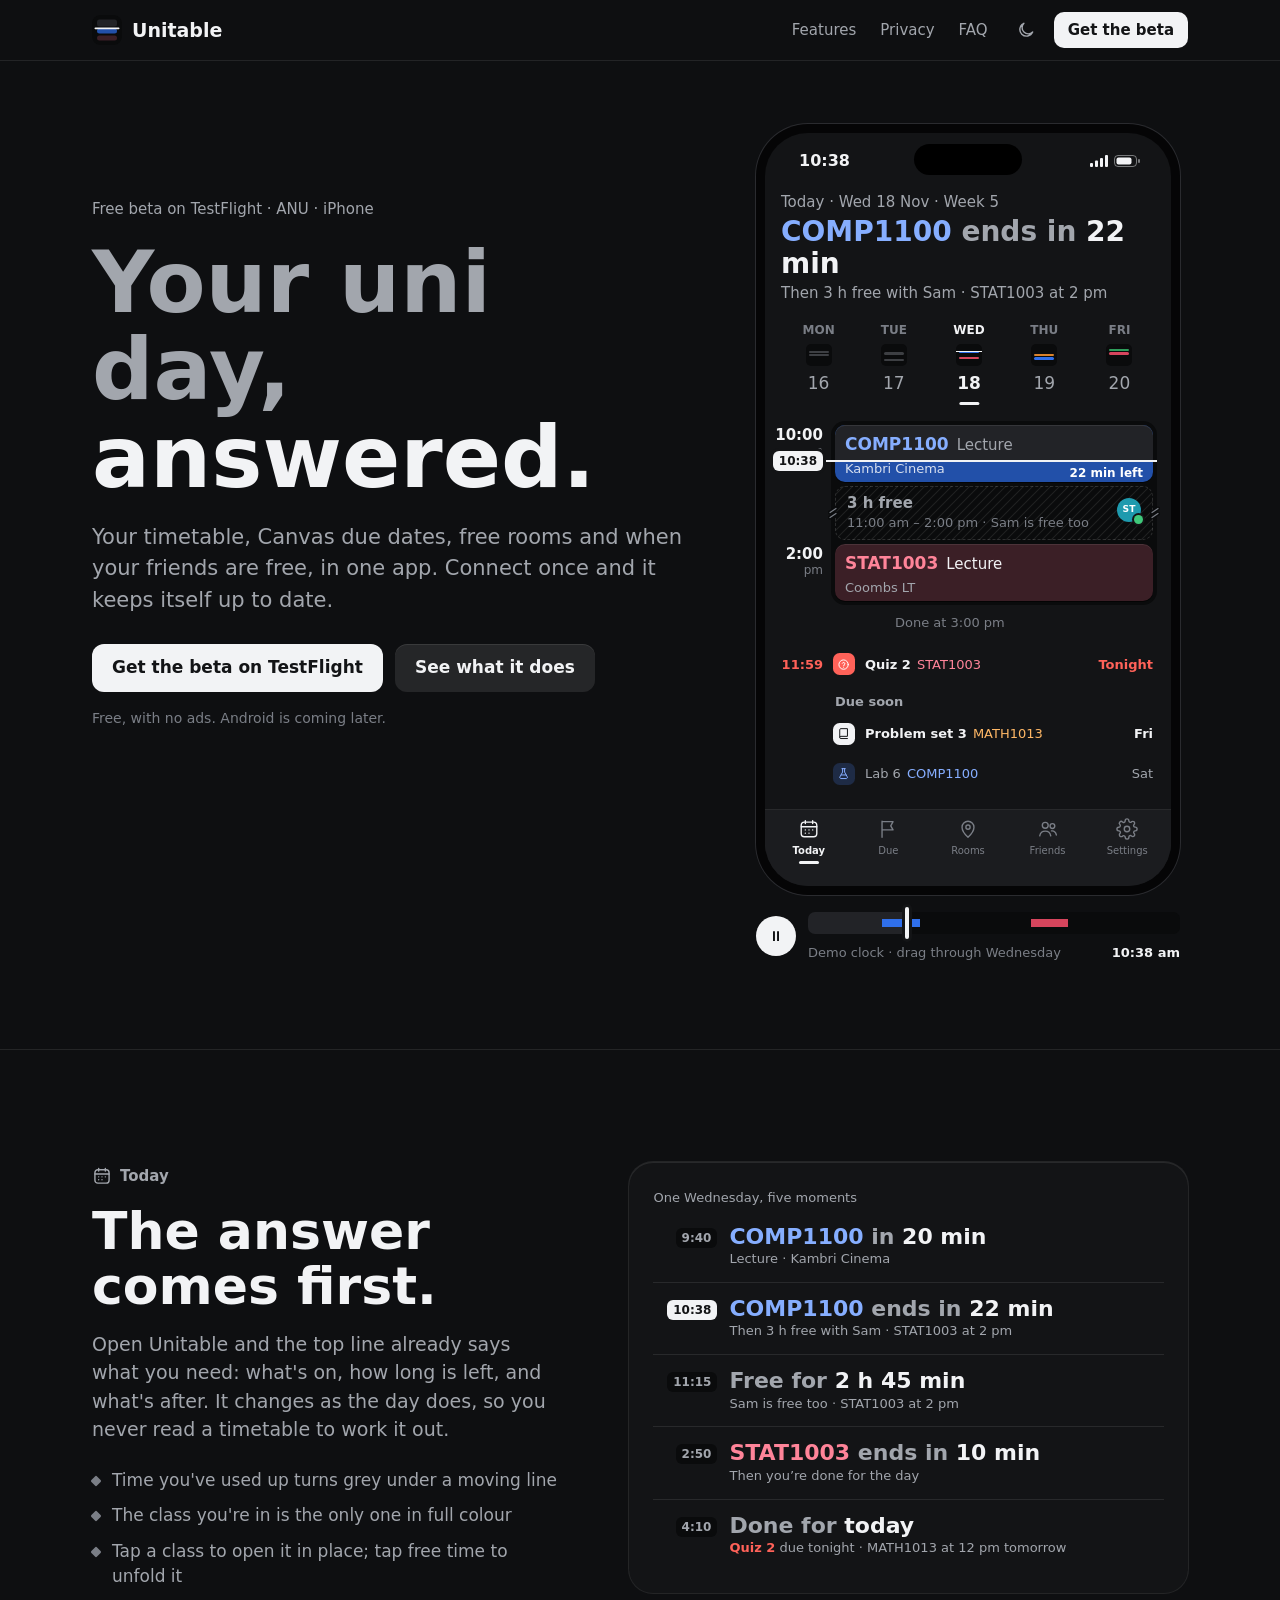
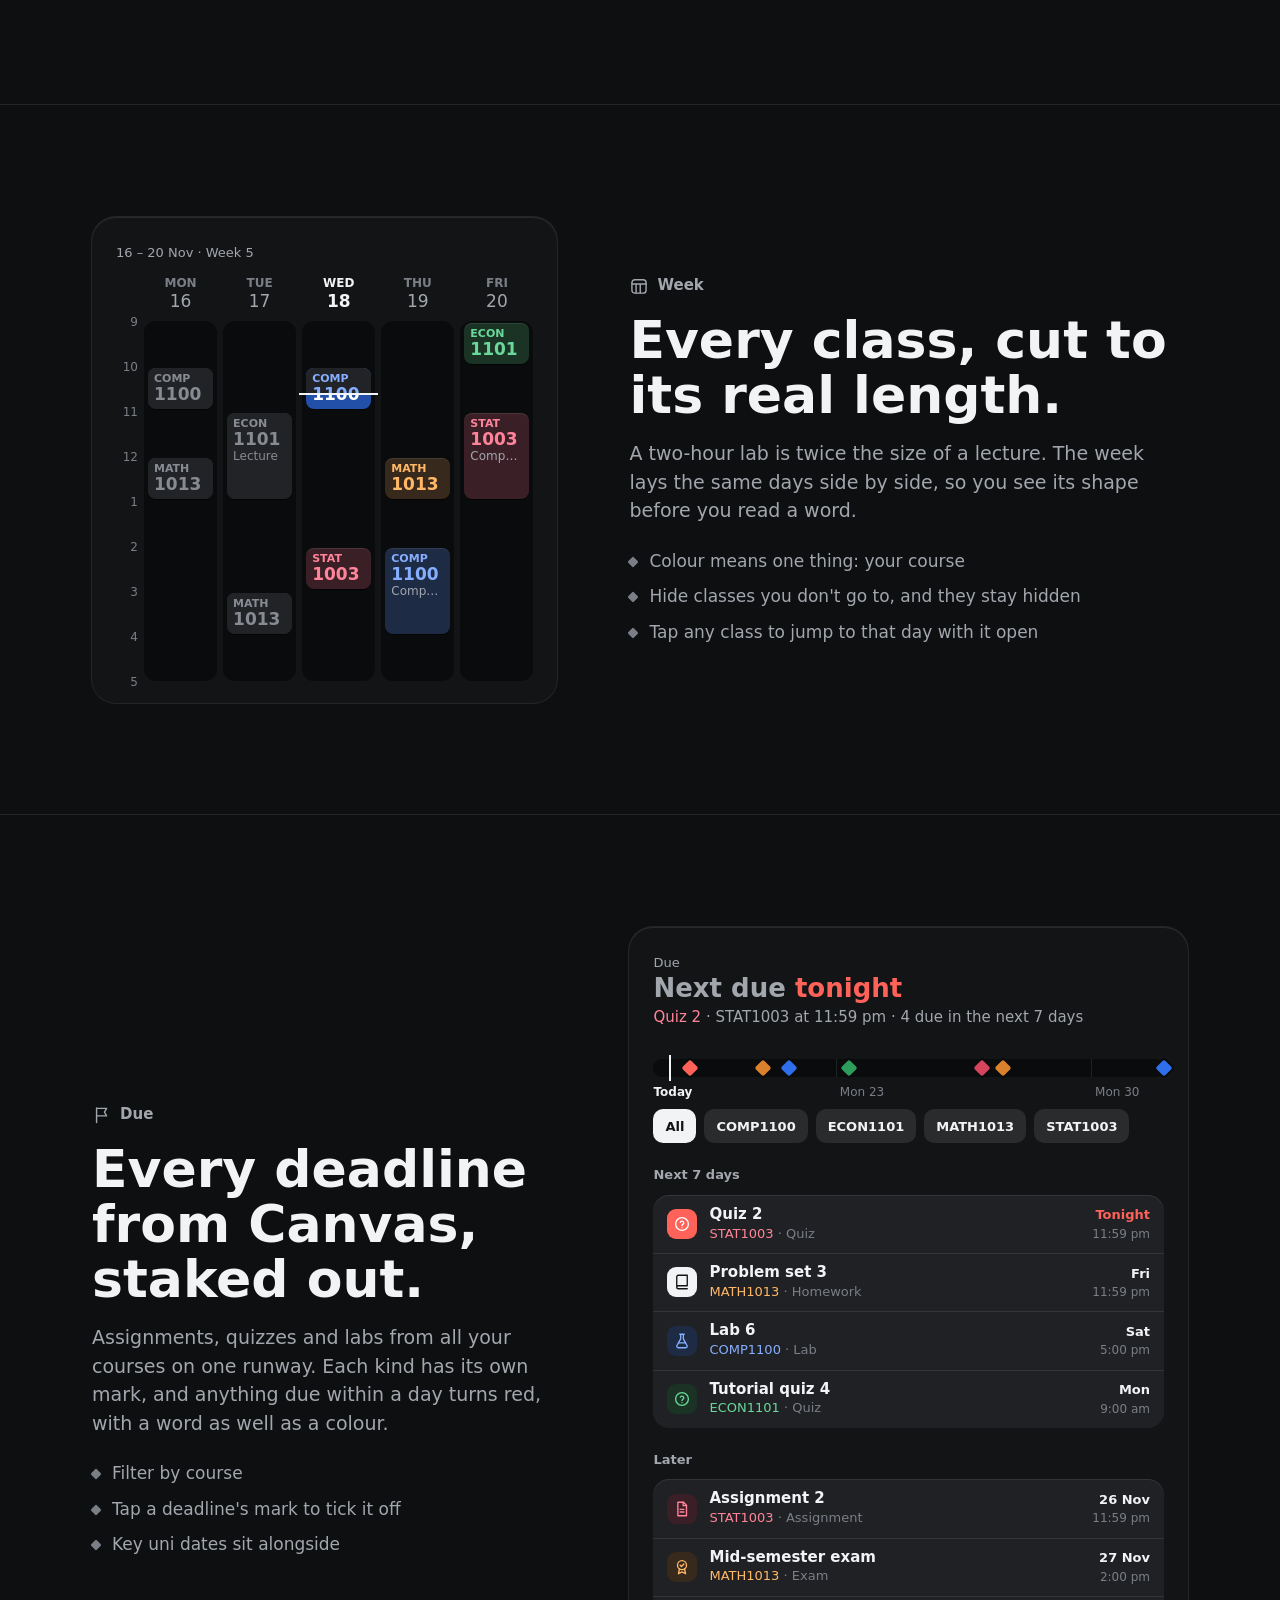
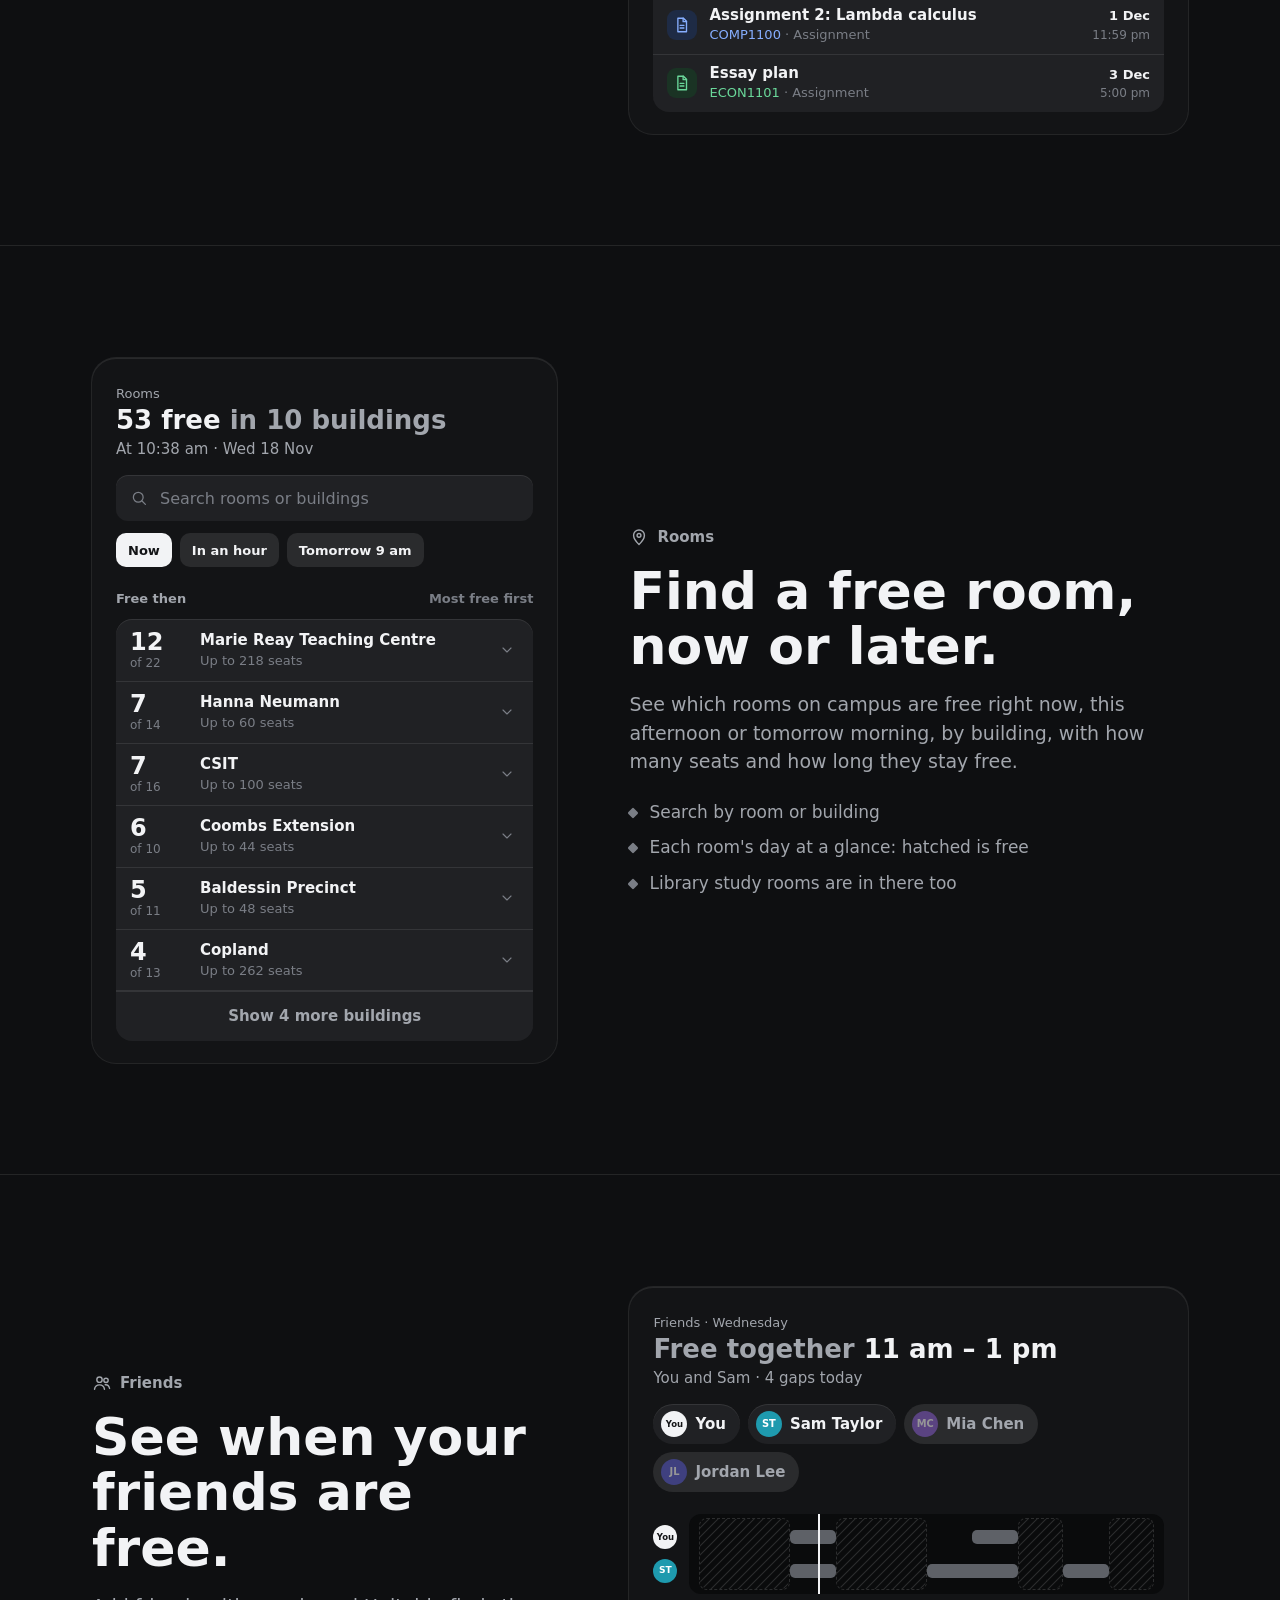
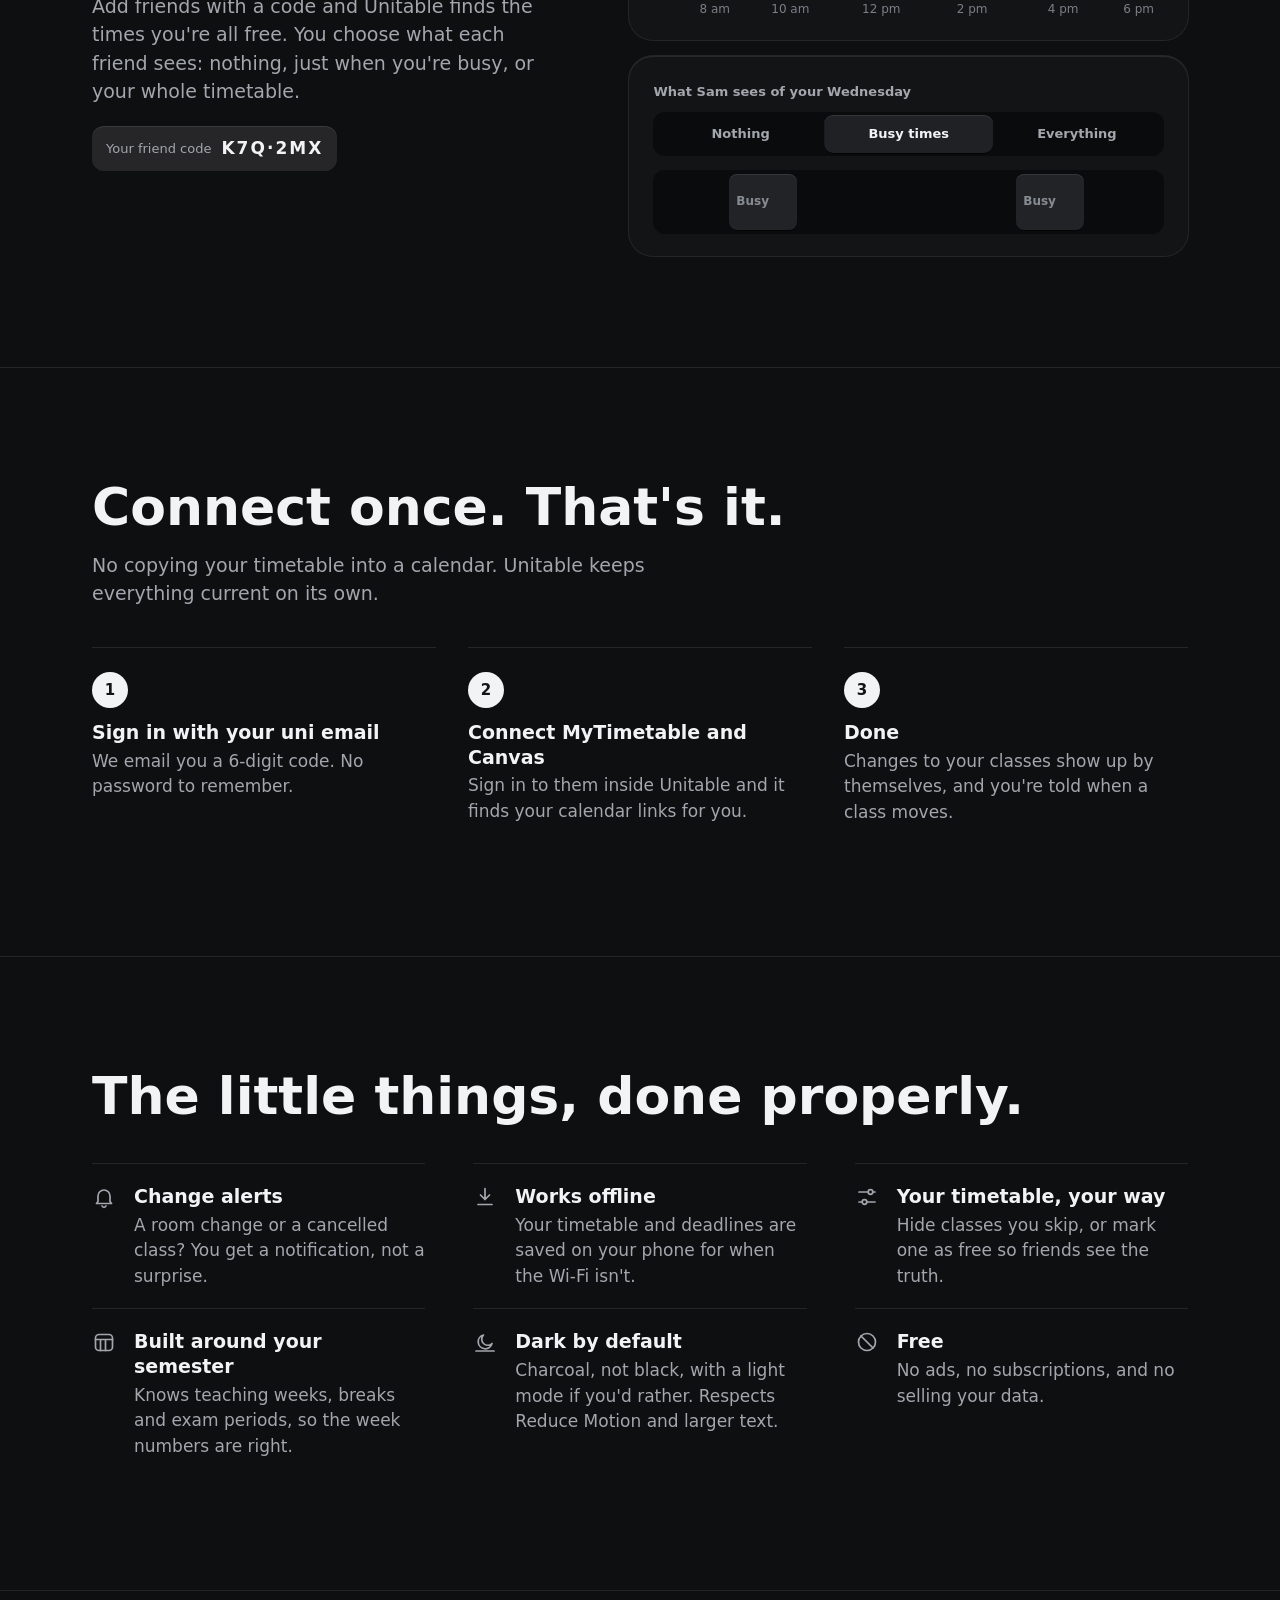
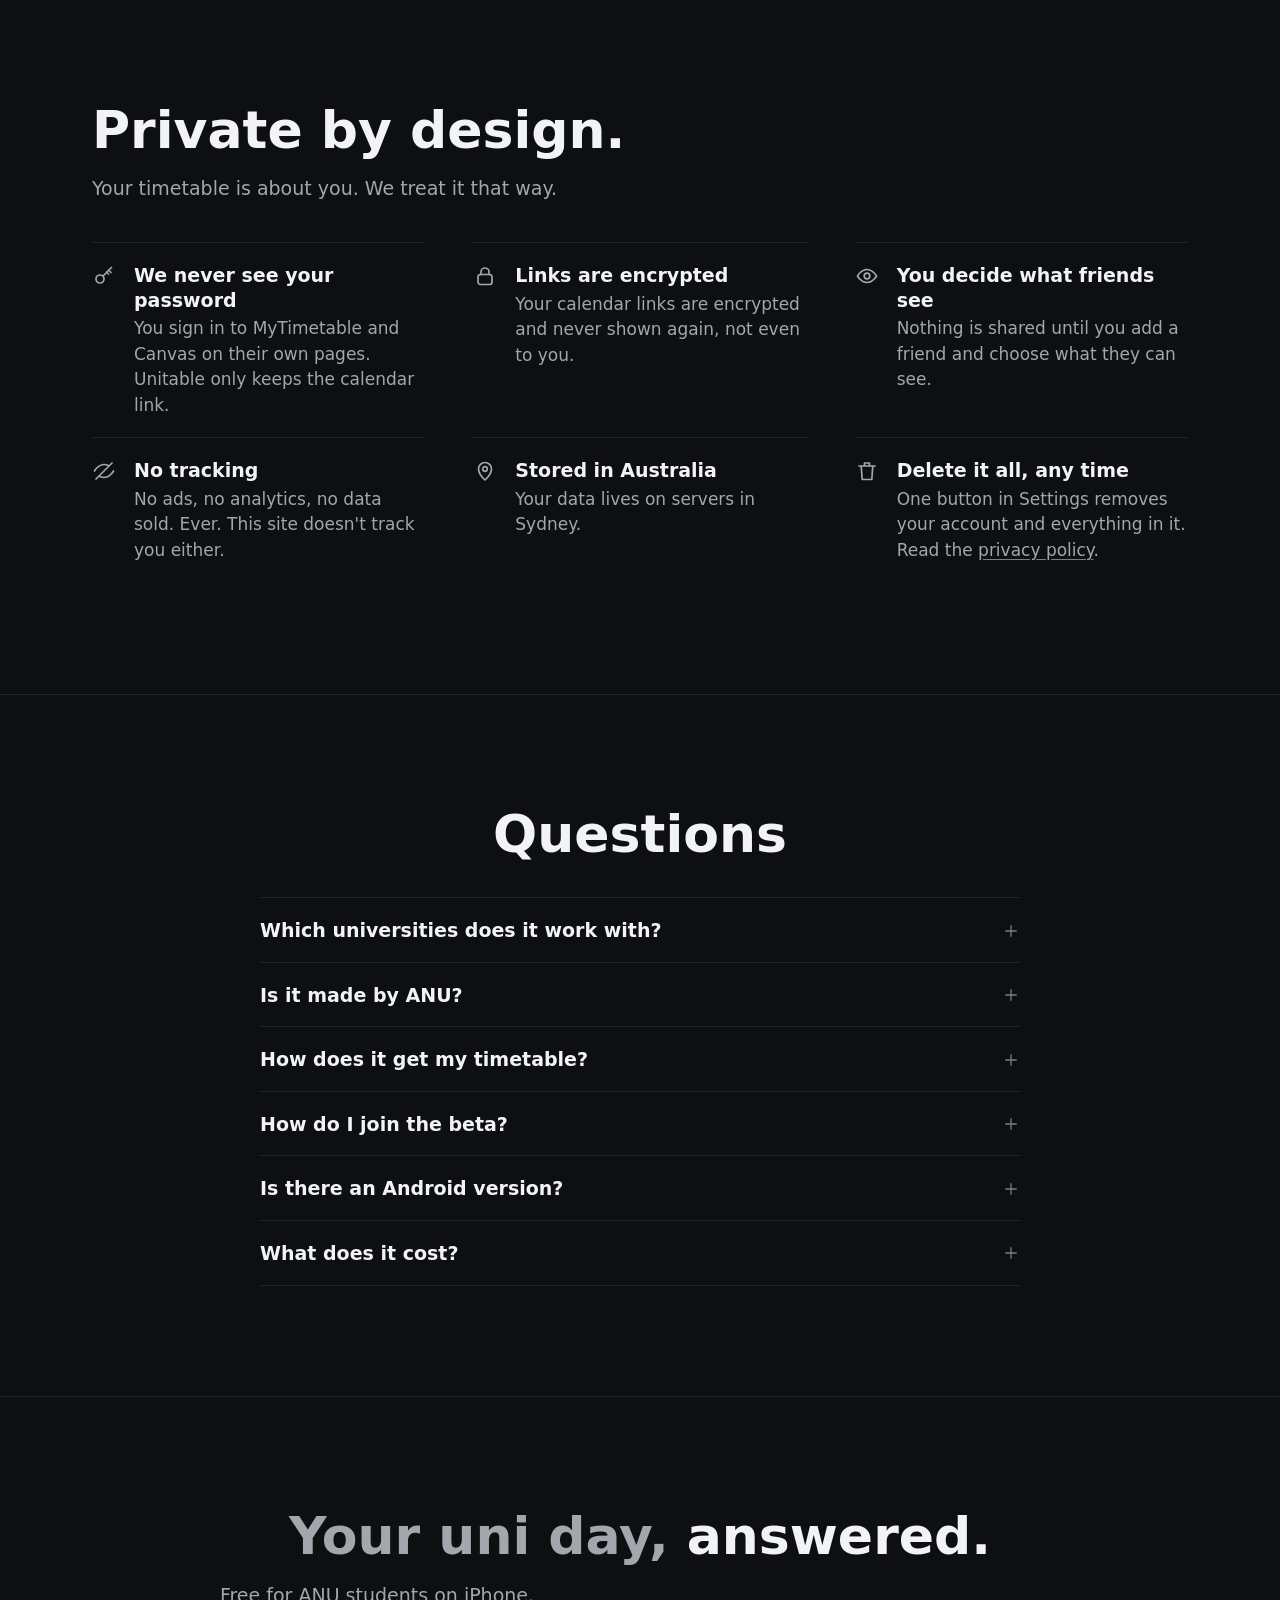
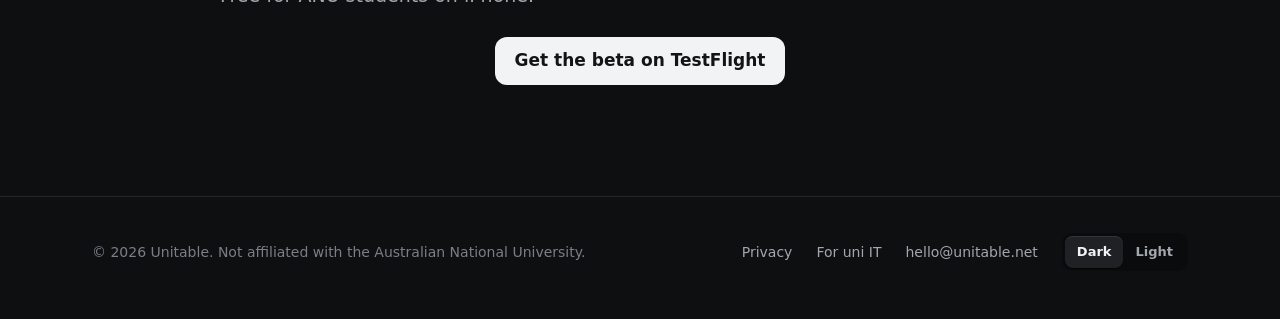
==== index.html @ bdc8b463 "Site: remake unitable.net in the Temporal Tactility identity Dark by default (light is opt-in and re" ====
<!doctype html>
<html lang="en-AU">
<head>
<meta charset="utf-8">
<meta name="viewport" content="width=device-width, initial-scale=1, viewport-fit=cover">
<title>Unitable: your uni day, answered</title>
<meta name="description" content="Your ANU timetable, Canvas due dates, free rooms and friends' free time in one app, kept up to date automatically. Free beta on TestFlight.">
<meta property="og:title" content="Unitable: your uni day, answered">
<meta property="og:description" content="Timetable, due dates, free rooms and friends, in one app. For ANU students.">
<meta property="og:image" content="https://unitable.net/og.png">
<meta property="og:type" content="website">
<meta property="og:url" content="https://unitable.net/">
<meta name="twitter:card" content="summary_large_image">
<meta name="theme-color" content="#0e0f11">
<link rel="icon" href="/icon.svg" type="image/svg+xml">
<link rel="apple-touch-icon" href="/apple-touch-icon.png">
<script>
  // Dark is the default; light only if the visitor picked it. Runs before paint, so no flash.
  (function () {
    var d = document.documentElement;
    d.classList.add('js');
    var q = /[?&]theme=(light|dark)\b/.exec(location.search), t = q && q[1];
    try { t = t || localStorage.getItem('unitable-theme'); } catch (e) {}
    if (t === 'light') { d.dataset.theme = 'light'; document.querySelector('meta[name=theme-color]').content = '#f8f9fa'; }
  })();
</script>
<link rel="stylesheet" href="/assets/site.css">
<script src="/assets/theme.js" defer></script>
<script src="/assets/home.js" defer></script>
</head>
<body>
<svg width="0" height="0" style="position:absolute" aria-hidden="true">
  <symbol id="i-today" viewBox="0 0 24 24"><rect x="3.5" y="4.5" width="17" height="16" rx="3.5"/><path d="M3.5 9.5h17M8 3v3M16 3v3M8 13h.01M12 13h.01M16 13h.01M8 16.5h.01M12 16.5h.01"/></symbol>
  <symbol id="i-due" viewBox="0 0 24 24"><path d="M5.5 21V3.5M5.5 4h12l-2.5 4.5 2.5 4.5h-12"/></symbol>
  <symbol id="i-rooms" viewBox="0 0 24 24"><path d="M12 21s-6.5-6-6.5-11a6.5 6.5 0 0 1 13 0c0 5-6.5 11-6.5 11z"/><circle cx="12" cy="10" r="2.3"/></symbol>
  <symbol id="i-friends" viewBox="0 0 24 24"><circle cx="9" cy="8" r="3.2"/><path d="M3 19.5c.6-3.3 3-5.2 6-5.2s5.4 1.9 6 5.2"/><circle cx="16.8" cy="8.8" r="2.6"/><path d="M15.8 14.1c2.7-.3 4.6 1.3 5.3 4.4"/></symbol>
  <symbol id="i-settings" viewBox="0 0 24 24"><circle cx="12" cy="12" r="3"/><path d="M19.4 15a1.65 1.65 0 0 0 .33 1.82l.06.06a2 2 0 1 1-2.83 2.83l-.06-.06a1.65 1.65 0 0 0-1.82-.33 1.65 1.65 0 0 0-1 1.51V21a2 2 0 0 1-4 0v-.09A1.65 1.65 0 0 0 9 19.4a1.65 1.65 0 0 0-1.82.33l-.06.06a2 2 0 1 1-2.83-2.83l.06-.06a1.65 1.65 0 0 0 .33-1.82 1.65 1.65 0 0 0-1.51-1H3a2 2 0 0 1 0-4h.09A1.65 1.65 0 0 0 4.6 9a1.65 1.65 0 0 0-.33-1.82l-.06-.06a2 2 0 1 1 2.83-2.83l.06.06a1.65 1.65 0 0 0 1.82.33H9a1.65 1.65 0 0 0 1-1.51V3a2 2 0 0 1 4 0v.09a1.65 1.65 0 0 0 1 1.51 1.65 1.65 0 0 0 1.82-.33l.06-.06a2 2 0 1 1 2.83 2.83l-.06.06a1.65 1.65 0 0 0-.33 1.82V9a1.65 1.65 0 0 0 1.51 1H21a2 2 0 0 1 0 4h-.09a1.65 1.65 0 0 0-1.51 1z"/></symbol>
  <symbol id="i-assignment" viewBox="0 0 24 24"><path d="M6.5 3h7.5l4 4v14h-11.5z"/><path d="M13.5 3v4.5h4.5M9.5 12.5h5M9.5 16h5"/></symbol>
  <symbol id="i-quiz" viewBox="0 0 24 24"><circle cx="12" cy="12" r="8.5"/><path d="M9.7 9.6a2.4 2.4 0 0 1 4.6.9c0 1.6-2.3 1.9-2.3 3.5M12 16.8h.01"/></symbol>
  <symbol id="i-lab" viewBox="0 0 24 24"><path d="M9 3h6M10.2 3v6.2L5.3 18a2 2 0 0 0 1.8 3h9.8a2 2 0 0 0 1.8-3l-4.9-8.8V3M7.6 14.5h8.8"/></symbol>
  <symbol id="i-homework" viewBox="0 0 24 24"><path d="M5 18.5V5a2 2 0 0 1 2-2h12v14H7a2 2 0 0 0-2 2 2 2 0 0 0 2 2h12"/></symbol>
  <symbol id="i-exam" viewBox="0 0 24 24"><circle cx="12" cy="9.5" r="6"/><path d="M8.6 14.3 7.3 21l4.7-2.4 4.7 2.4-1.3-6.7M9.6 9.6l1.7 1.7 3.2-3.3"/></symbol>
  <symbol id="i-check" viewBox="0 0 24 24"><path d="M5 12.5l4.5 4.5L19 7.5"/></symbol>
  <symbol id="i-arrow" viewBox="0 0 24 24"><path d="M7 17 17 7M9 7h8v8"/></symbol>
  <symbol id="i-sun" viewBox="0 0 24 24"><circle cx="12" cy="12" r="4"/><path d="M12 2.5v2M12 19.5v2M2.5 12h2M19.5 12h2M5.3 5.3l1.4 1.4M17.3 17.3l1.4 1.4M5.3 18.7l1.4-1.4M17.3 6.7l1.4-1.4"/></symbol>
  <symbol id="i-moon" viewBox="0 0 24 24"><path d="M20 14.5A8 8 0 1 1 9.5 4a6.5 6.5 0 0 0 10.5 10.5z"/></symbol>
  <symbol id="i-play" viewBox="0 0 24 24"><path d="M8.5 5.8v12.4l9.8-6.2z" fill="currentColor"/></symbol>
  <symbol id="i-pause" viewBox="0 0 24 24"><path d="M8 5.5h2.6v13H8zM13.4 5.5H16v13h-2.6z" fill="currentColor" stroke="none"/></symbol>
  <symbol id="i-replay" viewBox="0 0 24 24"><path d="M4.5 12a7.5 7.5 0 1 0 2.2-5.3M4.5 4v4h4"/></symbol>
  <symbol id="i-search" viewBox="0 0 24 24"><circle cx="11" cy="11" r="6.5"/><path d="M16 16l4.5 4.5"/></symbol>
  <symbol id="i-chev" viewBox="0 0 24 24"><path d="M6 9l6 6 6-6"/></symbol>
  <symbol id="i-plus" viewBox="0 0 24 24"><path d="M12 5v14M5 12h14"/></symbol>
  <symbol id="i-bell" viewBox="0 0 24 24"><path d="M6 16.5V11a6 6 0 0 1 12 0v5.5l1.5 2h-15zM10 21a2.2 2.2 0 0 0 4 0"/></symbol>
  <symbol id="i-offline" viewBox="0 0 24 24"><path d="M12 3.5v11M7.5 10 12 14.5 16.5 10M5 19.5h14"/></symbol>
  <symbol id="i-sliders" viewBox="0 0 24 24"><path d="M4 7h9M18 7h2M4 17h3M12 17h8"/><circle cx="15.5" cy="7" r="2.3"/><circle cx="9.5" cy="17" r="2.3"/></symbol>
  <symbol id="i-weeks" viewBox="0 0 24 24"><rect x="3.5" y="4.5" width="17" height="16" rx="3.5"/><path d="M3.5 9.5h17M8.5 9.5v11M13.5 9.5v11"/></symbol>
  <symbol id="i-moonset" viewBox="0 0 24 24"><path d="M19 13.5A7 7 0 1 1 10.5 5a5.5 5.5 0 0 0 8.5 8.5z"/><path d="M3 21h18"/></symbol>
  <symbol id="i-gift" viewBox="0 0 24 24"><circle cx="12" cy="12" r="8.5"/><path d="M6 6l12 12"/></symbol>
  <symbol id="i-lock" viewBox="0 0 24 24"><rect x="5" y="10.5" width="14" height="10" rx="2.5"/><path d="M8 10.5V8a4 4 0 0 1 8 0v2.5"/></symbol>
  <symbol id="i-key" viewBox="0 0 24 24"><circle cx="8" cy="15" r="4"/><path d="M11 12l8.5-8.5M16.5 6l2.5 2.5M14.5 8l2 2"/></symbol>
  <symbol id="i-eye" viewBox="0 0 24 24"><path d="M2.5 12S6 5.5 12 5.5 21.5 12 21.5 12 18 18.5 12 18.5 2.5 12 2.5 12z"/><circle cx="12" cy="12" r="2.8"/></symbol>
  <symbol id="i-noeye" viewBox="0 0 24 24"><path d="M2.5 12S6 5.5 12 5.5c1.6 0 3 .4 4.2 1M21.5 12S18 18.5 12 18.5c-1.6 0-3-.4-4.2-1M4 20 20 4"/></symbol>
  <symbol id="i-pinau" viewBox="0 0 24 24"><path d="M12 21s-6.5-6-6.5-11a6.5 6.5 0 0 1 13 0c0 5-6.5 11-6.5 11z"/><circle cx="12" cy="10" r="2.3"/></symbol>
  <symbol id="i-trash" viewBox="0 0 24 24"><path d="M4 7h16M9.5 7V4h5v3M6.2 7l1 13.5h9.6l1-13.5"/></symbol>
</svg>

<a class="skip" href="#main">Skip to content</a>

<header class="nav">
  <div class="wrap">
    <a class="brand" href="/" aria-label="Unitable home">
      <svg viewBox="0 0 30 30" aria-hidden="true"><rect width="30" height="30" rx="8" fill="var(--track)"/><rect x="5" y="4.5" width="20" height="7" rx="2.5" fill="var(--spent)"/><rect x="5" y="13.5" width="20" height="5" rx="2.5" fill="var(--h0-solid)"/><rect x="5" y="20.5" width="20" height="5" rx="2.5" fill="var(--h3-fill)"/><rect x="2.5" y="12.4" width="25" height="1.8" rx=".9" fill="var(--ink)"/></svg>
      Unitable
    </a>
    <nav class="links" aria-label="Sections">
      <a href="#features">Features</a>
      <a href="#privacy">Privacy</a>
      <a href="#faq">FAQ</a>
    </nav>
    <button class="theme-btn" type="button" data-theme-toggle aria-label="Use light appearance">
      <svg class="icon moon"><use href="#i-moon"/></svg>
      <svg class="icon sun"><use href="#i-sun"/></svg>
    </button>
    <a class="btn small js-beta" href="mailto:hello@unitable.net?subject=Unitable%20beta">Get the beta</a>
  </div>
</header>

<main id="main">

<section class="hero" aria-labelledby="hero-title">
  <div class="wrap">
    <div class="hero-copy">
      <div class="eyebrow rise" style="--i:0">Free beta on TestFlight · ANU · iPhone</div>
      <h1 id="hero-title" class="rise" style="--i:1"><span class="dim">Your uni day,</span><br>answered.</h1>
      <p class="lead rise" style="--i:2">Your timetable, Canvas due dates, free rooms and when your friends are free, in one app. Connect once and it keeps itself up to date.</p>
      <div class="cta rise" style="--i:3">
        <a class="btn js-beta" href="mailto:hello@unitable.net?subject=Unitable%20beta">Get the beta on TestFlight</a>
        <a class="ghost big" href="#features">See what it does</a>
      </div>
      <p class="note rise" style="--i:4">Free, with no ads. Android is coming later.</p>
    </div>

    <div class="hero-demo rise" style="--i:3">
      <div class="phone">
        <div class="screen" id="today-demo" aria-label="Interactive demo of Unitable's Today screen" role="region">
          <div class="status" aria-hidden="true">
            <span class="tab-num" data-status-time>10:38</span>
            <span class="island"></span>
            <span class="bars">
              <svg viewBox="0 0 18 12"><rect x="0" y="8" width="3" height="4" rx="1"/><rect x="5" y="5.5" width="3" height="6.5" rx="1"/><rect x="10" y="3" width="3" height="9" rx="1"/><rect x="15" y="0" width="3" height="12" rx="1"/></svg>
              <svg viewBox="0 0 27 12"><rect x=".5" y=".5" width="22" height="11" rx="3.5" fill="none" stroke="currentColor" opacity=".45"/><rect x="2.5" y="2.5" width="15" height="7" rx="2"/><rect x="24" y="4" width="2" height="4" rx="1" opacity=".45"/></svg>
            </span>
          </div>
          <div class="app">
            <div class="app-head">
              <div class="dateline" data-dateline>Today · Wed 18 Nov · Week 5</div>
              <div class="answer" data-answer><span class="c h0">COMP1100</span> <span class="d">ends in</span> 22 min</div>
              <div class="answer-sub" data-answer-sub>Then 3 h free with Sam · STAT1003 at 2 pm</div>
            </div>
            <div class="ruler" data-ruler role="group" aria-label="Days this week"></div>
            <div class="day-wrap" data-day></div>
            <div class="stakes" data-stakes></div>
          </div>
          <nav class="tabbar" aria-label="App tabs (jumps to each section)">
            <a href="#today" aria-current="page"><svg class="icon"><use href="#i-today"/></svg>Today</a>
            <a href="#due"><svg class="icon"><use href="#i-due"/></svg>Due</a>
            <a href="#rooms"><svg class="icon"><use href="#i-rooms"/></svg>Rooms</a>
            <a href="#friends"><svg class="icon"><use href="#i-friends"/></svg>Friends</a>
            <a href="#privacy"><svg class="icon"><use href="#i-settings"/></svg>Settings</a>
          </nav>
          <noscript><p style="padding:16px;color:var(--ink2)">This demo needs JavaScript. The rest of the page works without it.</p></noscript>
        </div>
      </div>
      <div class="clock" data-clock>
        <button class="inkcircle" type="button" data-play aria-label="Pause the demo clock"><svg class="icon"><use href="#i-pause"/></svg></button>
        <input class="range" type="range" min="480" max="1080" step="1" value="638" data-scrub aria-label="Demo time on Wednesday">
        <div class="read"><span>Demo clock · drag through Wednesday</span><b data-clock-read>10:38 am</b></div>
      </div>
    </div>
  </div>
</section>

<div id="features"></div>

<section class="section feature" id="today" aria-labelledby="today-title">
  <div class="wrap">
    <div class="copy">
      <div class="kicker"><svg class="icon"><use href="#i-today"/></svg>Today</div>
      <h2 id="today-title">The answer comes first.</h2>
      <p class="sub">Open Unitable and the top line already says what you need: what's on, how long is left, and what's after. It changes as the day does, so you never read a timetable to work it out.</p>
      <ul class="points">
        <li>Time you've used up turns grey under a moving line</li>
        <li>The class you're in is the only one in full colour</li>
        <li>Tap a class to open it in place; tap free time to unfold it</li>
      </ul>
    </div>
    <div class="panel">
      <div class="eyeline">One Wednesday, five moments</div>
      <ul class="moments" data-moments></ul>
    </div>
  </div>
</section>

<section class="section feature flip" id="week" aria-labelledby="week-title">
  <div class="wrap">
    <div class="copy">
      <div class="kicker"><svg class="icon"><use href="#i-weeks"/></svg>Week</div>
      <h2 id="week-title">Every class, cut to its real length.</h2>
      <p class="sub">A two-hour lab is twice the size of a lecture. The week lays the same days side by side, so you see its shape before you read a word.</p>
      <ul class="points">
        <li>Colour means one thing: your course</li>
        <li>Hide classes you don't go to, and they stay hidden</li>
        <li>Tap any class to jump to that day with it open</li>
      </ul>
    </div>
    <div class="panel">
      <div class="eyeline">16 – 20 Nov · Week 5</div>
      <div class="week" data-week style="margin-top:14px"></div>
    </div>
  </div>
</section>

<section class="section feature" id="due" aria-labelledby="due-title">
  <div class="wrap">
    <div class="copy">
      <div class="kicker"><svg class="icon"><use href="#i-due"/></svg>Due</div>
      <h2 id="due-title">Every deadline from Canvas, staked out.</h2>
      <p class="sub">Assignments, quizzes and labs from all your courses on one runway. Each kind has its own mark, and anything due within a day turns red, with a word as well as a colour.</p>
      <ul class="points">
        <li>Filter by course</li>
        <li>Tap a deadline's mark to tick it off</li>
        <li>Key uni dates sit alongside</li>
      </ul>
    </div>
    <div class="panel" data-due>
      <div class="eyeline">Due</div>
      <div class="answer" data-due-answer></div>
      <div class="answer-sub" data-due-sub></div>
      <div class="runway" data-runway aria-hidden="true"></div>
      <div class="chips" data-due-chips role="group" aria-label="Filter by course"></div>
      <div class="label">Next 7 days</div>
      <div class="group" data-due-soon></div>
      <div class="label">Later</div>
      <div class="group" data-due-later></div>
    </div>
  </div>
</section>

<section class="section feature flip" id="rooms" aria-labelledby="rooms-title">
  <div class="wrap">
    <div class="copy">
      <div class="kicker"><svg class="icon"><use href="#i-rooms"/></svg>Rooms</div>
      <h2 id="rooms-title">Find a free room, now or later.</h2>
      <p class="sub">See which rooms on campus are free right now, this afternoon or tomorrow morning, by building, with how many seats and how long they stay free.</p>
      <ul class="points">
        <li>Search by room or building</li>
        <li>Each room's day at a glance: hatched is free</li>
        <li>Library study rooms are in there too</li>
      </ul>
    </div>
    <div class="panel" data-rooms>
      <div class="eyeline">Rooms</div>
      <div class="answer" data-rooms-answer></div>
      <div class="answer-sub" data-rooms-sub></div>
      <label class="search"><svg class="icon"><use href="#i-search"/></svg><span class="sr">Search rooms or buildings</span><input type="search" placeholder="Search rooms or buildings" data-rooms-q autocomplete="off"></label>
      <div class="chips" data-rooms-when role="radiogroup" aria-label="When"></div>
      <div class="label"><span>Free then</span><span class="fine">Most free first</span></div>
      <div class="group" data-rooms-list></div>
    </div>
  </div>
</section>

<section class="section feature" id="friends" aria-labelledby="friends-title">
  <div class="wrap">
    <div class="copy">
      <div class="kicker"><svg class="icon"><use href="#i-friends"/></svg>Friends</div>
      <h2 id="friends-title">See when your friends are free.</h2>
      <p class="sub">Add friends with a code and Unitable finds the times you're all free. You choose what each friend sees: nothing, just when you're busy, or your whole timetable.</p>
      <div class="code-chip">Your friend code <b>K7Q·2MX</b></div>
    </div>
    <div>
      <div class="panel" data-friends>
        <div class="eyeline">Friends · Wednesday</div>
        <div class="answer" data-fr-answer></div>
        <div class="answer-sub" data-fr-sub></div>
        <div class="people" data-fr-people role="group" aria-label="Who to include"></div>
        <div class="fr-axis" data-fr-axis aria-hidden="true"></div>
      </div>
      <div class="panel" style="margin-top:16px" data-seen-panel>
        <div class="label" style="margin-top:0"><span>What Sam sees of your Wednesday</span></div>
        <div class="seg" data-seen-seg role="radiogroup" aria-label="What Sam can see"></div>
        <div class="seen" data-seen data-v="busy"></div>
      </div>
    </div>
  </div>
</section>

<section class="section" aria-labelledby="start-title">
  <div class="wrap">
    <h2 id="start-title">Connect once. That's it.</h2>
    <p class="sub">No copying your timetable into a calendar. Unitable keeps everything current on its own.</p>
    <ol class="steps">
      <li><h3>Sign in with your uni email</h3><p>We email you a 6-digit code. No password to remember.</p></li>
      <li><h3>Connect MyTimetable and Canvas</h3><p>Sign in to them inside Unitable and it finds your calendar links for you.</p></li>
      <li><h3>Done</h3><p>Changes to your classes show up by themselves, and you're told when a class moves.</p></li>
    </ol>
  </div>
</section>

<section class="section" aria-labelledby="little-title">
  <div class="wrap">
    <h2 id="little-title">The little things, done properly.</h2>
    <div class="facts">
      <div><svg class="icon"><use href="#i-bell"/></svg><h3>Change alerts</h3><p>A room change or a cancelled class? You get a notification, not a surprise.</p></div>
      <div><svg class="icon"><use href="#i-offline"/></svg><h3>Works offline</h3><p>Your timetable and deadlines are saved on your phone for when the Wi-Fi isn't.</p></div>
      <div><svg class="icon"><use href="#i-sliders"/></svg><h3>Your timetable, your way</h3><p>Hide classes you skip, or mark one as free so friends see the truth.</p></div>
      <div><svg class="icon"><use href="#i-weeks"/></svg><h3>Built around your semester</h3><p>Knows teaching weeks, breaks and exam periods, so the week numbers are right.</p></div>
      <div><svg class="icon"><use href="#i-moonset"/></svg><h3>Dark by default</h3><p>Charcoal, not black, with a light mode if you'd rather. Respects Reduce Motion and larger text.</p></div>
      <div><svg class="icon"><use href="#i-gift"/></svg><h3>Free</h3><p>No ads, no subscriptions, and no selling your data.</p></div>
    </div>
  </div>
</section>

<section class="section" id="privacy" aria-labelledby="privacy-title">
  <div class="wrap">
    <h2 id="privacy-title">Private by design.</h2>
    <p class="sub">Your timetable is about you. We treat it that way.</p>
    <div class="facts">
      <div><svg class="icon"><use href="#i-key"/></svg><h3>We never see your password</h3><p>You sign in to MyTimetable and Canvas on their own pages. Unitable only keeps the calendar link.</p></div>
      <div><svg class="icon"><use href="#i-lock"/></svg><h3>Links are encrypted</h3><p>Your calendar links are encrypted and never shown again, not even to you.</p></div>
      <div><svg class="icon"><use href="#i-eye"/></svg><h3>You decide what friends see</h3><p>Nothing is shared until you add a friend and choose what they can see.</p></div>
      <div><svg class="icon"><use href="#i-noeye"/></svg><h3>No tracking</h3><p>No ads, no analytics, no data sold. Ever. This site doesn't track you either.</p></div>
      <div><svg class="icon"><use href="#i-pinau"/></svg><h3>Stored in Australia</h3><p>Your data lives on servers in Sydney.</p></div>
      <div><svg class="icon"><use href="#i-trash"/></svg><h3>Delete it all, any time</h3><p>One button in Settings removes your account and everything in it. Read the <a href="/privacy/">privacy policy</a>.</p></div>
    </div>
  </div>
</section>

<section class="section" id="faq" aria-labelledby="faq-title">
  <div class="wrap">
    <h2 id="faq-title" class="center">Questions</h2>
    <div class="faq">
      <details><summary>Which universities does it work with?<svg class="icon" aria-hidden="true"><use href="#i-plus"/></svg></summary><p>ANU for now. Unitable is built so other universities can be added, so tell us if you'd like yours next.</p></details>
      <details><summary>Is it made by ANU?<svg class="icon" aria-hidden="true"><use href="#i-plus"/></svg></summary><p>No. Unitable is an independent app made by an ANU student. It isn't affiliated with or endorsed by the Australian National University.</p></details>
      <details><summary>How does it get my timetable?<svg class="icon" aria-hidden="true"><use href="#i-plus"/></svg></summary><p>MyTimetable and Canvas both give every student a private calendar link. You sign in once inside Unitable, it finds those links, and it checks them for changes from then on.</p></details>
      <details><summary>How do I join the beta?<svg class="icon" aria-hidden="true"><use href="#i-plus"/></svg></summary><p>Unitable is on TestFlight, Apple's app for trying apps before they're on the App Store. Tap "Get the beta", install TestFlight, then install Unitable from it.</p></details>
      <details><summary>Is there an Android version?<svg class="icon" aria-hidden="true"><use href="#i-plus"/></svg></summary><p>It's coming. The beta is iPhone first.</p></details>
      <details><summary>What does it cost?<svg class="icon" aria-hidden="true"><use href="#i-plus"/></svg></summary><p>Nothing.</p></details>
    </div>
  </div>
</section>

<section class="section closing" aria-labelledby="closing-title">
  <div class="wrap">
    <h2 id="closing-title"><span class="dim">Your uni day,</span> answered.</h2>
    <p class="sub">Free for ANU students on iPhone.</p>
    <div class="cta">
      <a class="btn js-beta" href="mailto:hello@unitable.net?subject=Unitable%20beta">Get the beta on TestFlight</a>
    </div>
  </div>
</section>

</main>

<footer>
  <div class="wrap">
    <span class="grow">© 2026 Unitable. Not affiliated with the Australian National University.</span>
    <a href="/privacy/">Privacy</a>
    <a href="/bot/">For uni IT</a>
    <a href="mailto:hello@unitable.net">hello@unitable.net</a>
    <span class="theme-seg" role="group" aria-label="Appearance (dark is recommended)">
      <button type="button" data-theme-set="dark" aria-pressed="true">Dark</button>
      <button type="button" data-theme-set="light" aria-pressed="false">Light</button>
    </span>
  </div>
</footer>

<script>
  // The public TestFlight link, once Apple approves the beta. Until then the
  // buttons open an email so people can still ask for an invite.
  const TESTFLIGHT_URL = '';
  if (TESTFLIGHT_URL) document.querySelectorAll('.js-beta').forEach((a) => { a.href = TESTFLIGHT_URL; });
</script>
</body>
</html>
---- assets/site.css ----
/* Unitable · Temporal Tactility for the web.
   Tokens mirror apps/flutter/lib/ui/tokens.dart. Dark is the default; light is opt-in.
   Colour is for courses only: everything else is ink, tone steps and texture. */

:root {
  color-scheme: dark;
  --page: #0e0f11;
  --ground: #131416;
  --track: #0a0b0c;
  --sheet: #202124;
  --bar: #1b1c1f;
  --hair: rgba(255, 255, 255, 0.09);
  --ink: #f2f3f5;
  --ink2: #a2a6ad;
  --ink3: #7a7e86;
  --spent: #222327;
  --spent-ink: #878b92;
  --hatch: rgba(255, 255, 255, 0.09);
  --hatch-edge: rgba(255, 255, 255, 0.14);
  --lip: rgba(255, 255, 255, 0.09);
  --shade: rgba(0, 0, 0, 0.6);
  --soft: 0 0 0 transparent;
  --bezel: #2a2b2f;
  --urgent: #ff6259;
  --free: #3fc97a;
  --ghost: rgba(242, 243, 245, 0.1);

  /* Course hues: accent, fill, ink, solid (accent toward black, as the live slab). */
  --h0-acc: #2f6feb; --h0-fill: #1e2b45; --h0-ink: #86aeff; --h0-solid: #2250a9;
  --h1-acc: #2e9d5b; --h1-fill: #1a3324; --h1-ink: #6ad89a; --h1-solid: #217142;
  --h2-acc: #d9822b; --h2-fill: #37291b; --h2-ink: #ffb866; --h2-solid: #9c5e1f;
  --h3-acc: #d6455d; --h3-fill: #3b1f26; --h3-ink: #ff8499; --h3-solid: #9a3243;
  --h4-acc: #8a5cd6; --h4-fill: #2b2440; --h4-ink: #be9cff; --h4-solid: #634299;
  --h5-acc: #1e9aae; --h5-fill: #163238; --h5-ink: #63d5e5; --h5-solid: #166f7d;
  --h6-acc: #5457d1; --h6-fill: #24254a; --h6-ink: #a3a5ff; --h6-solid: #3c3e96;

  /* Springs from lib/ui/motion.dart, sampled into CSS linear() easings. */
  --snap: linear(0, 0.031, 0.11, 0.216, 0.335, 0.455, 0.568, 0.671, 0.761, 0.836, 0.896, 0.944, 0.979, 1.005, 1.022, 1.032, 1.037, 1.038, 1.037, 1.034, 1.03, 1.025, 1.021, 1.016, 1.012, 1.009, 1.006, 1.004, 1);
  --snap-ms: 300ms;
  --move: linear(0, 0.035, 0.12, 0.231, 0.352, 0.47, 0.58, 0.676, 0.759, 0.827, 0.881, 0.923, 0.954, 0.977, 0.994, 1.004, 1.01, 1.014, 1.015, 1.015, 1.014, 1.012, 1.01, 1.009, 1.007, 1.005, 1.004, 1.003, 1);
  --move-ms: 420ms;
  --page-ease: linear(0, 0.032, 0.11, 0.212, 0.321, 0.429, 0.53, 0.62, 0.698, 0.764, 0.819, 0.864, 0.9, 0.927, 0.949, 0.965, 0.977, 0.986, 0.992, 0.997, 1, 1.001, 1.002, 1.003, 1.003, 1.003, 1.003, 1.002, 1);
  --page-ms: 450ms;
  --rise: var(--move);
  --rise-ms: 520ms;

  --sans: system-ui, -apple-system, BlinkMacSystemFont, "SF Pro Text", "Segoe UI", Roboto, "Helvetica Neue", Arial, sans-serif;
  --gutter: 16px;
}

/* Browsers without linear(): a plain ease-out, no overshoot. */
@supports not (transition-timing-function: linear(0, 1)) {
  :root { --snap: cubic-bezier(0.2, 0.8, 0.2, 1); --move: cubic-bezier(0.2, 0.8, 0.2, 1); --page-ease: cubic-bezier(0.2, 0.8, 0.2, 1); }
}

:root[data-theme="light"] {
  color-scheme: light;
  --page: #f8f9fa;
  --ground: #f2f3f5;
  --track: #e4e6ea;
  --sheet: #ffffff;
  --bar: #f8f8f9;
  --hair: rgba(13, 14, 16, 0.1);
  --ink: #0d0e10;
  --ink2: #5b5f66;
  --ink3: #80848b;
  --spent: #d7d9dd;
  --spent-ink: #6e727a;
  --hatch: rgba(13, 14, 16, 0.07);
  --hatch-edge: rgba(13, 14, 16, 0.11);
  --lip: rgba(255, 255, 255, 0.75);
  --shade: rgba(13, 14, 16, 0.09);
  --soft: 0 2px 6px rgba(13, 14, 16, 0.08);
  --bezel: #e9ebee;
  --urgent: #c8322b;
  --free: #2e9d5b;
  --ghost: rgba(13, 14, 16, 0.07);

  --h0-fill: #dce6fb; --h0-ink: #173f8f; --h0-solid: #2a64d4;
  --h1-fill: #d6eedf; --h1-ink: #1b5e37; --h1-solid: #298d52;
  --h2-fill: #f7e6d1; --h2-ink: #7a4a12; --h2-solid: #c37527;
  --h3-fill: #f7dadf; --h3-ink: #8a1f33; --h3-solid: #c13e54;
  --h4-fill: #e9dff8; --h4-ink: #4f2c8a; --h4-solid: #7c53c1;
  --h5-fill: #d3ecf0; --h5-ink: #0f5c69; --h5-solid: #1b8b9d;
  --h6-fill: #e0e0f8; --h6-ink: #2e3089; --h6-solid: #4c4fbc;
}

.h0 { --acc: var(--h0-acc); --fill: var(--h0-fill); --cink: var(--h0-ink); --solid: var(--h0-solid); }
.h1 { --acc: var(--h1-acc); --fill: var(--h1-fill); --cink: var(--h1-ink); --solid: var(--h1-solid); }
.h2 { --acc: var(--h2-acc); --fill: var(--h2-fill); --cink: var(--h2-ink); --solid: var(--h2-solid); }
.h3 { --acc: var(--h3-acc); --fill: var(--h3-fill); --cink: var(--h3-ink); --solid: var(--h3-solid); }
.h4 { --acc: var(--h4-acc); --fill: var(--h4-fill); --cink: var(--h4-ink); --solid: var(--h4-solid); }
.h5 { --acc: var(--h5-acc); --fill: var(--h5-fill); --cink: var(--h5-ink); --solid: var(--h5-solid); }
.h6 { --acc: var(--h6-acc); --fill: var(--h6-fill); --cink: var(--h6-ink); --solid: var(--h6-solid); }

/* ---------- Base ---------- */

*, *::before, *::after { box-sizing: border-box; }
html { -webkit-text-size-adjust: 100%; text-size-adjust: 100%; scroll-padding-top: 76px; }
body {
  margin: 0;
  background: var(--page);
  color: var(--ink);
  font: 17px/1.5 var(--sans);
  -webkit-font-smoothing: antialiased;
  overflow-x: hidden;
}
a { color: inherit; }
img, svg { display: block; }
button { font: inherit; color: inherit; background: none; border: 0; padding: 0; margin: 0; cursor: pointer; text-align: inherit; }
:focus-visible { outline: 2px solid var(--ink); outline-offset: 3px; border-radius: 6px; }
.tab-num, time { font-variant-numeric: tabular-nums; }
.sr { position: absolute; width: 1px; height: 1px; overflow: hidden; clip: rect(0 0 0 0); clip-path: inset(50%); white-space: nowrap; }
.skip { position: absolute; left: 16px; top: -60px; z-index: 50; background: var(--ink); color: var(--ground); padding: 10px 14px; border-radius: 10px; font-weight: 600; text-decoration: none; }
.skip:focus { top: 12px; }
.icon { width: 1em; height: 1em; fill: none; stroke: currentColor; stroke-width: 1.7; stroke-linecap: round; stroke-linejoin: round; flex: none; }

.wrap { width: 100%; max-width: 1160px; margin: 0 auto; padding: 0 var(--gutter); }
@media (min-width: 720px) { .wrap { padding: 0 32px; } }

/* ---------- Controls ---------- */

.btn {
  display: inline-flex; align-items: center; justify-content: center; gap: 8px;
  min-height: 48px; padding: 0 20px; border-radius: 12px;
  background: var(--ink); color: var(--ground);
  font-weight: 600; font-size: 17px; text-decoration: none; white-space: nowrap;
  transition: transform var(--snap-ms) var(--snap), opacity 0.15s;
}
.btn:active, .ghost:active, .chip:active, .press:active { transform: scale(0.96); }
.btn.small { min-height: 36px; padding: 0 14px; font-size: 15px; border-radius: 10px; }
.ghost {
  display: inline-flex; align-items: center; gap: 6px;
  min-height: 34px; padding: 0 12px; border-radius: 10px;
  background: var(--ghost); color: var(--ink);
  box-shadow: inset 0 1px 0 var(--lip);
  font-size: 13px; font-weight: 600; text-decoration: none; white-space: nowrap;
  transition: transform var(--snap-ms) var(--snap);
}
.ghost.big { min-height: 48px; padding: 0 20px; font-size: 17px; border-radius: 12px; gap: 8px; }
.ghost .icon { font-size: 14px; }

.chip {
  display: inline-flex; align-items: center; min-height: 34px; padding: 0 12px; border-radius: 10px;
  background: var(--ghost); color: var(--ink); font-size: 13px; font-weight: 600; white-space: nowrap;
  transition: transform var(--snap-ms) var(--snap), background-color 0.15s, color 0.15s;
}
.chip[aria-pressed="true"], .chip[aria-checked="true"] { background: var(--ink); color: var(--ground); }
.chips { display: flex; gap: 8px; overflow-x: auto; scrollbar-width: none; padding: 2px; margin: -2px; }
.chips::-webkit-scrollbar { display: none; }

.inkcircle { display: grid; place-items: center; width: 40px; height: 40px; border-radius: 50%; background: var(--ink); color: var(--ground); flex: none; transition: transform var(--snap-ms) var(--snap); }
.inkcircle:active { transform: scale(0.92); }
.inkcircle .icon { font-size: 18px; }

/* ---------- Nav ---------- */

.nav { position: sticky; top: 0; z-index: 20; background: var(--page); box-shadow: 0 1px 0 var(--hair); }
.nav .wrap { display: flex; align-items: center; gap: 8px; height: 60px; }
.brand { display: flex; align-items: center; gap: 10px; font-weight: 700; font-size: 19px; text-decoration: none; margin-right: auto; }
.brand svg { width: 30px; height: 30px; border-radius: 8px; }
.nav .links { display: none; gap: 4px; }
.nav .links a { color: var(--ink2); text-decoration: none; font-size: 15px; font-weight: 500; padding: 8px 10px; border-radius: 8px; }
.nav .links a:hover { color: var(--ink); }
@media (min-width: 760px) { .nav .links { display: flex; } }
.theme-btn { display: grid; place-items: center; width: 40px; height: 40px; border-radius: 10px; color: var(--ink2); }
.theme-btn:hover { color: var(--ink); background: var(--ghost); }
.theme-btn .icon { font-size: 20px; }
.theme-btn .sun { display: none; }
:root[data-theme="light"] .theme-btn .sun { display: block; }
:root[data-theme="light"] .theme-btn .moon { display: none; }

/* ---------- Type ---------- */

h1, h2, h3 { margin: 0; font-weight: 700; }
h1 { font-size: clamp(44px, 10.5vw, 86px); line-height: 1.02; }
h2 { font-size: clamp(32px, 5.4vw, 52px); line-height: 1.06; }
h3 { font-size: 19px; line-height: 1.3; font-weight: 600; }
.dim { color: var(--ink2); }
.lead { font-size: clamp(18px, 2.2vw, 21px); color: var(--ink2); max-width: 32em; margin: 20px 0 28px; }
.kicker { display: inline-flex; align-items: center; gap: 8px; color: var(--ink2); font-size: 15px; font-weight: 600; margin-bottom: 16px; }
.kicker .icon { font-size: 20px; }
.sub { color: var(--ink2); font-size: 19px; max-width: 30em; margin: 16px 0 0; }
.fine { font-size: 13px; color: var(--ink3); }
.points { list-style: none; padding: 0; margin: 24px 0 0; display: grid; gap: 10px; color: var(--ink2); }
.points li { display: flex; gap: 12px; }
.points li::before { content: ""; flex: none; width: 8px; height: 8px; margin-top: 9px; transform: rotate(45deg); border-radius: 1.5px; background: var(--ink3); }

/* ---------- Hero ---------- */

.hero { padding: 40px 0 56px; }
.hero .wrap { display: grid; gap: 40px; align-items: start; }
.hero-copy { padding-top: 8px; }
.eyebrow { display: inline-flex; align-items: center; gap: 10px; color: var(--ink2); font-size: 15px; font-weight: 500; margin-bottom: 18px; }
.eyebrow .mini { width: 26px; height: 22px; }
.cta { display: flex; flex-wrap: wrap; gap: 12px; }
.note { margin-top: 16px; font-size: 14px; color: var(--ink3); }
.hero-demo { display: flex; flex-direction: column; align-items: center; gap: 14px; min-width: 0; }
@media (min-width: 960px) {
  .hero { padding: 64px 0 88px; }
  .hero .wrap { grid-template-columns: minmax(0, 1fr) 440px; gap: 64px; }
  .hero-copy { position: sticky; top: 120px; padding-top: 72px; }
}

/* Arrival: the hero's parts rise in layers, once. Without JS nothing is hidden. */
.js .rise { animation: rise var(--rise-ms) var(--rise) both; animation-delay: calc(var(--i, 0) * 55ms + 60ms); }
@keyframes rise { from { opacity: 0; transform: translateY(22px); } to { opacity: 1; transform: none; } }
@keyframes fade { from { opacity: 0; } to { opacity: 1; } }

/* ---------- The phone ---------- */

.phone {
  width: min(424px, 100%);
  border-radius: 52px;
  padding: 9px;
  background: #050506;
  box-shadow: 0 0 0 1px var(--bezel), var(--soft);
}
:root[data-theme="light"] .phone { box-shadow: 0 0 0 1px rgba(13, 14, 16, 0.25), 0 24px 48px rgba(13, 14, 16, 0.14); }
.screen { position: relative; background: var(--ground); border-radius: 43px; overflow: hidden; display: flex; flex-direction: column; }
.status { display: flex; align-items: center; justify-content: space-between; height: 50px; padding: 6px 30px 0 34px; font-size: 16px; font-weight: 600; }
.status .island { position: absolute; left: 50%; top: 11px; width: 108px; height: 31px; margin-left: -54px; background: #000; border-radius: 20px; }
.status .bars { display: flex; gap: 6px; align-items: center; }
.status .bars svg { height: 12px; width: auto; fill: currentColor; }
@media (max-width: 459px) {
  .phone { width: calc(100% + 8px); margin: 0 -4px; border-radius: 30px; padding: 0; background: none; box-shadow: 0 0 0 3px var(--bezel); }
  :root[data-theme="light"] .phone { box-shadow: 0 0 0 3px var(--bezel), var(--soft); }
  .screen { border-radius: 28px; }
  .status { display: none; }
  .app { padding-top: 18px; }
}

.app { padding: 8px 14px 0 6px; }
.app-head { padding: 0 2px 0 10px; }
.dateline { font-size: 15px; color: var(--ink2); }
.answer { font-size: clamp(22px, 6.6vw, 28px); line-height: 1.15; font-weight: 700; font-variant-numeric: tabular-nums; margin: 2px 0 4px; min-height: 1.15em; }
.answer .c { color: var(--cink); }
.answer .d { color: var(--ink2); }
.answer .u { color: var(--urgent); }
.answer-sub { font-size: 15px; color: var(--ink2); min-height: 1.3em; line-height: 1.3; }
.answer-sub .c { color: var(--cink); }
.answer-sub .u { color: var(--urgent); font-weight: 600; }

/* Day ruler: each weekday as a miniature track. */
.ruler { position: relative; display: grid; grid-template-columns: repeat(5, 1fr); margin: 16px 0 14px 10px; }
.ruler button { display: flex; flex-direction: column; align-items: center; gap: 5px; padding: 2px 0 10px; min-height: 44px; border-radius: 10px; }
.ruler .wd { font-size: 12px; font-weight: 600; color: var(--ink3); }
.ruler .num { font-size: 17px; font-weight: 500; color: var(--ink2); font-variant-numeric: tabular-nums; }
.ruler [aria-current="date"] .wd, .ruler [aria-pressed="true"] .wd { color: var(--ink); }
.ruler [aria-pressed="true"] .num { color: var(--ink); font-weight: 600; }
.ruler .mark { position: absolute; left: 0; bottom: 2px; width: 20%; display: flex; justify-content: center; pointer-events: none; transition: transform var(--snap-ms) var(--snap); }
.ruler .mark::before { content: ""; width: 20px; height: 2.5px; border-radius: 2px; background: var(--ink); }
.mini { position: relative; width: 26px; height: 22px; border-radius: 5px; background: var(--track); overflow: hidden; }
.mini i { position: absolute; left: 3px; right: 3px; border-radius: 1.5px; background: var(--acc); min-height: 2px; }
.mini i.gone { background: var(--ink3); opacity: 0.45; }
.mini b { position: absolute; left: 0; right: 0; height: 1.5px; background: var(--ink); }

/* The day: a time column and a recessed track. */
.day-wrap { position: relative; }
.day { position: relative; padding-left: 60px; transition: opacity 0.18s; }
.day.enter { animation: day-in var(--page-ms) var(--page-ease) both; }
.day.enter.back { animation-name: day-in-back; }
@keyframes day-in { from { opacity: 0; transform: translateX(28px); } to { opacity: 1; transform: none; } }
@keyframes day-in-back { from { opacity: 0; transform: translateX(-28px); } to { opacity: 1; transform: none; } }
.track { position: relative; background: var(--track); border-radius: 14px; padding: 4px; display: flex; flex-direction: column; gap: 4px; }
.piece { position: relative; }
.tlabel { position: absolute; left: -64px; width: 52px; top: 1px; text-align: right; font-size: 15px; font-weight: 600; line-height: 1.2; color: var(--ink); font-variant-numeric: tabular-nums; pointer-events: none; }
.tlabel small { display: block; font-size: 12px; font-weight: 400; color: var(--ink3); }
.tlabel.past { color: var(--ink3); }
.day-end { padding: 8px 0 0 64px; font-size: 13px; color: var(--ink3); font-variant-numeric: tabular-nums; }

/* Now line: 2 px ink with an ink time tab. */
.now { position: absolute; left: -10px; right: -4px; height: 2px; margin-top: -1px; background: var(--ink); z-index: 3; pointer-events: none; }
.now-tab { position: absolute; left: -54px; top: -9px; width: 52px; display: flex; justify-content: flex-end; }
.now-tab span { height: 20px; padding: 0 6px; border-radius: 6px; background: var(--ink); color: var(--ground); font-size: 12px; font-weight: 700; line-height: 20px; font-variant-numeric: tabular-nums; box-shadow: 0 0 0 3px var(--ground); }
.now.outside { position: relative; left: 50px; right: auto; width: calc(100% - 50px); margin: 10px 0; }
.now.outside .now-tab { left: -54px; }

/* Slabs */
.slab {
  position: relative; border-radius: 10px; overflow: hidden;
  background: var(--fill);
  box-shadow: 0 1px 0 var(--shade), var(--soft), 0 0 0 0 var(--bezel);
  transition: box-shadow var(--move-ms) var(--move), background-color 0.2s;
}
.slab::after { content: ""; position: absolute; inset: 0; border-radius: inherit; box-shadow: inset 0 1px 0 var(--lip); pointer-events: none; z-index: 2; }
.slab.open { box-shadow: 0 1px 0 var(--shade), var(--soft), 0 0 0 3px var(--bezel); }
.slab.live { background: var(--solid); }
.slab.past { background: var(--spent); }
.slab .spent { position: absolute; left: 0; right: 0; top: 0; height: var(--sp, 0px); background: var(--spent); }
.slab .hit { position: absolute; left: 0; right: 0; top: 0; height: var(--bh); z-index: 1; border-radius: 10px; }
.slab .hit:focus-visible { outline-offset: -2px; }
.hd { position: absolute; left: 0; right: 0; top: 0; height: var(--bh); padding: 7px 10px 5px; pointer-events: none; }
.hd.a { clip-path: inset(var(--sp, 0px) 0 0 0); }
.hd.s { clip-path: inset(0 0 calc(var(--bh) - var(--sp, 0px)) 0); }
.hd .l1 { display: flex; align-items: baseline; gap: 8px; white-space: nowrap; }
.hd .code { font-size: 17px; font-weight: 700; font-variant-numeric: tabular-nums; }
.hd .act { font-size: 15px; font-weight: 500; overflow: hidden; text-overflow: ellipsis; flex: 1; min-width: 0; }
.hd .l2 { margin-top: 2px; font-size: 13px; white-space: nowrap; overflow: hidden; text-overflow: ellipsis; }
.hd .who { display: flex; gap: 4px; margin-top: 6px; }
/* Inks: ahead (on course colour) and spent (on grey). */
.hd.a .code { color: var(--cink); } .hd.a .act { color: var(--ink); } .hd.a .l2 { color: var(--ink2); }
.live .hd.a .code, .live .hd.a .act { color: #fff; } .live .hd.a .l2 { color: rgba(255, 255, 255, 0.82); }
.hd.s .code { color: var(--cink); } .hd.s .act { color: var(--ink2); } .hd.s .l2 { color: var(--ink3); }
.past .hd.s .code, .past .hd.s .act, .past .hd.s .l2 { color: var(--spent-ink); }
.left-tag { position: absolute; right: 10px; z-index: 1; font-size: 12px; font-weight: 600; color: #fff; font-variant-numeric: tabular-nums; pointer-events: none; }
.slab .body { height: var(--bh); }
.dt { height: 0; overflow: hidden; transition: height var(--move-ms) var(--move); position: relative; z-index: 1; }
.dt-in { padding: 2px 10px 10px; display: grid; gap: 8px; opacity: 0; transition: opacity 0.12s; }
.open .dt-in { opacity: 1; transition: opacity 0.16s 0.12s; }
.dt-rule { height: 1px; background: currentColor; opacity: 0.18; margin: 0 0 4px; }
.dt .when { font-size: 13px; font-weight: 600; font-variant-numeric: tabular-nums; }
.dt .when span { font-weight: 400; opacity: 0.8; }
.dt .where { font-size: 15px; font-weight: 600; line-height: 1.3; }
.dt .where small { display: block; font-size: 13px; font-weight: 400; opacity: 0.8; }
.dt .with { display: flex; align-items: center; gap: 8px; font-size: 13px; }
.dt .acts { display: flex; gap: 8px; margin-top: 2px; }
.slab:not(.live) .dt { color: var(--ink); }
.slab.past .dt { color: var(--spent-ink); }
.live .dt { color: #fff; }
.live .dt .ghost { background: rgba(255, 255, 255, 0.16); color: #fff; box-shadow: inset 0 1px 0 rgba(255, 255, 255, 0.12); }

/* Avatars with a free dot in a cut-out ring. */
.av { position: relative; display: inline-grid; place-items: center; width: var(--s, 24px); height: var(--s, 24px); border-radius: 50%; background: var(--acc); color: #fff; font-size: calc(var(--s, 24px) * 0.38); font-weight: 700; flex: none; }
.av.free::after { content: ""; position: absolute; right: -2px; bottom: -2px; width: calc(var(--s, 24px) * 0.38); height: calc(var(--s, 24px) * 0.38); border-radius: 50%; background: var(--free); box-shadow: 0 0 0 2px var(--ring, var(--ground)); }

/* Pleats: free time as open hatched texture, with the app's only dashed edge. */
.pleat { position: relative; border-radius: 10px; transition: height var(--move-ms) var(--move); }
.pleat::before, .pleat .shared {
  content: ""; position: absolute; inset: 0; border-radius: inherit; background: var(--hatch); pointer-events: none;
  -webkit-mask: url("data:image/svg+xml,%3Csvg xmlns='http://www.w3.org/2000/svg' width='9' height='9'%3E%3Cpath d='M-1 1l2-2M0 9l9-9M8 10l2-2' stroke='%23000' stroke-width='1.1'/%3E%3C/svg%3E") 0 0 / 9px 9px;
  mask: url("data:image/svg+xml,%3Csvg xmlns='http://www.w3.org/2000/svg' width='9' height='9'%3E%3Cpath d='M-1 1l2-2M0 9l9-9M8 10l2-2' stroke='%23000' stroke-width='1.1'/%3E%3C/svg%3E") 0 0 / 9px 9px;
}
.pleat .shared { inset: auto 0; top: var(--s0); bottom: var(--s1); border-radius: 0; -webkit-mask-position: 4.5px 0; mask-position: 4.5px 0; opacity: var(--open, 0); transition: opacity 0.2s; }
.pleat .edge { position: absolute; inset: 0; border: 1px dashed var(--hatch-edge); border-radius: inherit; pointer-events: none; }
.pleat .hit { position: absolute; inset: 0; border-radius: inherit; z-index: 1; }
.pleat .hit:focus-visible { outline-offset: -2px; }
.pleat .txt { position: relative; padding: 8px 44px 0 12px; pointer-events: none; }
.pleat .t1 { font-size: 15px; font-weight: 600; color: var(--ink2); line-height: 1.25; }
.pleat .t2 { font-size: 13px; color: var(--ink3); white-space: nowrap; overflow: hidden; text-overflow: ellipsis; font-variant-numeric: tabular-nums; }
.pleat .av { position: absolute; right: 12px; top: 12px; }
.pleat .marks { position: absolute; inset: 0; pointer-events: none; opacity: var(--open, 0); transition: opacity 0.2s; }
.pleat .marks span { position: absolute; right: 12px; font-size: 12px; color: var(--ink3); margin-top: -8px; }
.pleat .rooms { position: absolute; left: 12px; bottom: 12px; z-index: 2; opacity: var(--open, 0); visibility: hidden; transition: opacity 0.2s, visibility 0s 0.2s; }
.pleat.unfolded .rooms { visibility: visible; transition: opacity 0.2s 0.1s, visibility 0s; }
.pleat.short .txt { padding-top: 6px; }
.brk { position: absolute; top: 50%; width: 10px; height: 14px; margin-top: -7px; opacity: var(--fold, 1); transition: opacity 0.2s; pointer-events: none; }
.brk.l { left: -7px; } .brk.r { right: -7px; }
.brk path { fill: none; stroke-linecap: round; }
.brk .bg { stroke: var(--track); stroke-width: 4; }
.brk .fg { stroke: var(--ink3); stroke-width: 1.2; }

/* Deadline stakes under the day. */
.stakes { padding: 12px 0 6px; }
.stakes h4 { margin: 8px 0 2px 64px; font-size: 13px; font-weight: 600; color: var(--ink2); }
.stake { display: grid; grid-template-columns: 52px 22px minmax(0, 1fr) auto; gap: 0 10px; align-items: center; height: 40px; padding-right: 4px; font-size: 13px; }
.stake .t { text-align: right; color: var(--urgent); font-weight: 600; font-variant-numeric: tabular-nums; }
.stake .ti { white-space: nowrap; overflow: hidden; text-overflow: ellipsis; color: var(--ink2); }
.stake .ti b { color: var(--ink); font-weight: 600; }
.stake .ti .c { color: var(--cink); margin-left: 6px; }
.stake .w { color: var(--ink2); }
.stake .w.soon { color: var(--ink); font-weight: 600; }
.stake .w.urgent { color: var(--urgent); font-weight: 600; }
.tile { display: grid; place-items: center; width: var(--s, 22px); height: var(--s, 22px); border-radius: calc(var(--s, 22px) * 0.3); background: var(--fill); color: var(--cink); flex: none; transition: background-color 0.2s, color 0.2s, transform var(--snap-ms) var(--snap); }
.tile .icon { font-size: calc(var(--s, 22px) * 0.6); stroke-width: 1.8; }
.tile.soon { background: var(--ink); color: var(--ground); }
.tile.urgent { background: var(--urgent); color: #fff; }
.tile.done { background: var(--track); color: var(--ink3); }

/* Tab bar */
.tabbar { margin-top: 10px; display: grid; grid-template-columns: repeat(5, 1fr); background: var(--bar); box-shadow: 0 -1px 0 var(--hair); padding: 8px 4px 22px; }
.tabbar a { display: flex; flex-direction: column; align-items: center; gap: 3px; font-size: 10px; font-weight: 500; color: var(--ink3); text-decoration: none; position: relative; padding-bottom: 6px; }
.tabbar a .icon { font-size: 22px; stroke-width: 1.5; }
.tabbar a[aria-current] { color: var(--ink); font-weight: 600; }
.tabbar a[aria-current]::after { content: ""; position: absolute; bottom: 0; width: 20px; height: 2.5px; border-radius: 2px; background: var(--ink); }
@media (max-width: 459px) { .tabbar { padding-bottom: 12px; } }

/* Demo clock under the phone. */
.clock { width: min(424px, 100%); display: grid; grid-template-columns: 40px 1fr; gap: 6px 12px; align-items: center; }
.clock .read { display: flex; justify-content: space-between; font-size: 13px; color: var(--ink3); grid-column: 2; }
.clock .read b { color: var(--ink); font-weight: 600; font-variant-numeric: tabular-nums; white-space: nowrap; }
.clock .inkcircle { grid-row: span 2; }
.range { -webkit-appearance: none; appearance: none; width: 100%; height: 28px; margin: 0; background: transparent; cursor: pointer; }
.range::-webkit-slider-runnable-track { height: 22px; border-radius: 7px; background: var(--rbg, var(--track)); }
.range::-moz-range-track { height: 22px; border-radius: 7px; background: var(--rbg, var(--track)); }
.range::-webkit-slider-thumb { -webkit-appearance: none; width: 4px; height: 32px; margin-top: -5px; border-radius: 2px; background: var(--ink); box-shadow: 0 0 0 3px var(--ground); }
.range::-moz-range-thumb { width: 4px; height: 32px; border: 0; border-radius: 2px; background: var(--ink); box-shadow: 0 0 0 3px var(--ground); }
.range:focus-visible { outline: none; }
.range:focus-visible::-webkit-slider-runnable-track { outline: 2px solid var(--ink); outline-offset: 3px; }
.range:focus-visible::-moz-range-track { outline: 2px solid var(--ink); outline-offset: 3px; }

/* ---------- Sections ---------- */

.section { padding: 72px 0; box-shadow: 0 -1px 0 var(--hair); }
@media (min-width: 960px) { .section { padding: 112px 0; } }
.feature .wrap { display: grid; gap: 36px; align-items: center; }
@media (min-width: 960px) {
  .feature .wrap { grid-template-columns: minmax(0, 5fr) minmax(0, 6fr); gap: 72px; }
  .feature.flip .copy { order: 2; }
}
.center { text-align: center; }
.center .sub { margin-left: auto; margin-right: auto; }

/* A demo surface: the app's ground, lifted off the page by a tone step and a lit edge. */
.panel { background: var(--ground); border-radius: 24px; padding: 22px 16px 18px; box-shadow: inset 0 1px 0 var(--lip), 0 0 0 1px var(--hair), var(--soft); min-width: 0; }
@media (min-width: 560px) { .panel { padding: 26px 24px 22px; } }
.panel .answer { font-size: 26px; }
.panel .eyeline { font-size: 13px; color: var(--ink2); margin-bottom: 2px; }
.label { font-size: 13px; font-weight: 600; color: var(--ink2); margin: 22px 0 10px; display: flex; justify-content: space-between; align-items: baseline; }

/* Answer-first moments */
.moments { list-style: none; margin: 0; padding: 0; }
.moments li { display: grid; grid-template-columns: 64px minmax(0, 1fr); gap: 2px 12px; padding: 14px 0; box-shadow: 0 1px 0 var(--hair); }
.moments li:last-child { box-shadow: none; }
.moments .now-tab { position: static; width: auto; grid-row: span 2; align-self: start; padding-top: 4px; }
.moments .answer { font-size: 22px; margin: 0; }
.moments .answer-sub { font-size: 13px; }
.moments li.is-now .now-tab span { box-shadow: none; }
.moments li:not(.is-now) .now-tab span { background: var(--track); color: var(--ink2); box-shadow: none; }

/* Week view: the same tracks, side by side. */
.week { display: grid; grid-template-columns: 22px repeat(5, minmax(0, 1fr)); gap: 0 6px; }
.week .wh { text-align: center; padding-bottom: 8px; font-size: 12px; font-weight: 600; color: var(--ink3); line-height: 1.25; }
.week .wh b { display: block; font-size: 17px; font-weight: 500; color: var(--ink2); font-variant-numeric: tabular-nums; }
.week .wh.today { color: var(--ink); }
.week .wh.today b { color: var(--ink); font-weight: 600; }
.week .axis { position: relative; }
.week .axis span { position: absolute; right: 0; font-size: 12px; color: var(--ink3); margin-top: -8px; font-variant-numeric: tabular-nums; }
.wcol { position: relative; background: var(--track); border-radius: 12px; }
.wslab { position: absolute; left: 4px; right: 4px; border-radius: 8px; background: var(--fill); padding: 5px 6px; overflow: hidden; box-shadow: inset 0 1px 0 var(--lip), 0 1px 0 var(--shade), var(--soft); text-align: left; transition: transform var(--snap-ms) var(--snap); }
.wslab:active { transform: scale(0.96); }
.wslab .spent { position: absolute; left: 0; right: 0; top: 0; height: var(--sp, 0px); background: var(--spent); }
.wslab .wt { position: absolute; inset: 0; padding: 5px 6px; }
.wslab .wt.a { clip-path: inset(var(--sp, 0px) 0 0 0); }
.wslab .wt.s { clip-path: inset(0 0 calc(100% - var(--sp, 0px)) 0); }
.wslab .wt span { display: block; line-height: 1.1; }
.wslab .cl { font-size: 11px; font-weight: 600; color: var(--cink); }
.wslab .cn { font-size: 17px; font-weight: 700; color: var(--cink); font-variant-numeric: tabular-nums; }
.wslab .ca { font-size: 12px; color: var(--ink2); margin-top: 2px; white-space: nowrap; overflow: hidden; text-overflow: ellipsis; }
.wslab.past { background: var(--spent); }
.wslab.past .wt span { color: var(--spent-ink); }
.wslab.live { background: var(--solid); }
.wslab.live .wt.a .cl, .wslab.live .wt.a .cn { color: #fff; }
.wslab.live .wt.a .ca { color: rgba(255, 255, 255, 0.82); }
.wslab.live .wt.s .ca { color: var(--ink3); }
.wcol .wnow { position: absolute; left: -3px; right: -3px; height: 2px; margin-top: -1px; background: var(--ink); z-index: 2; pointer-events: none; }
@media (max-width: 420px) { .wslab .cn { font-size: 15px; } .wslab .wt { padding: 4px 5px; } }

/* Due */
.runway { position: relative; height: 58px; margin: 18px 0 6px; }
.runway .bed { position: absolute; left: 0; right: 0; top: 14px; height: 18px; border-radius: 9px; background: var(--track); }
.runway .mon { position: absolute; top: 14px; width: 1px; height: 18px; background: var(--hair); }
.runway .lbl { position: absolute; top: 38px; font-size: 12px; color: var(--ink3); white-space: nowrap; }
.runway .lbl.today { color: var(--ink); font-weight: 600; }
.runway .rnow { position: absolute; top: 10px; width: 2px; height: 26px; background: var(--ink); margin-left: -1px; }
.runway .dia { position: absolute; top: 17px; width: 12px; height: 12px; margin-left: -6px; transform: rotate(45deg); border-radius: 2px; background: var(--acc); box-shadow: 0 0 0 2px var(--track); transition: opacity 0.2s, transform var(--snap-ms) var(--snap); }
.runway .dia.urgent { background: var(--urgent); }
.runway .dia.off { opacity: 0.18; }
.runway .dia.done { opacity: 0; transform: rotate(45deg) scale(0.4); }
.group { background: var(--sheet); border-radius: 16px; box-shadow: inset 0 1px 0 var(--lip), var(--soft); overflow: hidden; }
.row { display: grid; grid-template-columns: auto minmax(0, 1fr) auto; gap: 12px; align-items: center; padding: 10px 14px; min-height: 56px; box-shadow: 0 1px 0 var(--hair); }
.row:last-child { box-shadow: none; }
.row .tt { font-size: 15px; font-weight: 600; line-height: 1.25; white-space: nowrap; overflow: hidden; text-overflow: ellipsis; }
.row .ss { font-size: 13px; color: var(--ink3); white-space: nowrap; overflow: hidden; text-overflow: ellipsis; }
.row .ss .c { color: var(--cink); }
.row .ww { text-align: right; font-size: 13px; font-weight: 600; font-variant-numeric: tabular-nums; }
.row .ww small { display: block; font-size: 12px; font-weight: 400; color: var(--ink3); }
.row .ww.urgent { color: var(--urgent); }
.row.done .tt { color: var(--ink3); text-decoration: line-through; text-decoration-color: var(--ink3); }
.row .tilebtn { border-radius: 10px; padding: 7px; margin: -7px; }
.row .tilebtn:active .tile { transform: scale(0.9); }
.row[hidden] { display: none; }
.empty { padding: 16px 14px; font-size: 15px; color: var(--ink3); }
.more { display: flex; width: 100%; justify-content: center; padding: 14px; font-size: 15px; font-weight: 600; color: var(--ink2); box-shadow: 0 -1px 0 var(--hair); }
.more:hover { color: var(--ink); }

/* Rooms */
.search { display: flex; align-items: center; gap: 10px; height: 46px; padding: 0 14px; border-radius: 12px; background: var(--sheet); box-shadow: inset 0 1px 0 var(--lip), var(--soft); color: var(--ink3); margin: 16px 0 12px; }
.search .icon { font-size: 18px; }
.search input { flex: 1; min-width: 0; height: 100%; border: 0; background: none; color: var(--ink); font: inherit; font-size: 16px; outline: none; }
.search input::placeholder { color: var(--ink3); }
.search:focus-within { box-shadow: inset 0 1px 0 var(--lip), 0 0 0 2px var(--ink); }
.bld { box-shadow: 0 1px 0 var(--hair); }
.bld:last-child { box-shadow: none; }
.bld > button { display: grid; grid-template-columns: 58px minmax(0, 1fr) 20px; gap: 12px; align-items: center; width: 100%; padding: 10px 14px; min-height: 60px; }
.bld .big { font-size: 24px; font-weight: 700; line-height: 1; font-variant-numeric: tabular-nums; }
.bld .big small { display: block; font-size: 12px; font-weight: 400; color: var(--ink3); margin-top: 3px; }
.bld .nm { font-size: 15px; font-weight: 600; white-space: nowrap; overflow: hidden; text-overflow: ellipsis; }
.bld .nm small { display: block; font-size: 13px; font-weight: 400; color: var(--ink3); }
.bld .chev { color: var(--ink3); font-size: 16px; transition: transform var(--snap-ms) var(--snap); }
.bld[data-open] .chev { transform: rotate(180deg); }
.bld .rooms-list { height: 0; overflow: hidden; transition: height var(--move-ms) var(--move); }
.bld .rooms-in { padding: 0 14px 12px 84px; display: grid; gap: 10px; }
@media (max-width: 520px) { .bld .rooms-in { padding-left: 14px; } }
.room { display: grid; grid-template-columns: minmax(0, 1fr) auto; gap: 4px 10px; font-size: 13px; color: var(--ink2); }
.room > span:first-child { white-space: nowrap; overflow: hidden; text-overflow: ellipsis; }
.room b { color: var(--ink); }
.room b { font-weight: 600; font-size: 14px; }
.room .until { color: var(--ink2); text-align: right; font-variant-numeric: tabular-nums; }
.room .until.no { color: var(--ink3); }
.strip { grid-column: 1 / -1; position: relative; height: 12px; border-radius: 4px; background: var(--track); overflow: hidden; }
.strip .fr { position: absolute; top: 0; bottom: 0; }
.strip .fr::before { content: ""; position: absolute; inset: 0; background: var(--hatch-edge);
  -webkit-mask: url("data:image/svg+xml,%3Csvg xmlns='http://www.w3.org/2000/svg' width='6' height='6'%3E%3Cpath d='M-1 1l2-2M0 6l6-6M5 7l2-2' stroke='%23000'/%3E%3C/svg%3E") 0 0 / 6px 6px;
  mask: url("data:image/svg+xml,%3Csvg xmlns='http://www.w3.org/2000/svg' width='6' height='6'%3E%3Cpath d='M-1 1l2-2M0 6l6-6M5 7l2-2' stroke='%23000'/%3E%3C/svg%3E") 0 0 / 6px 6px; }
.strip .bk { position: absolute; top: 2px; bottom: 2px; border-radius: 2px; background: var(--ink3); opacity: 0.55; }
.strip .sn { position: absolute; top: 0; bottom: 0; width: 2px; margin-left: -1px; background: var(--ink); }

/* Friends: the together axis */
.people { display: flex; flex-wrap: wrap; gap: 8px; margin-top: 16px; }
.person { display: inline-flex; align-items: center; gap: 8px; min-height: 40px; padding: 0 14px 0 8px; border-radius: 20px; background: var(--ghost); font-size: 15px; font-weight: 600; color: var(--ink2); transition: transform var(--snap-ms) var(--snap), background-color 0.15s, color 0.15s; }
.person:active { transform: scale(0.96); }
.person .av { --s: 26px; opacity: 0.5; transition: opacity 0.15s; }
.person[aria-pressed="true"] { background: var(--sheet); color: var(--ink); box-shadow: inset 0 1px 0 var(--lip), var(--soft); }
.person[aria-pressed="true"] .av { opacity: 1; }
.person[disabled] { cursor: default; }
.fr-axis { position: relative; margin-top: 22px; padding-left: 36px; }
.fr-axis .lanes { background: var(--track); border-radius: 12px; padding: 6px 10px; }
.lanes-in { position: relative; }
.arow { position: relative; display: flex; align-items: center; height: 34px; transition: height var(--move-ms) var(--move), opacity 0.2s; }
.arow.hidden { height: 0; opacity: 0; pointer-events: none; }
.arow .av { --s: 24px; position: absolute; left: -46px; top: 50%; margin-top: -12px; }
.av.me { background: var(--ink); color: var(--ground); font-size: 8.5px; }
.arow .lane { position: relative; flex: 1; height: 14px; }
.arow .busy { position: absolute; top: 0; bottom: 0; border-radius: 5px; background: var(--ink3); opacity: 0.75; }
.lanes-in .together { position: absolute; top: -2px; bottom: -2px; border-radius: 8px; border: 1px dashed var(--hatch-edge); }
.lanes-in .together::before { content: ""; position: absolute; inset: 0; border-radius: inherit; background: var(--hatch-edge);
  -webkit-mask: url("data:image/svg+xml,%3Csvg xmlns='http://www.w3.org/2000/svg' width='9' height='9'%3E%3Cpath d='M-1 1l2-2M0 9l9-9M8 10l2-2' stroke='%23000' stroke-width='1.1'/%3E%3C/svg%3E") 0 0 / 9px 9px;
  mask: url("data:image/svg+xml,%3Csvg xmlns='http://www.w3.org/2000/svg' width='9' height='9'%3E%3Cpath d='M-1 1l2-2M0 9l9-9M8 10l2-2' stroke='%23000' stroke-width='1.1'/%3E%3C/svg%3E") 0 0 / 9px 9px; }
.lanes-in .anow { position: absolute; top: -6px; bottom: -6px; width: 2px; margin-left: -1px; background: var(--ink); z-index: 2; }
.fr-axis .ticks { position: relative; height: 24px; margin: 0 10px; }
.fr-axis .ticks span { position: absolute; top: 6px; font-size: 12px; color: var(--ink3); transform: translateX(-50%); white-space: nowrap; font-variant-numeric: tabular-nums; }
.fr-axis .ticks span:first-child { transform: none; }
.fr-axis .ticks span:last-child { transform: translateX(-100%); }
@media (max-width: 520px) { .fr-axis .ticks span:nth-child(even) { display: none; } }

/* What a friend sees */
.seg { position: relative; display: grid; grid-auto-flow: column; grid-auto-columns: 1fr; background: var(--track); border-radius: 12px; padding: 3px; }
.seg button { position: relative; z-index: 1; min-height: 38px; border-radius: 9px; font-size: 13px; font-weight: 600; color: var(--ink2); text-align: center; padding: 0 6px; transition: color 0.15s; }
.seg button[aria-checked="true"] { color: var(--ink); }
.seg .thumb { position: absolute; top: 3px; bottom: 3px; left: 3px; border-radius: 9px; background: var(--sheet); box-shadow: inset 0 1px 0 var(--lip), 0 1px 0 var(--shade), var(--soft); transition: transform var(--snap-ms) var(--snap); }
.seen { position: relative; margin-top: 14px; height: 64px; border-radius: 12px; background: var(--track); padding: 4px; }
.seen .blk { position: absolute; top: 4px; bottom: 4px; border-radius: 8px; padding: 5px 7px; overflow: hidden; transition: background-color 0.2s, opacity 0.2s; box-shadow: inset 0 1px 0 var(--lip), 0 1px 0 var(--shade); }
.seen .blk span { display: block; font-size: 11px; font-weight: 600; line-height: 1.15; transition: opacity 0.2s; }
.seen .blk span + span { font-size: 15px; font-weight: 700; font-variant-numeric: tabular-nums; }
.seen[data-v="full"] .blk { background: var(--fill); color: var(--cink); }
.seen[data-v="busy"] .blk { background: var(--spent); color: var(--spent-ink); }
.seen[data-v="none"] .blk { opacity: 0; }
.seen[data-v="busy"] .blk span.code { opacity: 0; }
.seen[data-v="full"] .blk span.busy { display: none; }
.seen .blk span.busy { font-size: 12px; font-weight: 600; }
.seen[data-v="busy"] .blk span.busy { position: absolute; top: 50%; left: 7px; transform: translateY(-50%); }
.seen[data-v="busy"] .blk span.code + span { display: none; }
.seen .nothing { position: absolute; inset: 0; display: grid; place-items: center; font-size: 13px; color: var(--ink3); opacity: 0; transition: opacity 0.2s; }
.seen[data-v="none"] .nothing { opacity: 1; }
.code-chip { display: inline-flex; align-items: center; gap: 10px; margin-top: 20px; padding: 10px 14px; border-radius: 12px; background: var(--ghost); box-shadow: inset 0 1px 0 var(--lip); font-size: 13px; color: var(--ink2); }
.code-chip b { font-size: 17px; color: var(--ink); letter-spacing: 0.12em; font-variant-numeric: tabular-nums; }

/* Steps, lists, FAQ */
.steps { list-style: none; padding: 0; margin: 40px 0 0; display: grid; gap: 0; counter-reset: s; }
.steps li { display: grid; align-content: start; grid-template-columns: 40px minmax(0, 1fr); gap: 4px 16px; padding: 20px 0; box-shadow: 0 -1px 0 var(--hair); counter-increment: s; }
.steps li::before { content: counter(s); grid-row: span 2; display: grid; place-items: center; width: 36px; height: 36px; border-radius: 50%; background: var(--ink); color: var(--ground); font-weight: 700; font-size: 15px; }
.steps p, .facts p { margin: 0; color: var(--ink2); }
@media (min-width: 860px) {
  .steps { grid-template-columns: repeat(3, 1fr); gap: 32px; }
  .steps li { grid-template-columns: 1fr; padding-top: 24px; }
  .steps li::before { grid-row: auto; margin-bottom: 8px; }
}
.facts { display: grid; margin-top: 40px; gap: 0 48px; }
@media (min-width: 760px) { .facts { grid-template-columns: repeat(2, 1fr); } }
@media (min-width: 1040px) { .facts { grid-template-columns: repeat(3, 1fr); } }
.facts > div { display: grid; align-content: start; grid-template-columns: 28px minmax(0, 1fr); gap: 4px 14px; padding: 20px 0; box-shadow: 0 -1px 0 var(--hair); }
.facts .icon { font-size: 24px; color: var(--ink2); grid-row: span 2; margin-top: 1px; }
.facts a { text-decoration: underline; text-underline-offset: 3px; text-decoration-color: var(--ink3); }

.faq { max-width: 760px; margin: 36px auto 0; }
.faq details { box-shadow: 0 -1px 0 var(--hair); }
.faq details:last-child { box-shadow: 0 -1px 0 var(--hair), 0 1px 0 var(--hair); }
.faq summary { cursor: pointer; list-style: none; display: flex; justify-content: space-between; align-items: center; gap: 16px; padding: 18px 0; font-size: 19px; font-weight: 600; }
.faq summary::-webkit-details-marker { display: none; }
.faq summary .icon { font-size: 18px; color: var(--ink3); transition: transform var(--snap-ms) var(--snap); }
.faq details[open] summary .icon { transform: rotate(45deg); }
.faq details p { margin: -4px 0 20px; color: var(--ink2); max-width: 44em; }

.closing { text-align: center; }
.closing .cta { justify-content: center; margin-top: 28px; }

footer { padding: 36px 0 48px; box-shadow: 0 -1px 0 var(--hair); font-size: 14px; color: var(--ink3); }
footer .wrap { display: flex; flex-wrap: wrap; gap: 14px 24px; align-items: center; }
footer .grow { flex: 1 1 260px; }
footer a { color: var(--ink2); text-decoration: none; }
footer a:hover { color: var(--ink); }
.theme-seg { display: inline-grid; grid-auto-flow: column; background: var(--track); border-radius: 10px; padding: 3px; }
.theme-seg button { min-height: 32px; padding: 0 12px; border-radius: 8px; font-size: 13px; font-weight: 600; color: var(--ink2); }
.theme-seg button[aria-pressed="true"] { background: var(--sheet); color: var(--ink); box-shadow: inset 0 1px 0 var(--lip), 0 1px 0 var(--shade); }

/* ---------- Document pages (privacy, bot) ---------- */

.doc { max-width: 720px; margin: 0 auto; padding: 48px var(--gutter) 88px; }
.doc h1 { font-size: clamp(36px, 7vw, 52px); line-height: 1.08; }
.doc .meta { color: var(--ink3); font-size: 15px; margin: 12px 0 28px; }
.doc h2 { font-size: 22px; line-height: 1.3; margin: 48px 0 10px; padding-top: 20px; box-shadow: 0 -1px 0 var(--hair); font-weight: 600; }
.doc p, .doc li { color: var(--ink2); }
.doc p strong, .doc li strong { color: var(--ink); font-weight: 600; }
.doc a { text-decoration: underline; text-underline-offset: 3px; text-decoration-color: var(--ink3); color: var(--ink); }
.doc ul { list-style: none; padding: 0; display: grid; gap: 8px; }
.doc ul li { position: relative; padding-left: 22px; }
.doc ul li::before { content: ""; position: absolute; left: 2px; top: 10px; width: 7px; height: 7px; transform: rotate(45deg); border-radius: 1.5px; background: var(--ink3); }
.doc .summary li { padding-left: 0; }
.doc .summary li::before { display: none; }
.doc code { font: 600 15px/1 ui-monospace, "SF Mono", Menlo, Consolas, monospace; color: var(--ink); background: var(--ghost); padding: 3px 6px; border-radius: 6px; }
.doc .summary { background: var(--ground); border-radius: 20px; padding: 6px 20px; box-shadow: inset 0 1px 0 var(--lip), 0 0 0 1px var(--hair), var(--soft); }
.doc .summary li { padding: 10px 0; box-shadow: 0 -1px 0 var(--hair); }
.doc .summary li:first-child { box-shadow: none; }
.doc table { width: 100%; border-collapse: collapse; margin: 16px 0; font-size: 15px; }
.doc th, .doc td { text-align: left; vertical-align: top; padding: 12px 12px 12px 0; box-shadow: 0 1px 0 var(--hair); }
.doc th { font-weight: 600; color: var(--ink); }
.doc td { color: var(--ink2); }
.doc td:first-child { color: var(--ink); width: 46%; }
@media (max-width: 560px) {
  .doc table, .doc tbody, .doc tr, .doc td { display: block; width: 100% !important; }
  .doc tr:first-child { display: none; }
  .doc tr { padding: 12px 0; box-shadow: 0 1px 0 var(--hair); }
  .doc td { box-shadow: none; padding: 2px 0; }
}
.rhythm { display: grid; gap: 4px; margin: 16px 0; }
.rhythm div { display: grid; grid-template-columns: 9rem minmax(0, 1fr); gap: 12px; align-items: center; font-size: 15px; color: var(--ink2); }
.rhythm .bar { position: relative; height: 18px; border-radius: 6px; background: var(--track); overflow: hidden; }
.rhythm .bar i { position: absolute; top: 4px; bottom: 4px; width: 2px; border-radius: 1px; background: var(--ink2); }

/* ---------- Reduced motion: springs become short fades ---------- */

@media (prefers-reduced-motion: reduce) {
  :root { --snap-ms: 1ms; --move-ms: 1ms; --page-ms: 180ms; }
  .js .rise { animation: fade 0.2s ease-out both; animation-delay: 0s; }
  .day.enter, .day.enter.back { animation: fade 0.18s ease-out both; }
  .btn:active, .ghost:active, .chip:active, .press:active, .person:active, .wslab:active, .inkcircle:active { transform: none; opacity: 0.7; }
  .dt-in, .open .dt-in { transition: opacity 0.15s; }
  html { scroll-behavior: auto; }
}
@media (prefers-reduced-motion: no-preference) { html { scroll-behavior: smooth; } }
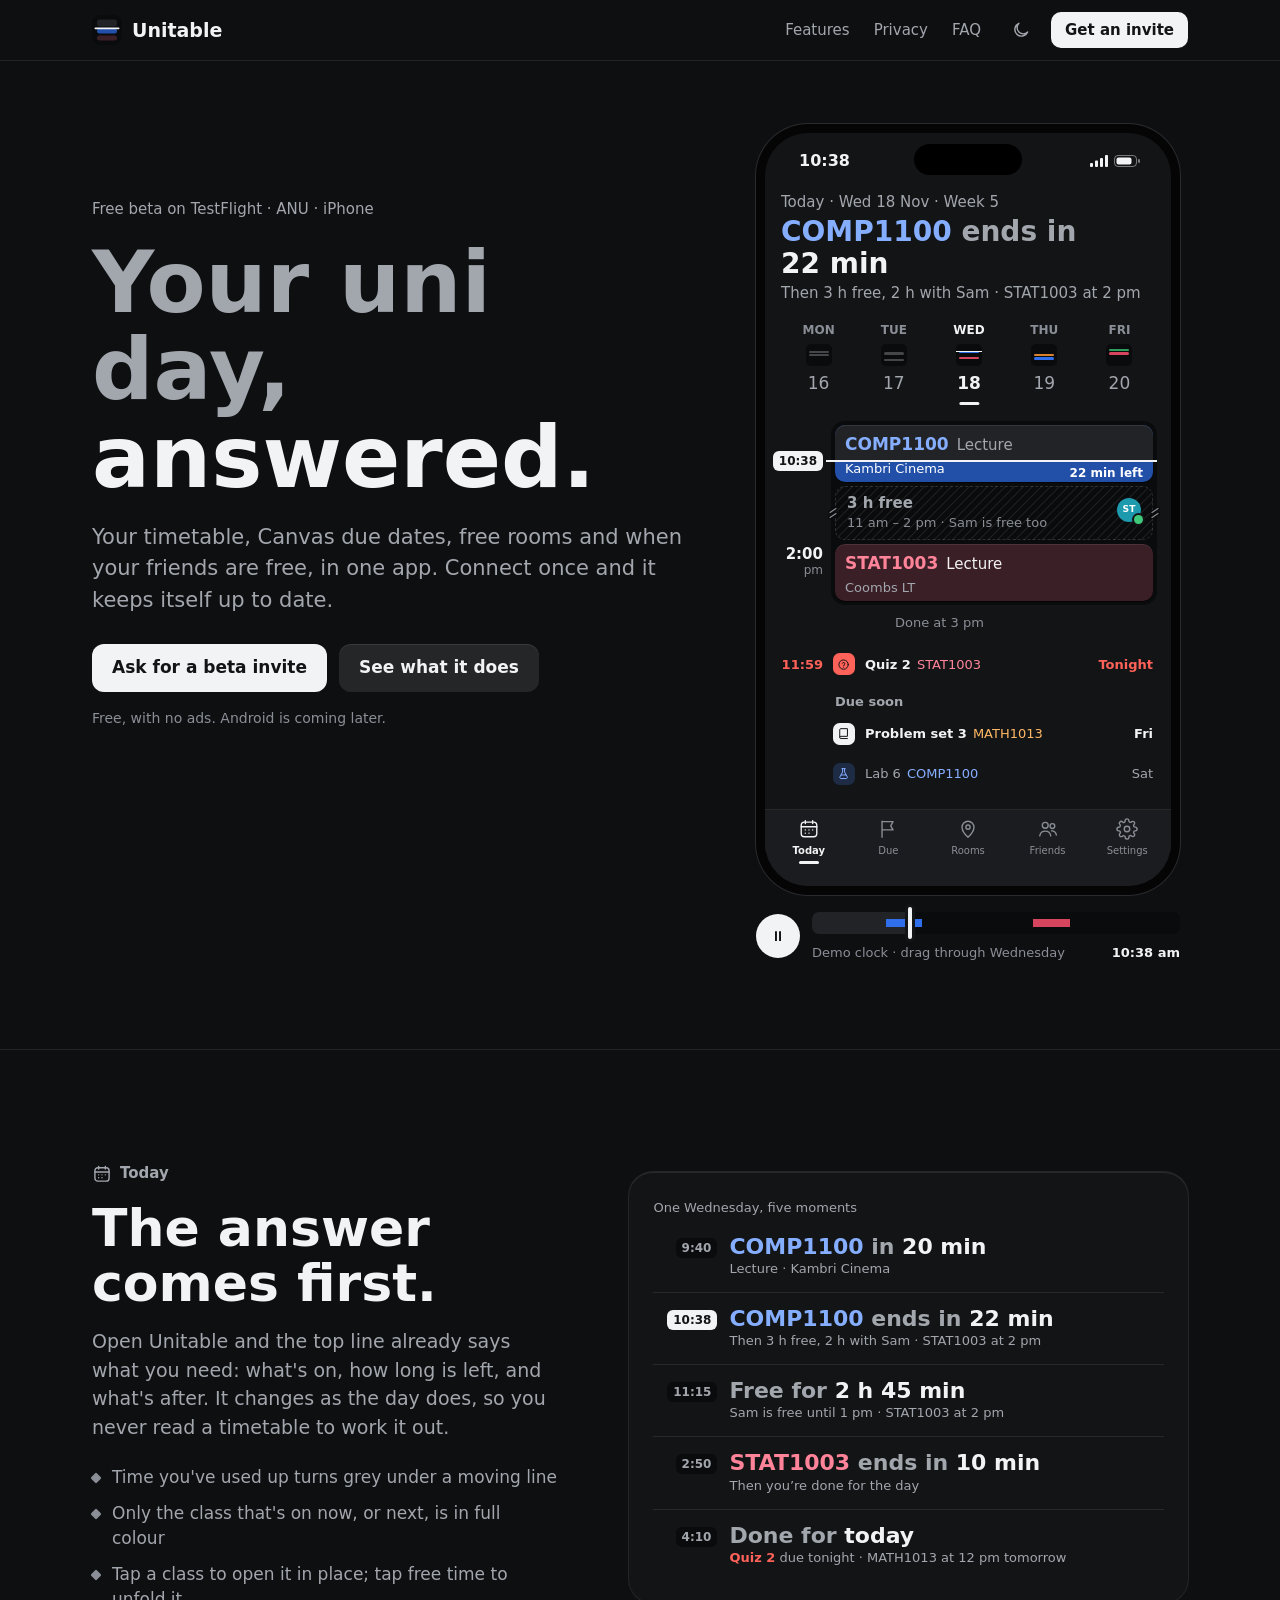
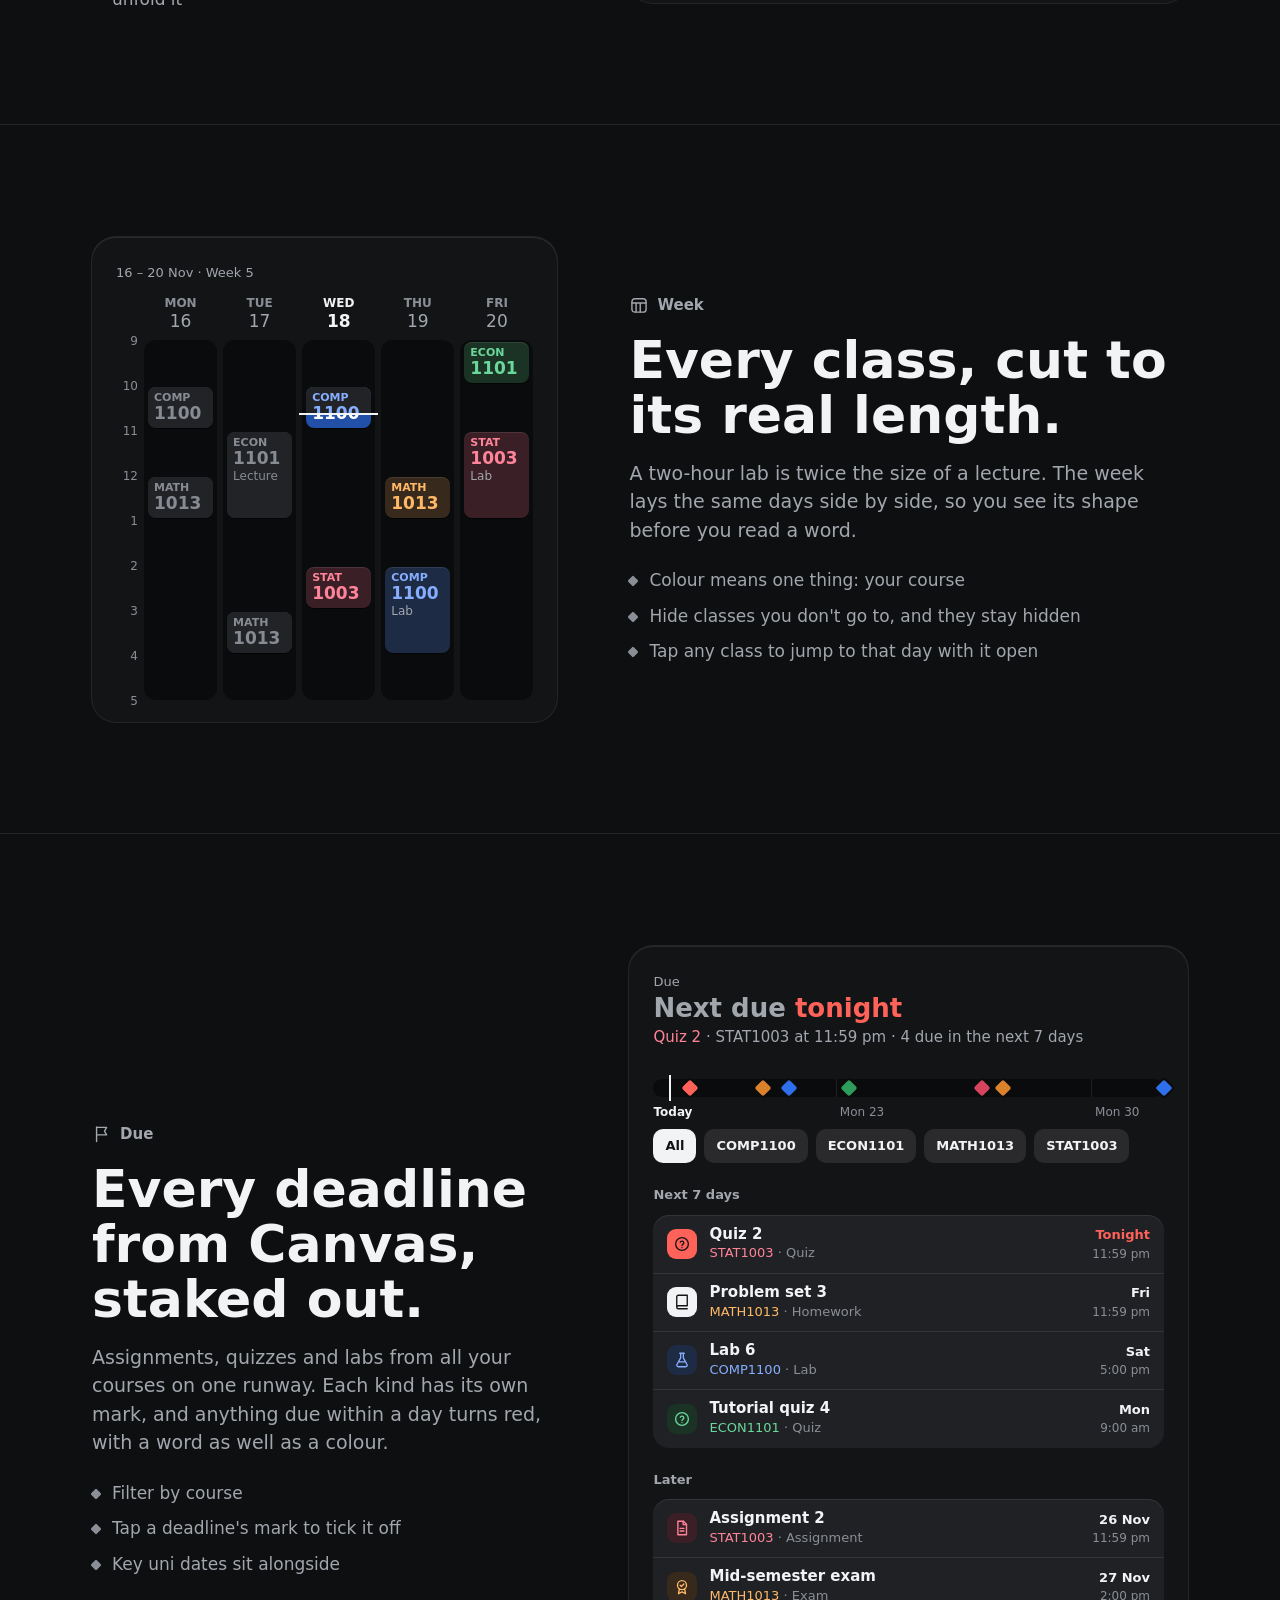
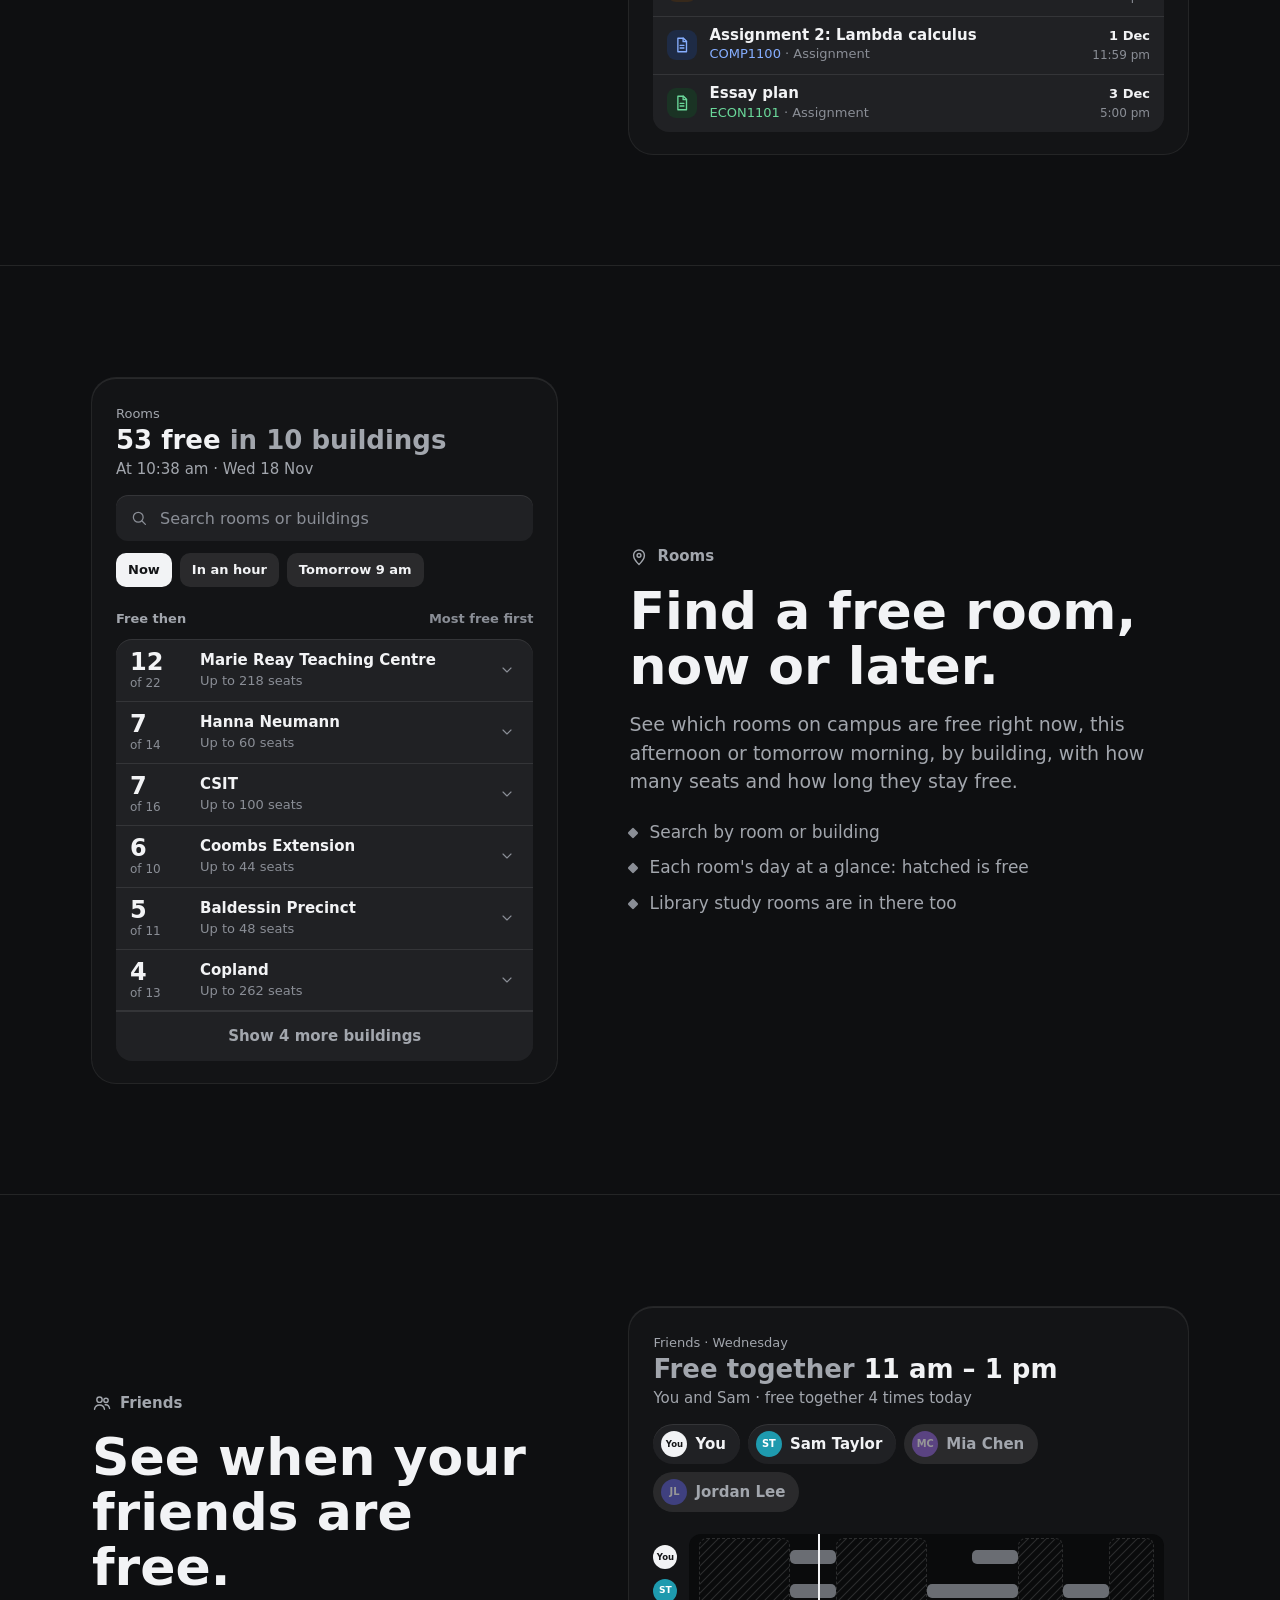
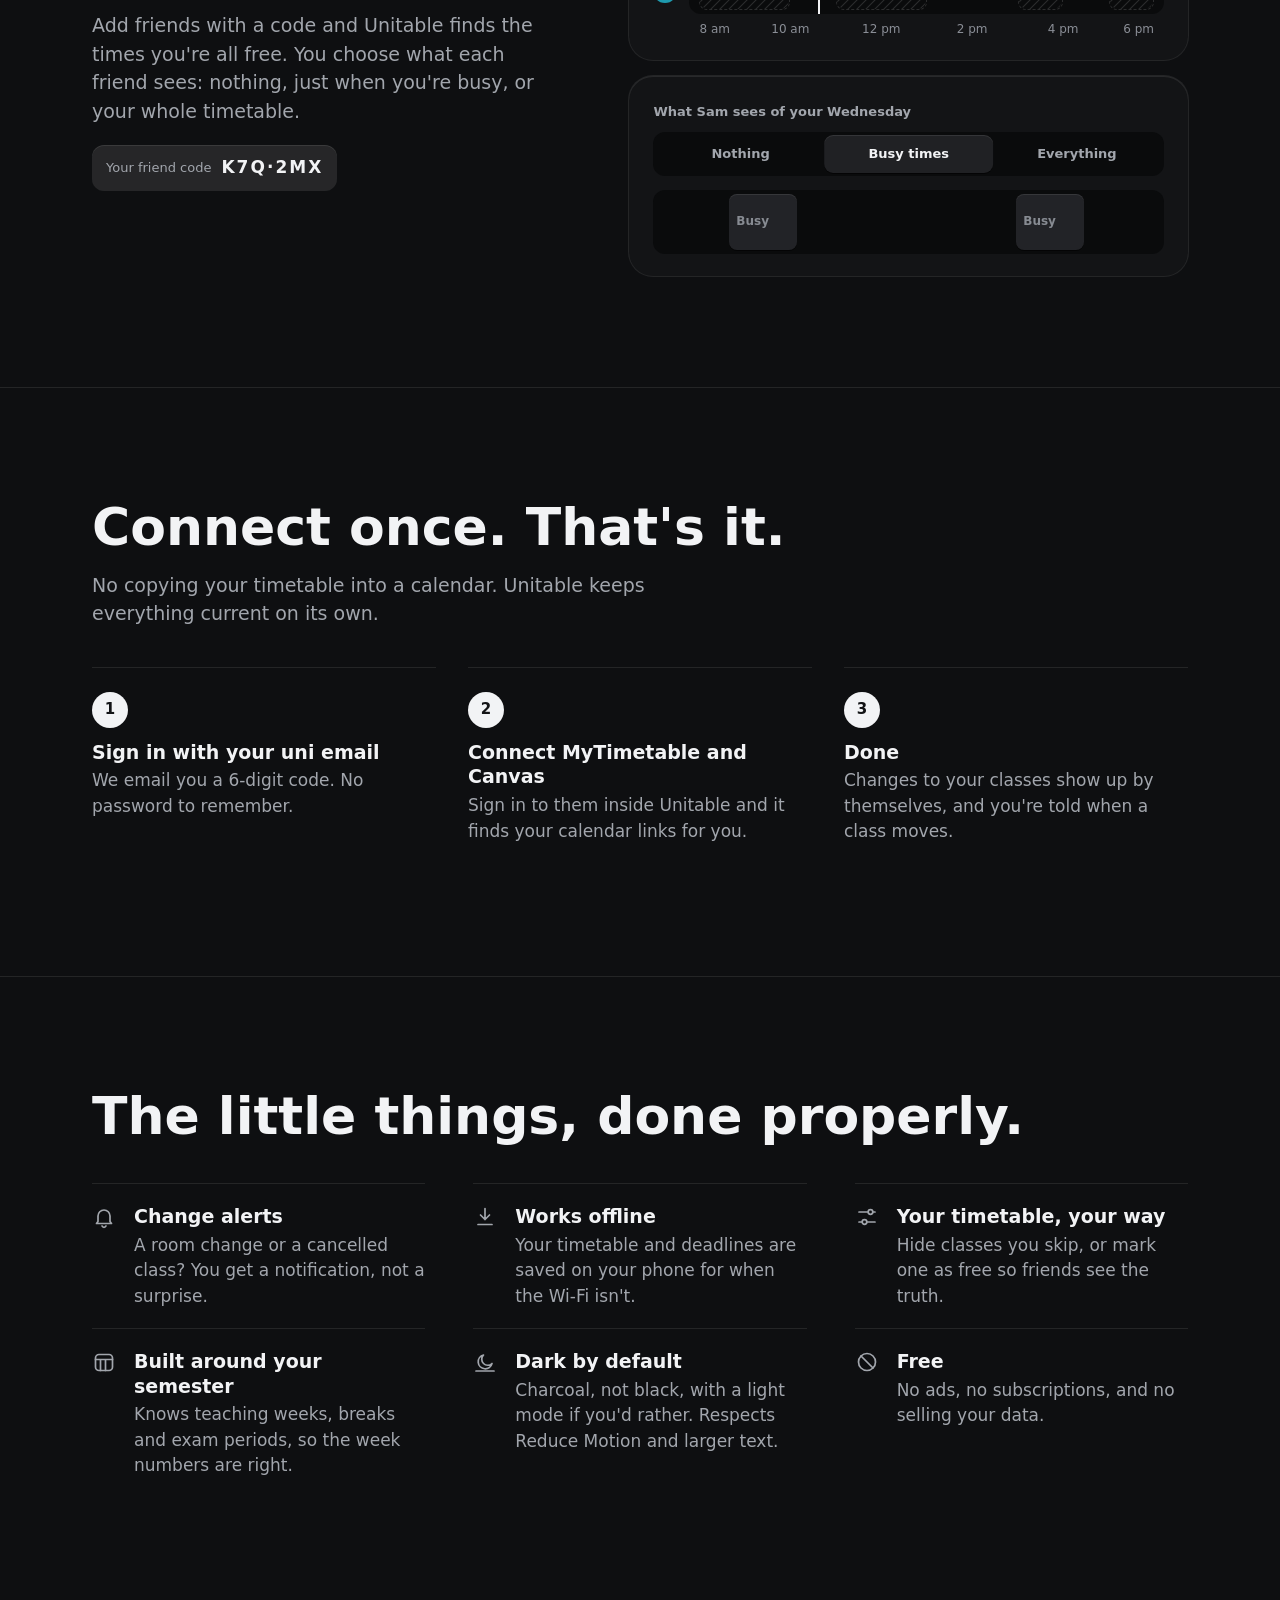
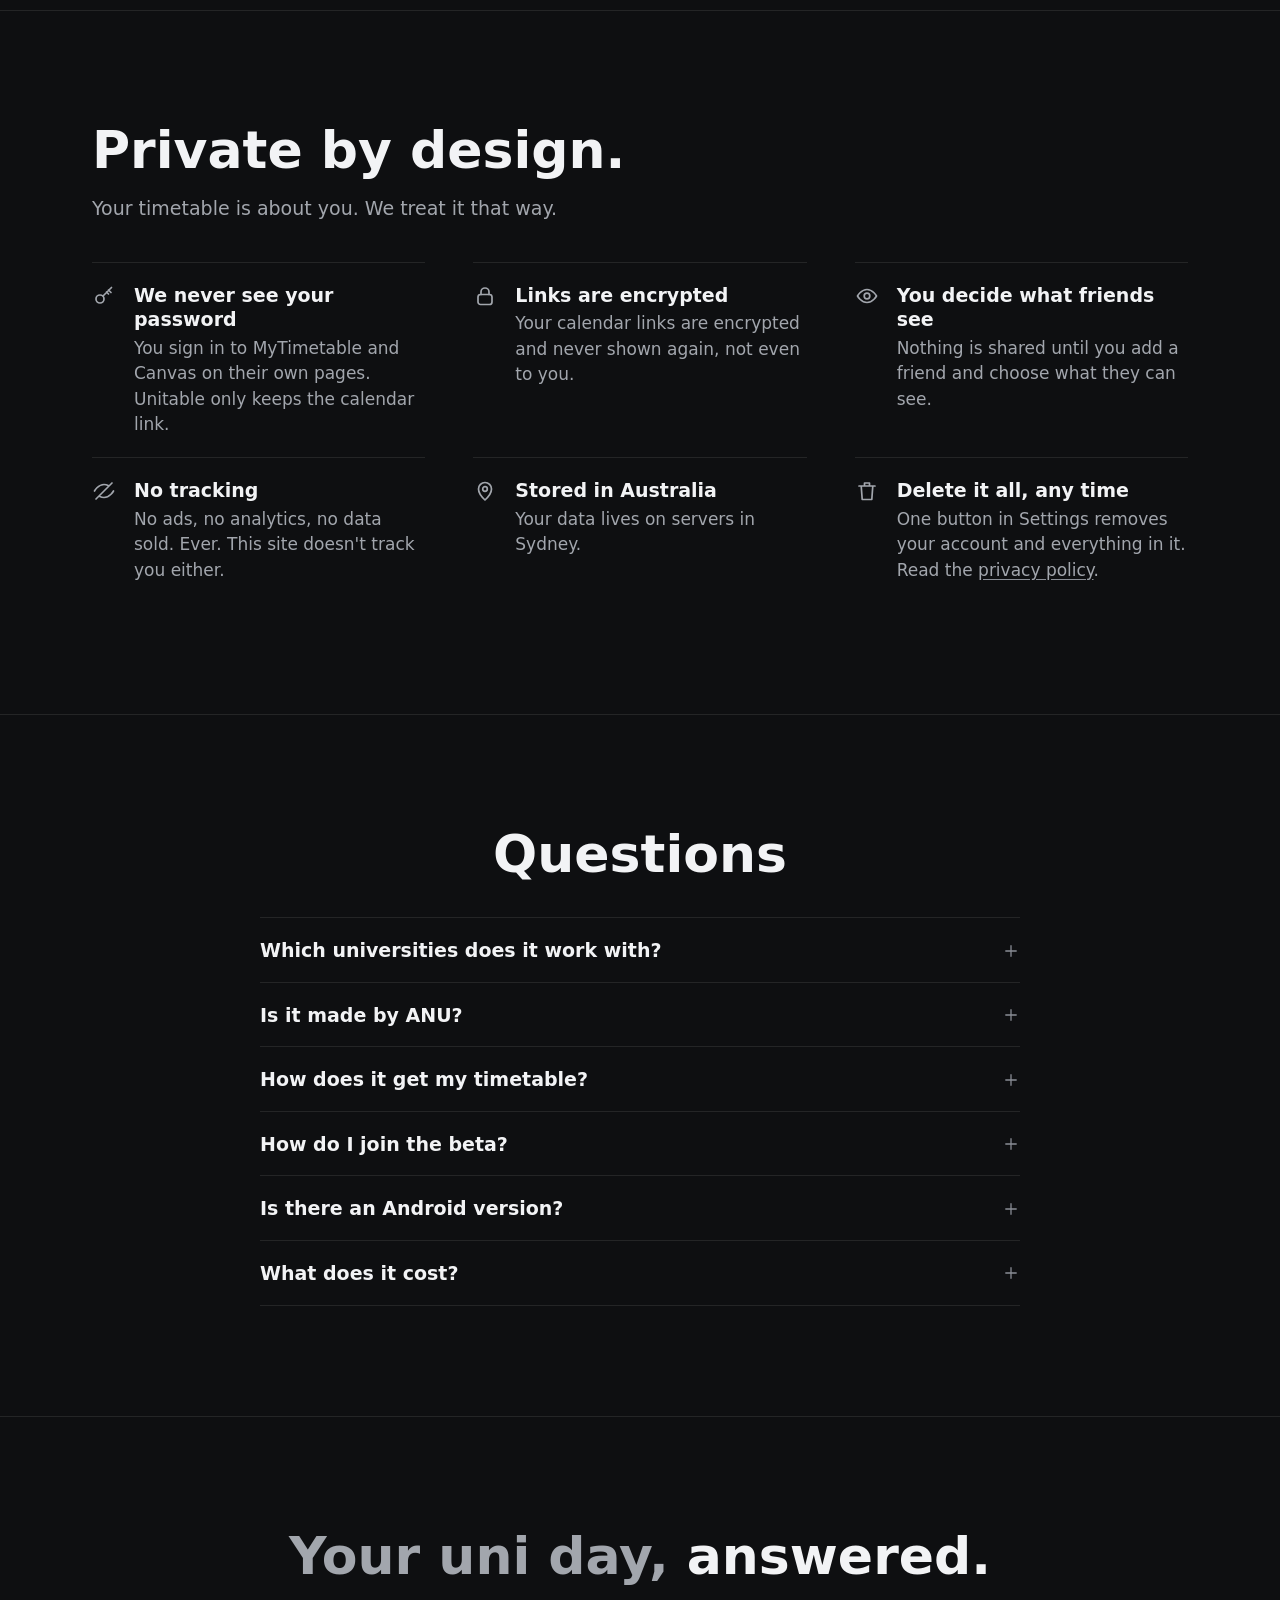
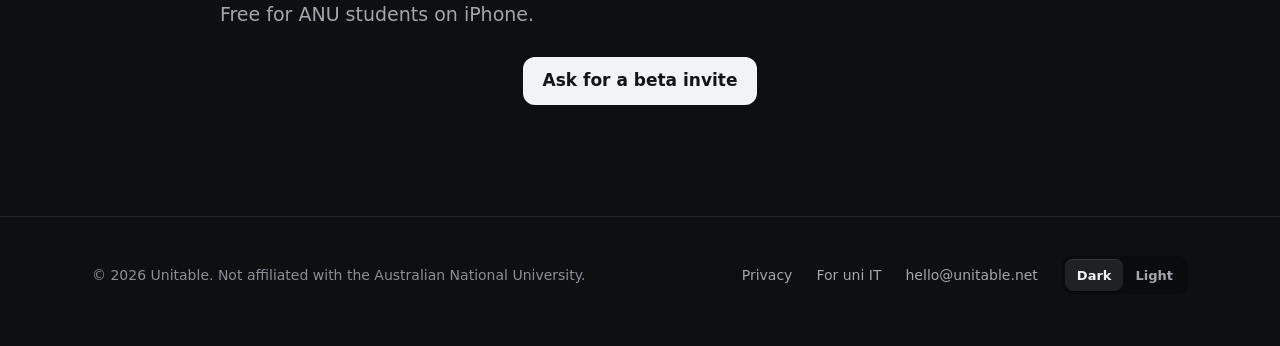
==== commit 9bb55fc6: "Site: fixes from an accessibility and behaviour audit - Closed class details and building lists are " ====
--- a/index.html
+++ b/index.html
@@ -10,6 +10,10 @@
 <meta property="og:image" content="https://unitable.net/og.png">
 <meta property="og:type" content="website">
 <meta property="og:url" content="https://unitable.net/">
+<meta property="og:image:alt" content="Unitable's Today screen: COMP1100 ends in 20 min, with the day as a track of classes and free time">
+<meta property="og:site_name" content="Unitable">
+<meta property="og:locale" content="en_AU">
+<link rel="canonical" href="https://unitable.net/">
 <meta name="twitter:card" content="summary_large_image">
 <meta name="theme-color" content="#0e0f11">
 <link rel="icon" href="/icon.svg" type="image/svg+xml">
@@ -81,7 +85,7 @@
       <svg class="icon moon"><use href="#i-moon"/></svg>
       <svg class="icon sun"><use href="#i-sun"/></svg>
     </button>
-    <a class="btn small js-beta" href="mailto:hello@unitable.net?subject=Unitable%20beta">Get the beta</a>
+    <a class="btn small js-beta" href="mailto:hello@unitable.net?subject=Unitable%20beta" data-live="Get the beta">Get an invite</a>
   </div>
 </header>
 
@@ -94,7 +98,7 @@
       <h1 id="hero-title" class="rise" style="--i:1"><span class="dim">Your uni day,</span><br>answered.</h1>
       <p class="lead rise" style="--i:2">Your timetable, Canvas due dates, free rooms and when your friends are free, in one app. Connect once and it keeps itself up to date.</p>
       <div class="cta rise" style="--i:3">
-        <a class="btn js-beta" href="mailto:hello@unitable.net?subject=Unitable%20beta">Get the beta on TestFlight</a>
+        <a class="btn js-beta" href="mailto:hello@unitable.net?subject=Unitable%20beta" data-live="Get the beta on TestFlight">Ask for a beta invite</a>
         <a class="ghost big" href="#features">See what it does</a>
       </div>
       <p class="note rise" style="--i:4">Free, with no ads. Android is coming later.</p>
@@ -150,7 +154,7 @@
       <p class="sub">Open Unitable and the top line already says what you need: what's on, how long is left, and what's after. It changes as the day does, so you never read a timetable to work it out.</p>
       <ul class="points">
         <li>Time you've used up turns grey under a moving line</li>
-        <li>The class you're in is the only one in full colour</li>
+        <li>Only the class that's on now, or next, is in full colour</li>
         <li>Tap a class to open it in place; tap free time to unfold it</li>
       </ul>
     </div>
@@ -303,7 +307,7 @@
       <details><summary>Which universities does it work with?<svg class="icon" aria-hidden="true"><use href="#i-plus"/></svg></summary><p>ANU for now. Unitable is built so other universities can be added, so tell us if you'd like yours next.</p></details>
       <details><summary>Is it made by ANU?<svg class="icon" aria-hidden="true"><use href="#i-plus"/></svg></summary><p>No. Unitable is an independent app made by an ANU student. It isn't affiliated with or endorsed by the Australian National University.</p></details>
       <details><summary>How does it get my timetable?<svg class="icon" aria-hidden="true"><use href="#i-plus"/></svg></summary><p>MyTimetable and Canvas both give every student a private calendar link. You sign in once inside Unitable, it finds those links, and it checks them for changes from then on.</p></details>
-      <details><summary>How do I join the beta?<svg class="icon" aria-hidden="true"><use href="#i-plus"/></svg></summary><p>Unitable is on TestFlight, Apple's app for trying apps before they're on the App Store. Tap "Get the beta", install TestFlight, then install Unitable from it.</p></details>
+      <details><summary>How do I join the beta?<svg class="icon" aria-hidden="true"><use href="#i-plus"/></svg></summary><p>Unitable is on TestFlight, Apple's app for trying apps before they're on the App Store. Ask for an invite and we'll email you a TestFlight link. Install TestFlight, then install Unitable from it.</p></details>
       <details><summary>Is there an Android version?<svg class="icon" aria-hidden="true"><use href="#i-plus"/></svg></summary><p>It's coming. The beta is iPhone first.</p></details>
       <details><summary>What does it cost?<svg class="icon" aria-hidden="true"><use href="#i-plus"/></svg></summary><p>Nothing.</p></details>
     </div>
@@ -315,7 +319,7 @@
     <h2 id="closing-title"><span class="dim">Your uni day,</span> answered.</h2>
     <p class="sub">Free for ANU students on iPhone.</p>
     <div class="cta">
-      <a class="btn js-beta" href="mailto:hello@unitable.net?subject=Unitable%20beta">Get the beta on TestFlight</a>
+      <a class="btn js-beta" href="mailto:hello@unitable.net?subject=Unitable%20beta" data-live="Get the beta on TestFlight">Ask for a beta invite</a>
     </div>
   </div>
 </section>
@@ -339,7 +343,7 @@
   // The public TestFlight link, once Apple approves the beta. Until then the
   // buttons open an email so people can still ask for an invite.
   const TESTFLIGHT_URL = '';
-  if (TESTFLIGHT_URL) document.querySelectorAll('.js-beta').forEach((a) => { a.href = TESTFLIGHT_URL; });
+  if (TESTFLIGHT_URL) document.querySelectorAll('.js-beta').forEach((a) => { a.href = TESTFLIGHT_URL; a.textContent = a.dataset.live; });
 </script>
 </body>
 </html>
--- a/assets/site.css
+++ b/assets/site.css
@@ -12,7 +12,7 @@
   --hair: rgba(255, 255, 255, 0.09);
   --ink: #f2f3f5;
   --ink2: #a2a6ad;
-  --ink3: #7a7e86;
+  --ink3: #8a8e96; /* app: #7A7E86, lifted to 4.5:1 on the sheet */
   --spent: #222327;
   --spent-ink: #878b92;
   --hatch: rgba(255, 255, 255, 0.09);
@@ -63,9 +63,9 @@
   --hair: rgba(13, 14, 16, 0.1);
   --ink: #0d0e10;
   --ink2: #5b5f66;
-  --ink3: #80848b;
+  --ink3: #666a71; /* app: #80848B, darkened to 4.5:1 on the ground */
   --spent: #d7d9dd;
-  --spent-ink: #6e727a;
+  --spent-ink: #585c63; /* app: #6E727A, darkened to 4.5:1 on spent */
   --hatch: rgba(13, 14, 16, 0.07);
   --hatch-edge: rgba(13, 14, 16, 0.11);
   --lip: rgba(255, 255, 255, 0.75);
@@ -146,10 +146,10 @@
   transition: transform var(--snap-ms) var(--snap), background-color 0.15s, color 0.15s;
 }
 .chip[aria-pressed="true"], .chip[aria-checked="true"] { background: var(--ink); color: var(--ground); }
-.chips { display: flex; gap: 8px; overflow-x: auto; scrollbar-width: none; padding: 2px; margin: -2px; }
+.chips { display: flex; gap: 8px; overflow-x: auto; scrollbar-width: none; padding: 6px; margin: -6px; }
 .chips::-webkit-scrollbar { display: none; }
 
-.inkcircle { display: grid; place-items: center; width: 40px; height: 40px; border-radius: 50%; background: var(--ink); color: var(--ground); flex: none; transition: transform var(--snap-ms) var(--snap); }
+.inkcircle { display: grid; place-items: center; width: 44px; height: 44px; border-radius: 50%; background: var(--ink); color: var(--ground); flex: none; transition: transform var(--snap-ms) var(--snap); }
 .inkcircle:active { transform: scale(0.92); }
 .inkcircle .icon { font-size: 18px; }
 
@@ -163,7 +163,7 @@
 .nav .links a { color: var(--ink2); text-decoration: none; font-size: 15px; font-weight: 500; padding: 8px 10px; border-radius: 8px; }
 .nav .links a:hover { color: var(--ink); }
 @media (min-width: 760px) { .nav .links { display: flex; } }
-.theme-btn { display: grid; place-items: center; width: 40px; height: 40px; border-radius: 10px; color: var(--ink2); }
+.theme-btn { display: grid; place-items: center; width: 44px; height: 44px; border-radius: 10px; color: var(--ink2); }
 .theme-btn:hover { color: var(--ink); background: var(--ghost); }
 .theme-btn .icon { font-size: 20px; }
 .theme-btn .sun { display: none; }
@@ -237,7 +237,7 @@
 .answer .c { color: var(--cink); }
 .answer .d { color: var(--ink2); }
 .answer .u { color: var(--urgent); }
-.answer-sub { font-size: 15px; color: var(--ink2); min-height: 1.3em; line-height: 1.3; }
+.answer-sub { font-size: 15px; color: var(--ink2); min-height: 1.3em; line-height: 1.3; font-variant-numeric: tabular-nums; }
 .answer-sub .c { color: var(--cink); }
 .answer-sub .u { color: var(--urgent); font-weight: 600; }
 
@@ -267,6 +267,8 @@
 .tlabel { position: absolute; left: -64px; width: 52px; top: 1px; text-align: right; font-size: 15px; font-weight: 600; line-height: 1.2; color: var(--ink); font-variant-numeric: tabular-nums; pointer-events: none; }
 .tlabel small { display: block; font-size: 12px; font-weight: 400; color: var(--ink3); }
 .tlabel.past { color: var(--ink3); }
+.tlabel { transition: opacity 0.15s; }
+.tlabel.hide { opacity: 0; }
 .day-end { padding: 8px 0 0 64px; font-size: 13px; color: var(--ink3); font-variant-numeric: tabular-nums; }
 
 /* Now line: 2 px ink with an ink time tab. */
@@ -300,10 +302,11 @@
 .hd .who { display: flex; gap: 4px; margin-top: 6px; }
 /* Inks: ahead (on course colour) and spent (on grey). */
 .hd.a .code { color: var(--cink); } .hd.a .act { color: var(--ink); } .hd.a .l2 { color: var(--ink2); }
-.live .hd.a .code, .live .hd.a .act { color: #fff; } .live .hd.a .l2 { color: rgba(255, 255, 255, 0.82); }
+.live .hd.a .code, .live .hd.a .act, .live .hd.a .l2 { color: #fff; }
 .hd.s .code { color: var(--cink); } .hd.s .act { color: var(--ink2); } .hd.s .l2 { color: var(--ink3); }
 .past .hd.s .code, .past .hd.s .act, .past .hd.s .l2 { color: var(--spent-ink); }
 .left-tag { position: absolute; right: 10px; z-index: 1; font-size: 12px; font-weight: 600; color: #fff; font-variant-numeric: tabular-nums; pointer-events: none; }
+.left-tag.top { color: var(--cink); }
 .slab .body { height: var(--bh); }
 .dt { height: 0; overflow: hidden; transition: height var(--move-ms) var(--move); position: relative; z-index: 1; }
 .dt-in { padding: 2px 10px 10px; display: grid; gap: 8px; opacity: 0; transition: opacity 0.12s; }
@@ -352,7 +355,7 @@
 
 /* Deadline stakes under the day. */
 .stakes { padding: 12px 0 6px; }
-.stakes h4 { margin: 8px 0 2px 64px; font-size: 13px; font-weight: 600; color: var(--ink2); }
+.stakes-h { margin: 8px 0 2px 64px; font-size: 13px; font-weight: 600; color: var(--ink2); }
 .stake { display: grid; grid-template-columns: 52px 22px minmax(0, 1fr) auto; gap: 0 10px; align-items: center; height: 40px; padding-right: 4px; font-size: 13px; }
 .stake .t { text-align: right; color: var(--urgent); font-weight: 600; font-variant-numeric: tabular-nums; }
 .stake .ti { white-space: nowrap; overflow: hidden; text-overflow: ellipsis; color: var(--ink2); }
@@ -364,7 +367,8 @@
 .tile { display: grid; place-items: center; width: var(--s, 22px); height: var(--s, 22px); border-radius: calc(var(--s, 22px) * 0.3); background: var(--fill); color: var(--cink); flex: none; transition: background-color 0.2s, color 0.2s, transform var(--snap-ms) var(--snap); }
 .tile .icon { font-size: calc(var(--s, 22px) * 0.6); stroke-width: 1.8; }
 .tile.soon { background: var(--ink); color: var(--ground); }
-.tile.urgent { background: var(--urgent); color: #fff; }
+.tile.urgent { background: var(--urgent); color: var(--ground); }
+:root[data-theme="light"] .tile.urgent { color: #fff; }
 .tile.done { background: var(--track); color: var(--ink3); }
 
 /* Tab bar */
@@ -376,7 +380,7 @@
 @media (max-width: 459px) { .tabbar { padding-bottom: 12px; } }
 
 /* Demo clock under the phone. */
-.clock { width: min(424px, 100%); display: grid; grid-template-columns: 40px 1fr; gap: 6px 12px; align-items: center; }
+.clock { width: min(424px, 100%); display: grid; grid-template-columns: 44px 1fr; gap: 6px 12px; align-items: center; }
 .clock .read { display: flex; justify-content: space-between; font-size: 13px; color: var(--ink3); grid-column: 2; }
 .clock .read b { color: var(--ink); font-weight: 600; font-variant-numeric: tabular-nums; white-space: nowrap; }
 .clock .inkcircle { grid-row: span 2; }
@@ -588,7 +592,7 @@
 footer { padding: 36px 0 48px; box-shadow: 0 -1px 0 var(--hair); font-size: 14px; color: var(--ink3); }
 footer .wrap { display: flex; flex-wrap: wrap; gap: 14px 24px; align-items: center; }
 footer .grow { flex: 1 1 260px; }
-footer a { color: var(--ink2); text-decoration: none; }
+footer a { color: var(--ink2); text-decoration: none; display: inline-block; padding: 12px 0; }
 footer a:hover { color: var(--ink); }
 .theme-seg { display: inline-grid; grid-auto-flow: column; background: var(--track); border-radius: 10px; padding: 3px; }
 .theme-seg button { min-height: 32px; padding: 0 12px; border-radius: 8px; font-size: 13px; font-weight: 600; color: var(--ink2); }
@@ -639,3 +643,15 @@
   html { scroll-behavior: auto; }
 }
 @media (prefers-reduced-motion: no-preference) { html { scroll-behavior: smooth; } }
+
+/* ---------- Audit fixes: focus and hit areas ---------- */
+
+/* Focus rings inside clipped surfaces sit just inside the control. */
+.group :focus-visible, .tabbar a:focus-visible, .bld > button:focus-visible, .more:focus-visible { outline-offset: -3px; }
+/* Week taps scroll the phone's top to just under the sticky nav. */
+#today-demo { scroll-margin-top: 72px; }
+/* Every control gets at least a 44 pt tall hit area, without changing how it looks. */
+:where(.chip, .ghost, .btn.small, .person, .theme-seg button) { position: relative; }
+.chip::after, .ghost::after, .btn.small::after, .person::after, .theme-seg button::after, .seg button::after {
+  content: ""; position: absolute; left: 0; right: 0; top: 50%; height: 44px; transform: translateY(-50%);
+}
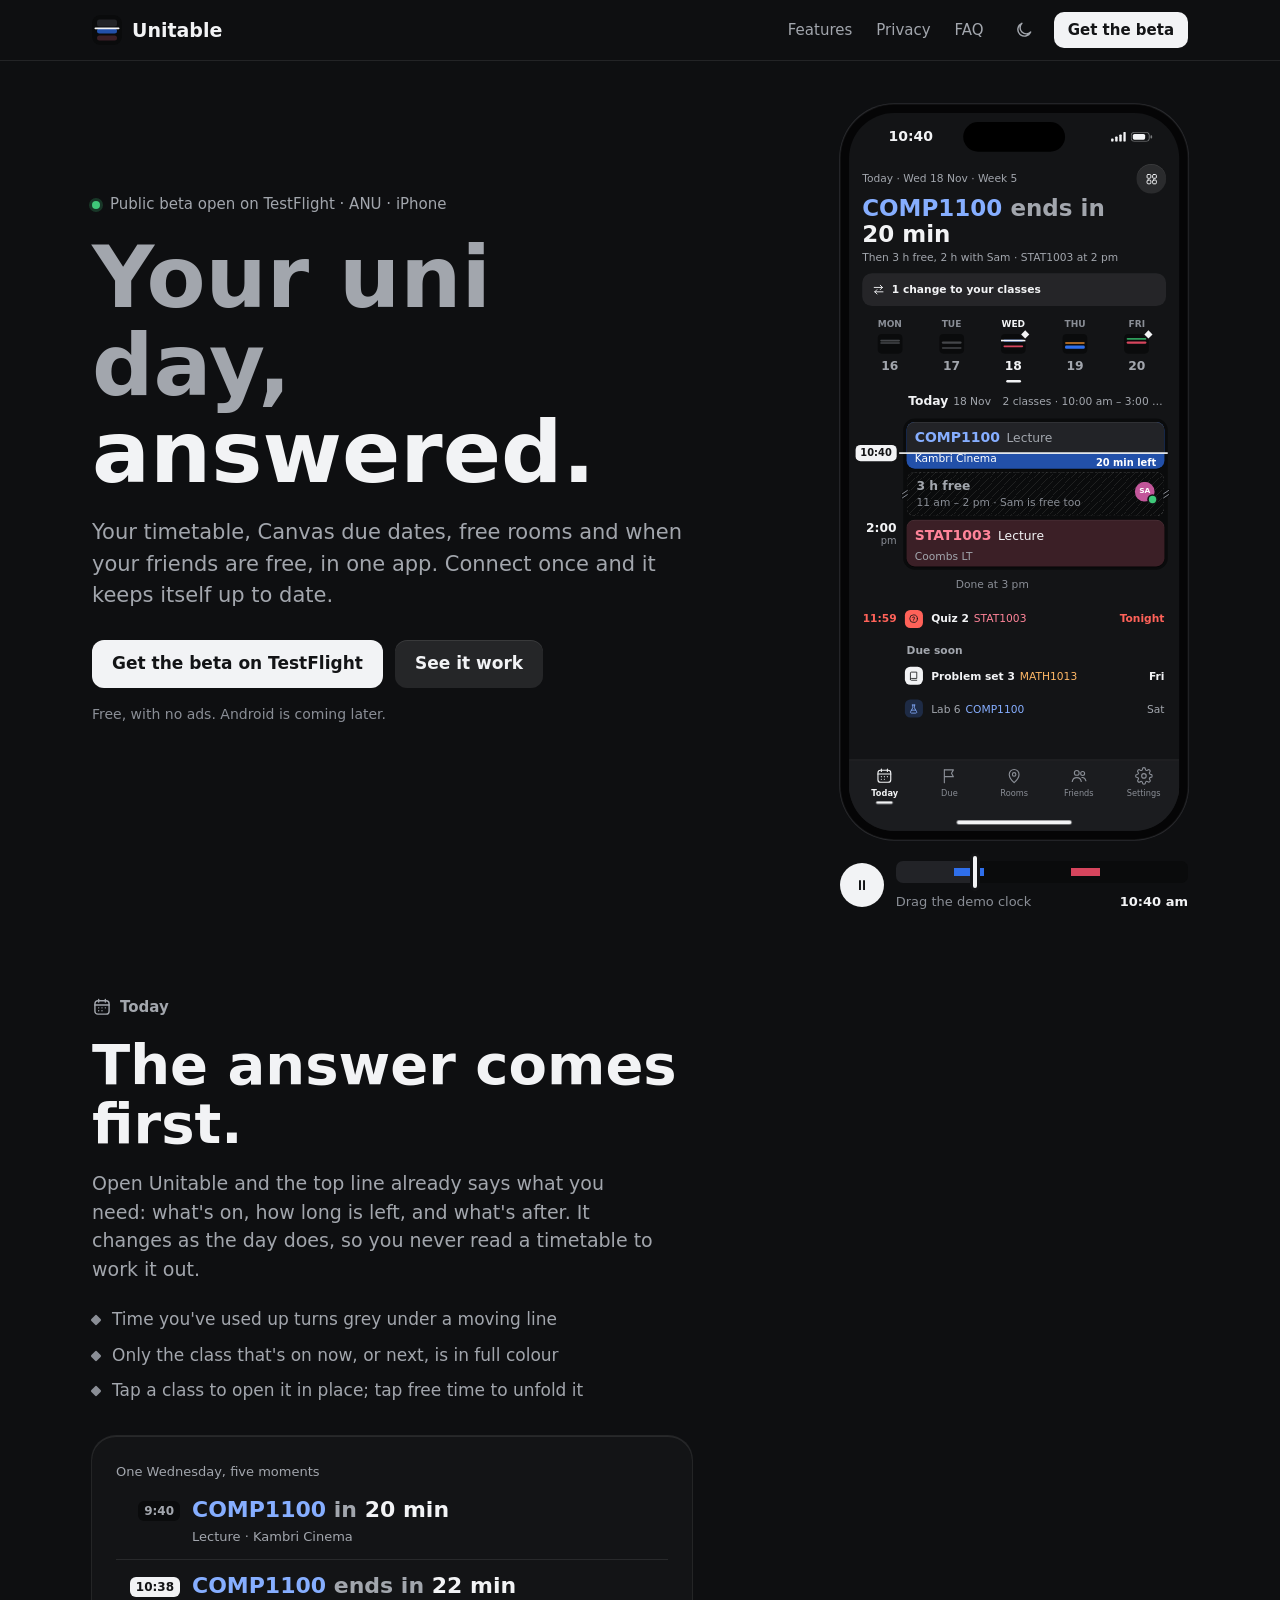
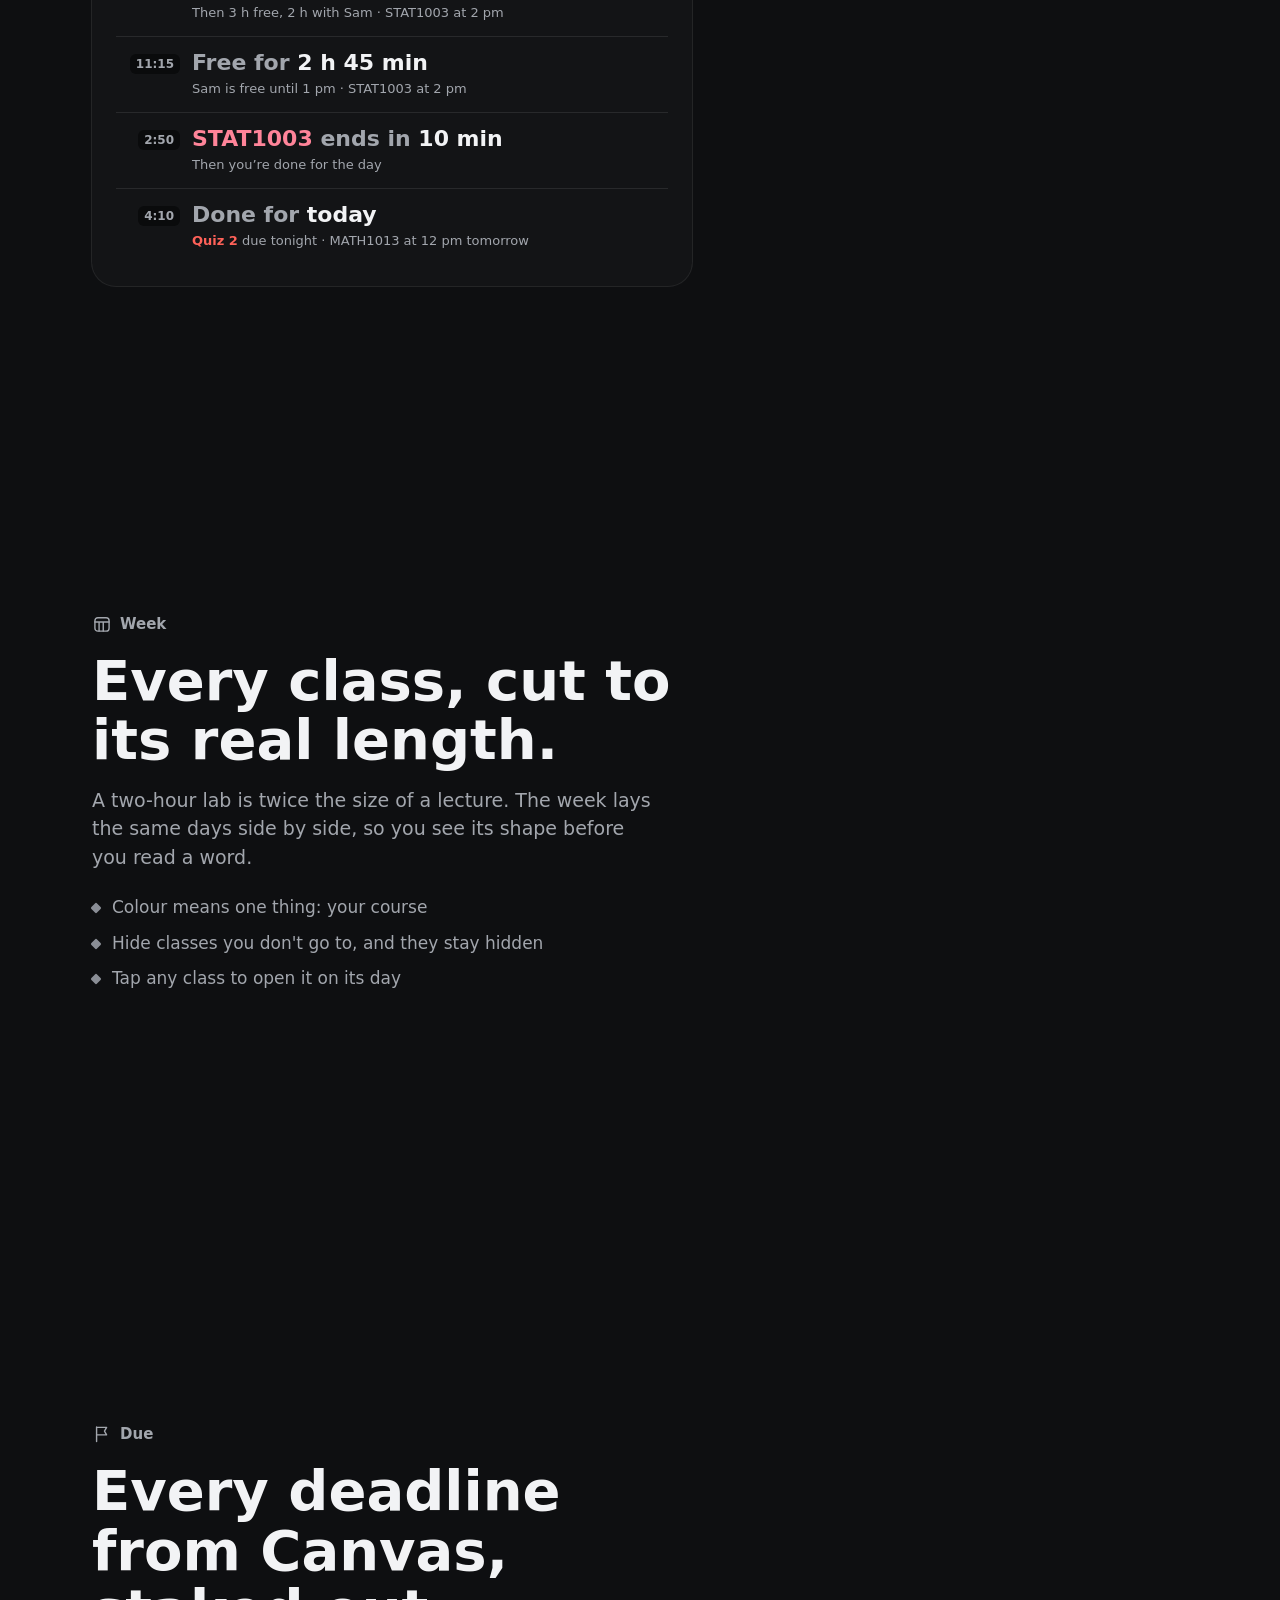
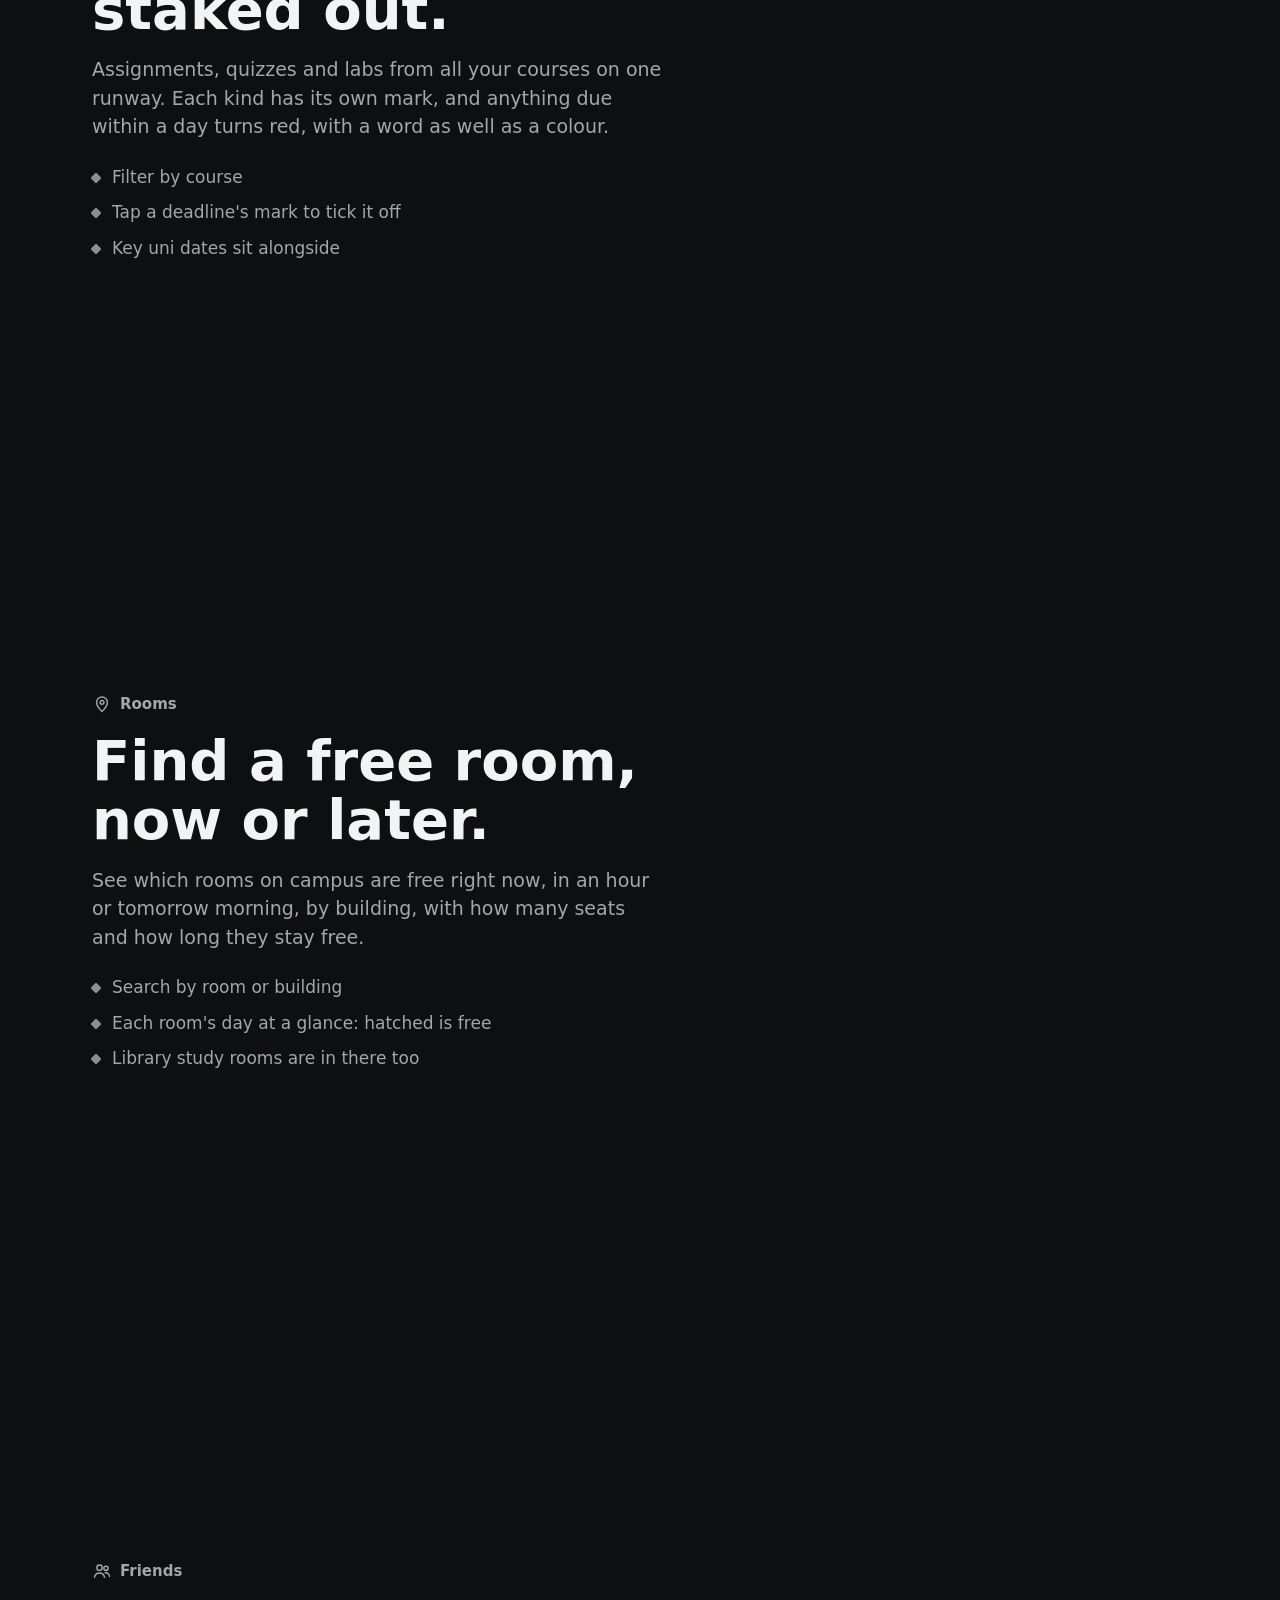
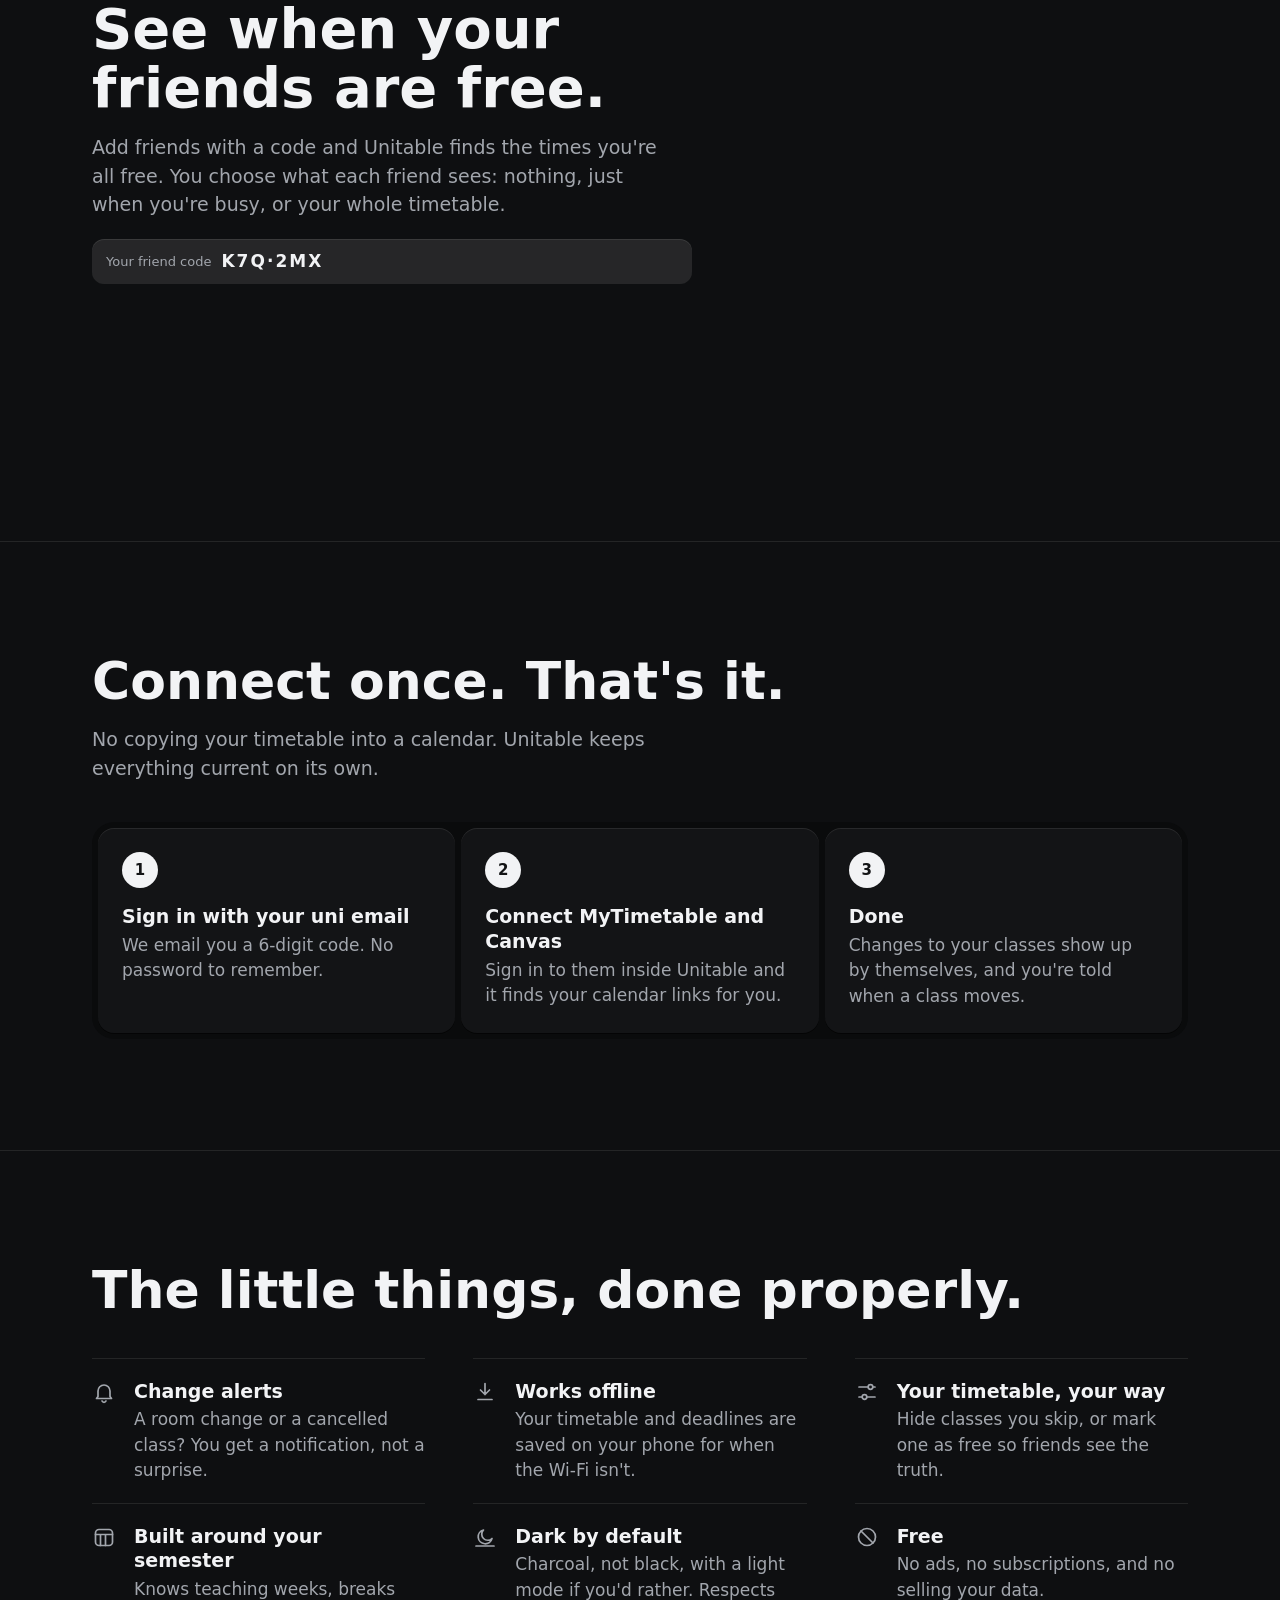
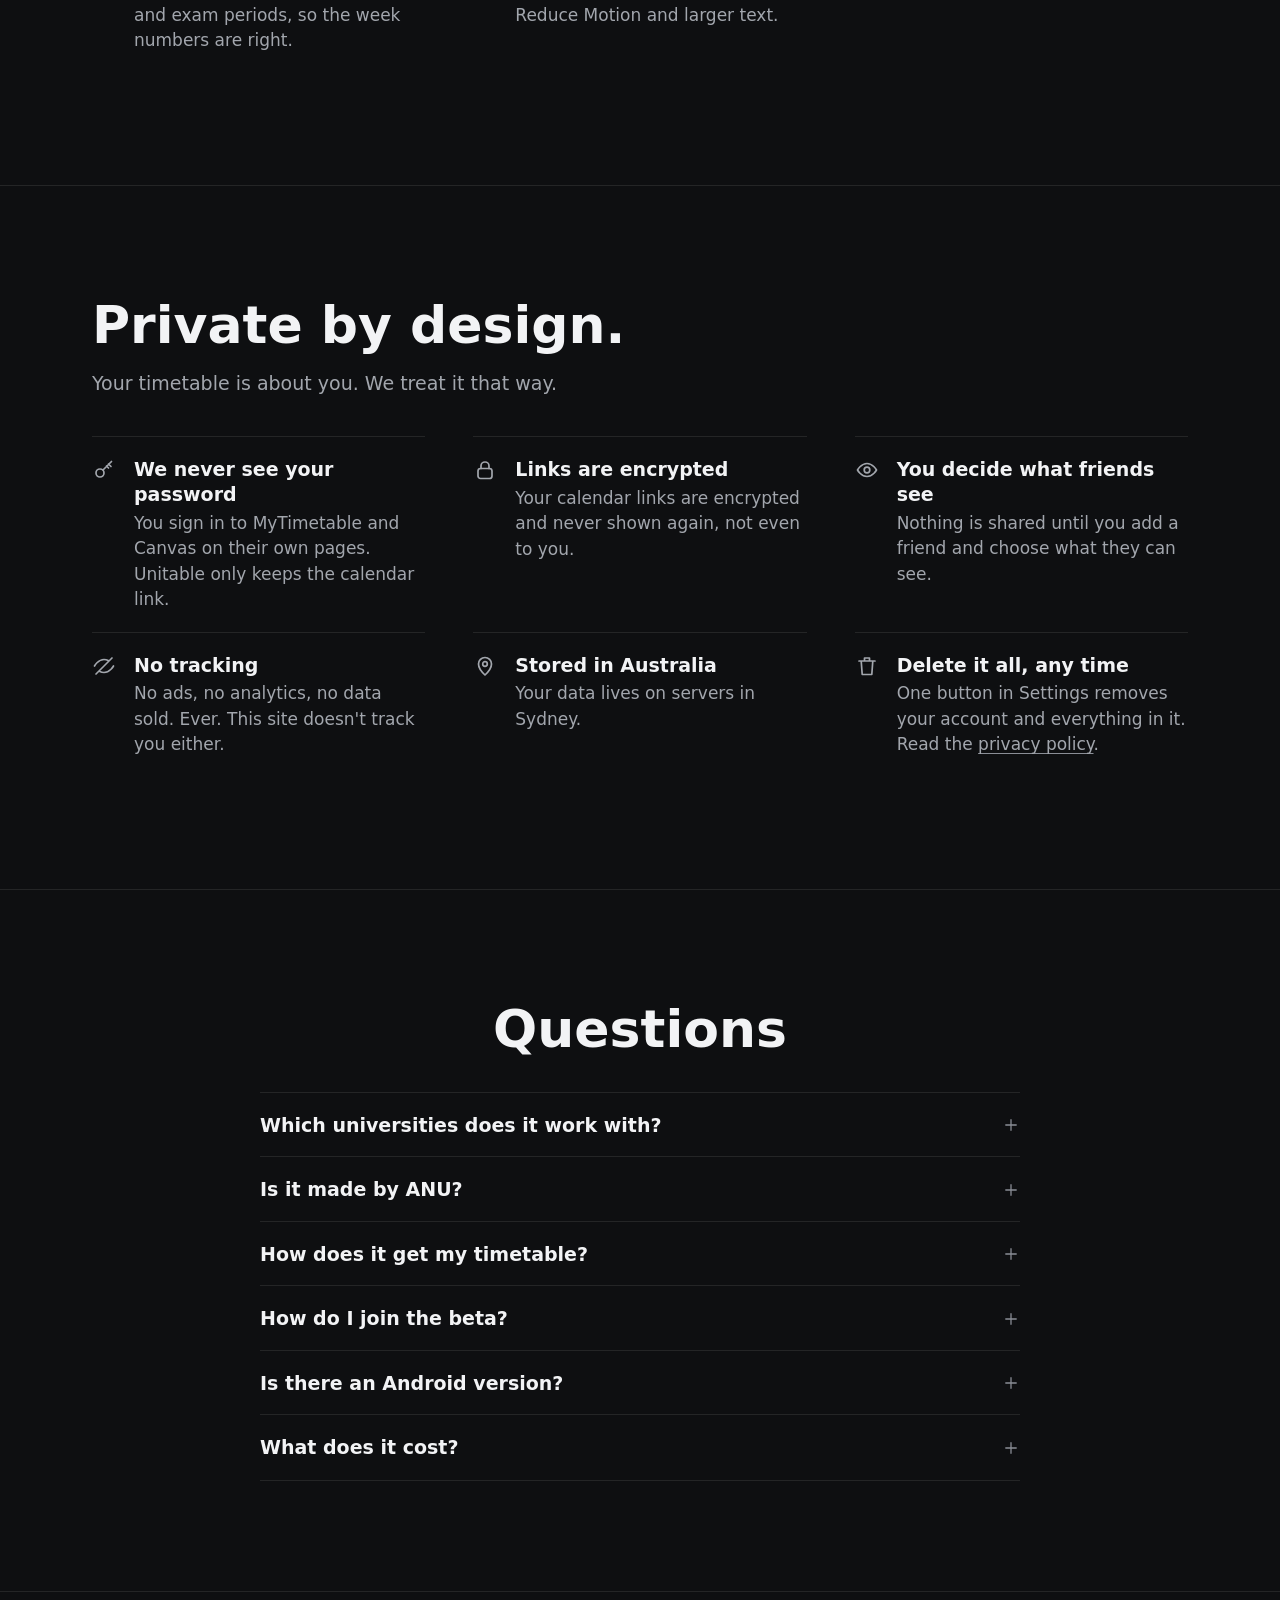
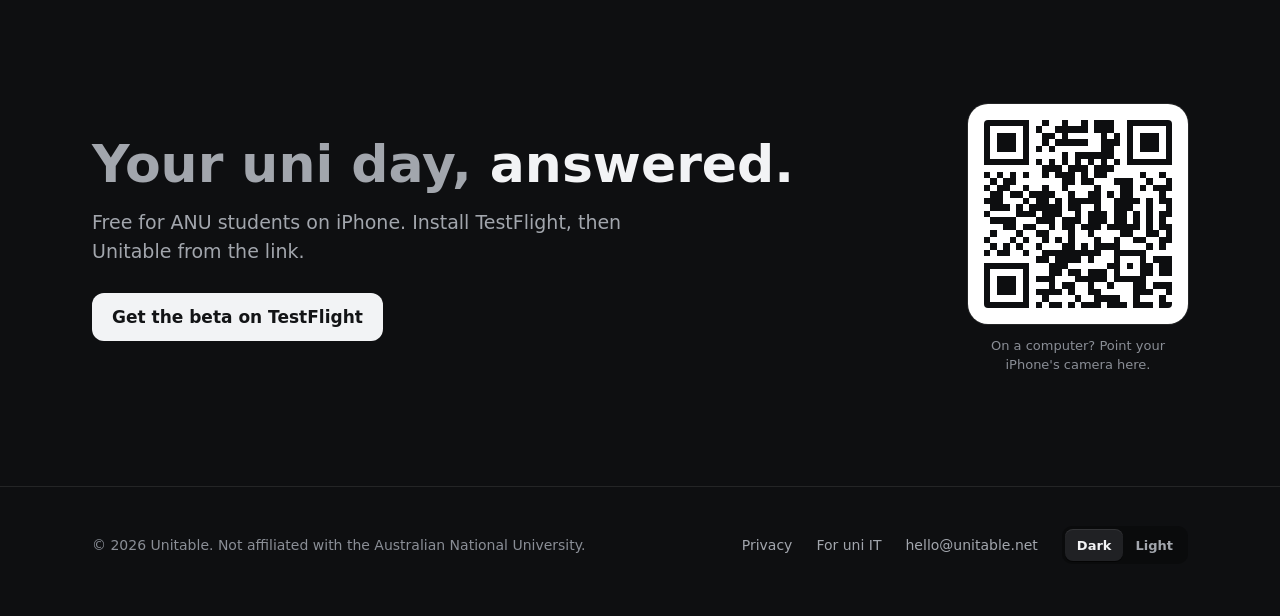
==== commit 21ea3d96: "Site: pinned iPhone tour, TestFlight link, demo screens match the current app - The phone is a fixed" ====
--- a/index.html
+++ b/index.html
@@ -65,6 +65,15 @@
   <symbol id="i-eye" viewBox="0 0 24 24"><path d="M2.5 12S6 5.5 12 5.5 21.5 12 21.5 12 18 18.5 12 18.5 2.5 12 2.5 12z"/><circle cx="12" cy="12" r="2.8"/></symbol>
   <symbol id="i-noeye" viewBox="0 0 24 24"><path d="M2.5 12S6 5.5 12 5.5c1.6 0 3 .4 4.2 1M21.5 12S18 18.5 12 18.5c-1.6 0-3-.4-4.2-1M4 20 20 4"/></symbol>
   <symbol id="i-pinau" viewBox="0 0 24 24"><path d="M12 21s-6.5-6-6.5-11a6.5 6.5 0 0 1 13 0c0 5-6.5 11-6.5 11z"/><circle cx="12" cy="10" r="2.3"/></symbol>
+  <symbol id="i-back" viewBox="0 0 24 24"><path d="M9 14 4.5 9.5 9 5M4.5 9.5H15a5 5 0 0 1 0 10h-3"/></symbol>
+  <symbol id="i-grid" viewBox="0 0 24 24"><rect x="4" y="4" width="6.5" height="6.5" rx="1.8"/><rect x="13.5" y="4" width="6.5" height="6.5" rx="1.8"/><rect x="4" y="13.5" width="6.5" height="6.5" rx="1.8"/><rect x="13.5" y="13.5" width="6.5" height="6.5" rx="1.8"/></symbol>
+  <symbol id="i-list" viewBox="0 0 24 24"><path d="M9 6.5h11M9 12h11M9 17.5h11M4.5 6.5h.01M4.5 12h.01M4.5 17.5h.01"/></symbol>
+  <symbol id="i-swap" viewBox="0 0 24 24"><path d="M4 8h15M15 4l4 4-4 4M20 16H5M9 12l-4 4 4 4"/></symbol>
+  <symbol id="i-nav" viewBox="0 0 24 24"><path d="M20 4 4 11l7 2 2 7z" fill="currentColor"/></symbol>
+  <symbol id="i-book" viewBox="0 0 24 24"><path d="M12 6.5C10.3 5 7.8 4.5 4 4.5v13c3.8 0 6.3.5 8 2 1.7-1.5 4.2-2 8-2v-13c-3.8 0-6.3.5-8 2zM12 6.5v13"/></symbol>
+  <symbol id="i-sort" viewBox="0 0 24 24"><path d="M8 19V5M4.5 8.5 8 5l3.5 3.5M16 5v14M12.5 15.5 16 19l3.5-3.5"/></symbol>
+  <symbol id="i-chevr" viewBox="0 0 24 24"><path d="M9.5 6l6 6-6 6"/></symbol>
+  <symbol id="i-addfriend" viewBox="0 0 24 24"><circle cx="13" cy="8" r="3.3"/><path d="M7 19.5c.6-3.4 3-5.3 6-5.3s5.4 1.9 6 5.3M3 14h5M5.5 11.5v5"/></symbol>
   <symbol id="i-trash" viewBox="0 0 24 24"><path d="M4 7h16M9.5 7V4h5v3M6.2 7l1 13.5h9.6l1-13.5"/></symbol>
 </svg>
 
@@ -85,175 +94,191 @@
       <svg class="icon moon"><use href="#i-moon"/></svg>
       <svg class="icon sun"><use href="#i-sun"/></svg>
     </button>
-    <a class="btn small js-beta" href="mailto:hello@unitable.net?subject=Unitable%20beta" data-live="Get the beta">Get an invite</a>
+    <a class="btn small" href="https://testflight.apple.com/join/YDuWd1f5">Get the beta</a>
   </div>
 </header>
 
 <main id="main">
 
-<section class="hero" aria-labelledby="hero-title">
-  <div class="wrap">
-    <div class="hero-copy">
-      <div class="eyebrow rise" style="--i:0">Free beta on TestFlight · ANU · iPhone</div>
-      <h1 id="hero-title" class="rise" style="--i:1"><span class="dim">Your uni day,</span><br>answered.</h1>
-      <p class="lead rise" style="--i:2">Your timetable, Canvas due dates, free rooms and when your friends are free, in one app. Connect once and it keeps itself up to date.</p>
-      <div class="cta rise" style="--i:3">
-        <a class="btn js-beta" href="mailto:hello@unitable.net?subject=Unitable%20beta" data-live="Get the beta on TestFlight">Ask for a beta invite</a>
-        <a class="ghost big" href="#features">See what it does</a>
-      </div>
-      <p class="note rise" style="--i:4">Free, with no ads. Android is coming later.</p>
-    </div>
-
-    <div class="hero-demo rise" style="--i:3">
-      <div class="phone">
-        <div class="screen" id="today-demo" aria-label="Interactive demo of Unitable's Today screen" role="region">
-          <div class="status" aria-hidden="true">
-            <span class="tab-num" data-status-time>10:38</span>
-            <span class="island"></span>
-            <span class="bars">
-              <svg viewBox="0 0 18 12"><rect x="0" y="8" width="3" height="4" rx="1"/><rect x="5" y="5.5" width="3" height="6.5" rx="1"/><rect x="10" y="3" width="3" height="9" rx="1"/><rect x="15" y="0" width="3" height="12" rx="1"/></svg>
-              <svg viewBox="0 0 27 12"><rect x=".5" y=".5" width="22" height="11" rx="3.5" fill="none" stroke="currentColor" opacity=".45"/><rect x="2.5" y="2.5" width="15" height="7" rx="2"/><rect x="24" y="4" width="2" height="4" rx="1" opacity=".45"/></svg>
-            </span>
-          </div>
-          <div class="app">
-            <div class="app-head">
-              <div class="dateline" data-dateline>Today · Wed 18 Nov · Week 5</div>
-              <div class="answer" data-answer><span class="c h0">COMP1100</span> <span class="d">ends in</span> 22 min</div>
-              <div class="answer-sub" data-answer-sub>Then 3 h free with Sam · STAT1003 at 2 pm</div>
+<section class="tour" aria-labelledby="hero-title">
+  <div class="wrap tour-grid">
+    <div class="tour-copy">
+      <header class="chapter hero-copy" data-page="today">
+        <div class="eyebrow rise" style="--i:0"><span class="live-dot" aria-hidden="true"></span>Public beta open on TestFlight · ANU · iPhone</div>
+        <h1 id="hero-title" class="rise" style="--i:1"><span class="dim">Your uni day,</span><br>answered.</h1>
+        <p class="lead rise" style="--i:2">Your timetable, Canvas due dates, free rooms and when your friends are free, in one app. Connect once and it keeps itself up to date.</p>
+        <div class="cta rise" style="--i:3">
+          <a class="btn" href="https://testflight.apple.com/join/YDuWd1f5">Get the beta on TestFlight</a>
+          <a class="ghost big" href="#today">See it work</a>
+        </div>
+        <p class="note rise" style="--i:4">Free, with no ads. Android is coming later.</p>
+      </header>
+
+      <div id="features"></div>
+
+      <article class="chapter" id="today" data-page="today" aria-labelledby="today-title">
+        <div class="kicker"><svg class="icon"><use href="#i-today"/></svg>Today</div>
+        <h2 id="today-title">The answer comes first.</h2>
+        <p class="sub">Open Unitable and the top line already says what you need: what's on, how long is left, and what's after. It changes as the day does, so you never read a timetable to work it out.</p>
+        <ul class="points">
+          <li>Time you've used up turns grey under a moving line</li>
+          <li>Only the class that's on now, or next, is in full colour</li>
+          <li>Tap a class to open it in place; tap free time to unfold it</li>
+        </ul>
+        <div class="panel moments-panel">
+          <div class="eyeline">One Wednesday, five moments</div>
+          <ul class="moments" data-moments></ul>
+        </div>
+      </article>
+
+      <article class="chapter" id="week" data-page="week" aria-labelledby="week-title">
+        <div class="kicker"><svg class="icon"><use href="#i-weeks"/></svg>Week</div>
+        <h2 id="week-title">Every class, cut to its real length.</h2>
+        <p class="sub">A two-hour lab is twice the size of a lecture. The week lays the same days side by side, so you see its shape before you read a word.</p>
+        <ul class="points">
+          <li>Colour means one thing: your course</li>
+          <li>Hide classes you don't go to, and they stay hidden</li>
+          <li>Tap any class to open it on its day</li>
+        </ul>
+        <div class="demo" data-demo="week">
+          <div class="panel">
+            <div class="head-row">
+              <div><div class="eyeline">16 Nov – 20 Nov</div><div class="screen-title">This week</div></div>
+              <div class="head-btns"><button type="button" class="cbtn" data-to-day aria-label="Show the day"><svg class="icon"><use href="#i-list"/></svg></button></div>
             </div>
-            <div class="ruler" data-ruler role="group" aria-label="Days this week"></div>
-            <div class="day-wrap" data-day></div>
-            <div class="stakes" data-stakes></div>
-          </div>
-          <nav class="tabbar" aria-label="App tabs (jumps to each section)">
-            <a href="#today" aria-current="page"><svg class="icon"><use href="#i-today"/></svg>Today</a>
-            <a href="#due"><svg class="icon"><use href="#i-due"/></svg>Due</a>
-            <a href="#rooms"><svg class="icon"><use href="#i-rooms"/></svg>Rooms</a>
-            <a href="#friends"><svg class="icon"><use href="#i-friends"/></svg>Friends</a>
-            <a href="#privacy"><svg class="icon"><use href="#i-settings"/></svg>Settings</a>
-          </nav>
-          <noscript><p style="padding:16px;color:var(--ink2)">This demo needs JavaScript. The rest of the page works without it.</p></noscript>
+            <div class="week" data-week></div>
+          </div>
+        </div>
+      </article>
+
+      <article class="chapter" id="due" data-page="due" aria-labelledby="due-title">
+        <div class="kicker"><svg class="icon"><use href="#i-due"/></svg>Due</div>
+        <h2 id="due-title">Every deadline from Canvas, staked out.</h2>
+        <p class="sub">Assignments, quizzes and labs from all your courses on one runway. Each kind has its own mark, and anything due within a day turns red, with a word as well as a colour.</p>
+        <ul class="points">
+          <li>Filter by course</li>
+          <li>Tap a deadline's mark to tick it off</li>
+          <li>Key uni dates sit alongside</li>
+        </ul>
+        <div class="demo" data-demo="due">
+          <div class="panel" data-due>
+            <div class="eyeline">Due</div>
+            <div class="answer" data-due-answer></div>
+            <div class="answer-sub" data-due-sub></div>
+            <div class="due-hero" data-due-hero></div>
+            <div class="runway" data-runway aria-hidden="true"></div>
+            <div class="seg scroll" data-due-chips role="radiogroup" aria-label="Filter by course"></div>
+            <div data-due-lists></div>
+          </div>
+        </div>
+      </article>
+
+      <article class="chapter" id="rooms" data-page="rooms" aria-labelledby="rooms-title">
+        <div class="kicker"><svg class="icon"><use href="#i-rooms"/></svg>Rooms</div>
+        <h2 id="rooms-title">Find a free room, now or later.</h2>
+        <p class="sub">See which rooms on campus are free right now, in an hour or tomorrow morning, by building, with how many seats and how long they stay free.</p>
+        <ul class="points">
+          <li>Search by room or building</li>
+          <li>Each room's day at a glance: hatched is free</li>
+          <li>Library study rooms are in there too</li>
+        </ul>
+        <div class="demo" data-demo="rooms">
+          <div class="panel" data-rooms>
+            <div class="eyeline">Rooms</div>
+            <div class="answer" data-rooms-answer></div>
+            <div class="answer-sub" data-rooms-sub></div>
+            <label class="search"><span class="sr">Search rooms or buildings</span><input type="search" placeholder="Search rooms or buildings" data-rooms-q autocomplete="off"></label>
+            <div class="seg scroll" data-rooms-when role="radiogroup" aria-label="When"></div>
+            <div class="row-card"><svg class="icon"><use href="#i-book"/></svg><div><div class="tt">Book a study room</div><div class="ss">Chifley, Hancock, Menzies, Law libraries</div></div><svg class="icon chev-r"><use href="#i-chevr"/></svg></div>
+            <div class="title-row"><h3 class="screen-h" data-rooms-title>Free now</h3><button type="button" class="ghost" data-rooms-sort><svg class="icon"><use href="#i-sort"/></svg><span>Most free</span></button></div>
+            <div class="cards" data-rooms-list></div>
+          </div>
+        </div>
+      </article>
+
+      <article class="chapter" id="friends" data-page="friends" aria-labelledby="friends-title">
+        <div class="kicker"><svg class="icon"><use href="#i-friends"/></svg>Friends</div>
+        <h2 id="friends-title">See when your friends are free.</h2>
+        <p class="sub">Add friends with a code and Unitable finds the times you're all free. You choose what each friend sees: nothing, just when you're busy, or your whole timetable.</p>
+        <div class="code-chip">Your friend code <b>K7Q·2MX</b></div>
+        <div class="demo" data-demo="friends">
+          <div class="panel" data-friends>
+            <div class="head-row">
+              <div class="eyeline">Friends</div>
+              <button type="button" class="ghost" data-add-friend aria-expanded="false"><svg class="icon"><use href="#i-addfriend"/></svg><span>Add a friend</span></button>
+            </div>
+            <div class="code-reveal" data-code-reveal hidden>Share your code <b>K7Q·2MX</b> or send a link from the app.</div>
+            <div class="answer" data-fr-answer></div>
+            <div class="answer-sub" data-fr-sub></div>
+            <h3 class="screen-h">Today, together</h3>
+            <div class="fr-axis" data-fr-axis aria-hidden="true"></div>
+            <div class="fr-key" aria-hidden="true"><span><i class="dots"><b style="background:var(--free)"></b><b style="background:#c2569a"></b><b style="background:#1e9aae"></b></i>Free</span><span><i class="pill"></i>Busy</span><span><i class="hatchk"></i>Everyone free</span></div>
+            <h3 class="screen-h">Friends</h3>
+            <div class="group" data-fr-list></div>
+            <h3 class="screen-h">What Sam sees</h3>
+            <div class="seg" data-seen-seg role="radiogroup" aria-label="What Sam can see"></div>
+            <div class="seen" data-seen data-v="busy"></div>
+            <h3 class="screen-h">Who’s in your classes</h3>
+            <div class="row-card switch-row"><span id="classmates-l">Show me to classmates</span><button type="button" class="switch" role="switch" aria-checked="true" aria-labelledby="classmates-l" data-classmates></button></div>
+            <p class="fine-note" data-classmates-note>When on, other students who also turned this on can see you're in the same class. Everyone else only sees a count.</p>
+          </div>
+        </div>
+      </article>
+    </div>
+
+    <div class="tour-phone rise" style="--i:3">
+      <div class="phone-fit" data-phone-fit>
+        <div class="phone">
+          <div class="screen" id="today-demo" aria-label="Interactive demo of the Unitable app" role="region">
+            <div class="status" aria-hidden="true">
+              <span class="tab-num" data-status-time>10:38</span>
+              <span class="island"></span>
+              <span class="bars">
+                <svg viewBox="0 0 18 12"><rect x="0" y="8" width="3" height="4" rx="1"/><rect x="5" y="5.5" width="3" height="6.5" rx="1"/><rect x="10" y="3" width="3" height="9" rx="1"/><rect x="15" y="0" width="3" height="12" rx="1"/></svg>
+                <svg viewBox="0 0 27 12"><rect x=".5" y=".5" width="22" height="11" rx="3.5" fill="none" stroke="currentColor" opacity=".45"/><rect x="2.5" y="2.5" width="15" height="7" rx="2"/><rect x="24" y="4" width="2" height="4" rx="1" opacity=".45"/></svg>
+              </span>
+            </div>
+            <div class="pages">
+              <div class="page on" data-page="today">
+                <div class="app">
+                  <div class="app-head">
+                    <div class="head-row">
+                      <div class="dateline" data-dateline>Today · Wed 18 Nov · Week 5</div>
+                      <div class="head-btns">
+                        <button type="button" class="cbtn glow" data-home aria-label="Back to today" hidden><svg class="icon"><use href="#i-back"/></svg></button>
+                        <button type="button" class="cbtn" data-to-week aria-label="Show the week"><svg class="icon"><use href="#i-grid"/></svg></button>
+                      </div>
+                    </div>
+                    <div class="answer" data-answer><span class="c h0">COMP1100</span> <span class="d">ends in</span> 22 min</div>
+                    <div class="answer-sub" data-answer-sub>Then 3 h free, 2 h with Sam · STAT1003 at 2 pm</div>
+                  </div>
+                  <div class="notice-card"><svg class="icon"><use href="#i-swap"/></svg><span>1 change to your classes</span></div>
+                  <div class="ruler" data-ruler role="group" aria-label="Days this week"></div>
+                  <div class="day-wrap" data-day></div>
+                  <div class="stakes" data-stakes></div>
+                </div>
+              </div>
+              <div class="page" data-page="week" hidden></div>
+              <div class="page" data-page="due" hidden></div>
+              <div class="page" data-page="rooms" hidden></div>
+              <div class="page" data-page="friends" hidden></div>
+            </div>
+            <nav class="tabbar" aria-label="App tabs">
+              <a href="#today" data-tab="today" aria-current="page"><svg class="icon"><use href="#i-today"/></svg>Today</a>
+              <a href="#due" data-tab="due"><svg class="icon"><use href="#i-due"/></svg>Due</a>
+              <a href="#rooms" data-tab="rooms"><svg class="icon"><use href="#i-rooms"/></svg>Rooms</a>
+              <a href="#friends" data-tab="friends"><svg class="icon"><use href="#i-friends"/></svg>Friends</a>
+              <a href="#privacy" data-tab="settings"><svg class="icon"><use href="#i-settings"/></svg>Settings</a>
+              <span class="tab-mark" aria-hidden="true"></span>
+            </nav>
+            <noscript><p style="padding:16px;color:var(--ink2)">This demo needs JavaScript. The rest of the page works without it.</p></noscript>
+          </div>
         </div>
       </div>
       <div class="clock" data-clock>
         <button class="inkcircle" type="button" data-play aria-label="Pause the demo clock"><svg class="icon"><use href="#i-pause"/></svg></button>
         <input class="range" type="range" min="480" max="1080" step="1" value="638" data-scrub aria-label="Demo time on Wednesday">
-        <div class="read"><span>Demo clock · drag through Wednesday</span><b data-clock-read>10:38 am</b></div>
-      </div>
-    </div>
-  </div>
-</section>
-
-<div id="features"></div>
-
-<section class="section feature" id="today" aria-labelledby="today-title">
-  <div class="wrap">
-    <div class="copy">
-      <div class="kicker"><svg class="icon"><use href="#i-today"/></svg>Today</div>
-      <h2 id="today-title">The answer comes first.</h2>
-      <p class="sub">Open Unitable and the top line already says what you need: what's on, how long is left, and what's after. It changes as the day does, so you never read a timetable to work it out.</p>
-      <ul class="points">
-        <li>Time you've used up turns grey under a moving line</li>
-        <li>Only the class that's on now, or next, is in full colour</li>
-        <li>Tap a class to open it in place; tap free time to unfold it</li>
-      </ul>
-    </div>
-    <div class="panel">
-      <div class="eyeline">One Wednesday, five moments</div>
-      <ul class="moments" data-moments></ul>
-    </div>
-  </div>
-</section>
-
-<section class="section feature flip" id="week" aria-labelledby="week-title">
-  <div class="wrap">
-    <div class="copy">
-      <div class="kicker"><svg class="icon"><use href="#i-weeks"/></svg>Week</div>
-      <h2 id="week-title">Every class, cut to its real length.</h2>
-      <p class="sub">A two-hour lab is twice the size of a lecture. The week lays the same days side by side, so you see its shape before you read a word.</p>
-      <ul class="points">
-        <li>Colour means one thing: your course</li>
-        <li>Hide classes you don't go to, and they stay hidden</li>
-        <li>Tap any class to jump to that day with it open</li>
-      </ul>
-    </div>
-    <div class="panel">
-      <div class="eyeline">16 – 20 Nov · Week 5</div>
-      <div class="week" data-week style="margin-top:14px"></div>
-    </div>
-  </div>
-</section>
-
-<section class="section feature" id="due" aria-labelledby="due-title">
-  <div class="wrap">
-    <div class="copy">
-      <div class="kicker"><svg class="icon"><use href="#i-due"/></svg>Due</div>
-      <h2 id="due-title">Every deadline from Canvas, staked out.</h2>
-      <p class="sub">Assignments, quizzes and labs from all your courses on one runway. Each kind has its own mark, and anything due within a day turns red, with a word as well as a colour.</p>
-      <ul class="points">
-        <li>Filter by course</li>
-        <li>Tap a deadline's mark to tick it off</li>
-        <li>Key uni dates sit alongside</li>
-      </ul>
-    </div>
-    <div class="panel" data-due>
-      <div class="eyeline">Due</div>
-      <div class="answer" data-due-answer></div>
-      <div class="answer-sub" data-due-sub></div>
-      <div class="runway" data-runway aria-hidden="true"></div>
-      <div class="chips" data-due-chips role="group" aria-label="Filter by course"></div>
-      <div class="label">Next 7 days</div>
-      <div class="group" data-due-soon></div>
-      <div class="label">Later</div>
-      <div class="group" data-due-later></div>
-    </div>
-  </div>
-</section>
-
-<section class="section feature flip" id="rooms" aria-labelledby="rooms-title">
-  <div class="wrap">
-    <div class="copy">
-      <div class="kicker"><svg class="icon"><use href="#i-rooms"/></svg>Rooms</div>
-      <h2 id="rooms-title">Find a free room, now or later.</h2>
-      <p class="sub">See which rooms on campus are free right now, this afternoon or tomorrow morning, by building, with how many seats and how long they stay free.</p>
-      <ul class="points">
-        <li>Search by room or building</li>
-        <li>Each room's day at a glance: hatched is free</li>
-        <li>Library study rooms are in there too</li>
-      </ul>
-    </div>
-    <div class="panel" data-rooms>
-      <div class="eyeline">Rooms</div>
-      <div class="answer" data-rooms-answer></div>
-      <div class="answer-sub" data-rooms-sub></div>
-      <label class="search"><svg class="icon"><use href="#i-search"/></svg><span class="sr">Search rooms or buildings</span><input type="search" placeholder="Search rooms or buildings" data-rooms-q autocomplete="off"></label>
-      <div class="chips" data-rooms-when role="radiogroup" aria-label="When"></div>
-      <div class="label"><span>Free then</span><span class="fine">Most free first</span></div>
-      <div class="group" data-rooms-list></div>
-    </div>
-  </div>
-</section>
-
-<section class="section feature" id="friends" aria-labelledby="friends-title">
-  <div class="wrap">
-    <div class="copy">
-      <div class="kicker"><svg class="icon"><use href="#i-friends"/></svg>Friends</div>
-      <h2 id="friends-title">See when your friends are free.</h2>
-      <p class="sub">Add friends with a code and Unitable finds the times you're all free. You choose what each friend sees: nothing, just when you're busy, or your whole timetable.</p>
-      <div class="code-chip">Your friend code <b>K7Q·2MX</b></div>
-    </div>
-    <div>
-      <div class="panel" data-friends>
-        <div class="eyeline">Friends · Wednesday</div>
-        <div class="answer" data-fr-answer></div>
-        <div class="answer-sub" data-fr-sub></div>
-        <div class="people" data-fr-people role="group" aria-label="Who to include"></div>
-        <div class="fr-axis" data-fr-axis aria-hidden="true"></div>
-      </div>
-      <div class="panel" style="margin-top:16px" data-seen-panel>
-        <div class="label" style="margin-top:0"><span>What Sam sees of your Wednesday</span></div>
-        <div class="seg" data-seen-seg role="radiogroup" aria-label="What Sam can see"></div>
-        <div class="seen" data-seen data-v="busy"></div>
+        <div class="read"><span>Drag the demo clock</span><b data-clock-read>10:38 am</b></div>
       </div>
     </div>
   </div>
@@ -307,7 +332,7 @@
       <details><summary>Which universities does it work with?<svg class="icon" aria-hidden="true"><use href="#i-plus"/></svg></summary><p>ANU for now. Unitable is built so other universities can be added, so tell us if you'd like yours next.</p></details>
       <details><summary>Is it made by ANU?<svg class="icon" aria-hidden="true"><use href="#i-plus"/></svg></summary><p>No. Unitable is an independent app made by an ANU student. It isn't affiliated with or endorsed by the Australian National University.</p></details>
       <details><summary>How does it get my timetable?<svg class="icon" aria-hidden="true"><use href="#i-plus"/></svg></summary><p>MyTimetable and Canvas both give every student a private calendar link. You sign in once inside Unitable, it finds those links, and it checks them for changes from then on.</p></details>
-      <details><summary>How do I join the beta?<svg class="icon" aria-hidden="true"><use href="#i-plus"/></svg></summary><p>Unitable is on TestFlight, Apple's app for trying apps before they're on the App Store. Ask for an invite and we'll email you a TestFlight link. Install TestFlight, then install Unitable from it.</p></details>
+      <details><summary>How do I join the beta?<svg class="icon" aria-hidden="true"><use href="#i-plus"/></svg></summary><p>Unitable is on TestFlight, Apple's app for trying apps before they're on the App Store. Tap "Get the beta on TestFlight" on your iPhone. If you don't have TestFlight yet, the App Store will offer it first; then install Unitable from it.</p></details>
       <details><summary>Is there an Android version?<svg class="icon" aria-hidden="true"><use href="#i-plus"/></svg></summary><p>It's coming. The beta is iPhone first.</p></details>
       <details><summary>What does it cost?<svg class="icon" aria-hidden="true"><use href="#i-plus"/></svg></summary><p>Nothing.</p></details>
     </div>
@@ -315,11 +340,17 @@
 </section>
 
 <section class="section closing" aria-labelledby="closing-title">
-  <div class="wrap">
-    <h2 id="closing-title"><span class="dim">Your uni day,</span> answered.</h2>
-    <p class="sub">Free for ANU students on iPhone.</p>
-    <div class="cta">
-      <a class="btn js-beta" href="mailto:hello@unitable.net?subject=Unitable%20beta" data-live="Get the beta on TestFlight">Ask for a beta invite</a>
+  <div class="wrap closing-grid">
+    <div>
+      <h2 id="closing-title"><span class="dim">Your uni day,</span> answered.</h2>
+      <p class="sub">Free for ANU students on iPhone. Install TestFlight, then Unitable from the link.</p>
+      <div class="cta">
+        <a class="btn" href="https://testflight.apple.com/join/YDuWd1f5">Get the beta on TestFlight</a>
+      </div>
+    </div>
+    <div class="qr-card" aria-label="Scan to open the beta on your iPhone">
+      <svg class="qr" viewBox="0 0 29 29" role="img" aria-label="QR code for the Unitable TestFlight link" shape-rendering="crispEdges"><path fill="currentColor" d="M0 0h1v1h-1zM1 0h1v1h-1zM2 0h1v1h-1zM3 0h1v1h-1zM4 0h1v1h-1zM5 0h1v1h-1zM6 0h1v1h-1zM9 0h1v1h-1zM12 0h1v1h-1zM15 0h1v1h-1zM17 0h1v1h-1zM18 0h1v1h-1zM19 0h1v1h-1zM22 0h1v1h-1zM23 0h1v1h-1zM24 0h1v1h-1zM25 0h1v1h-1zM26 0h1v1h-1zM27 0h1v1h-1zM28 0h1v1h-1zM0 1h1v1h-1zM6 1h1v1h-1zM8 1h1v1h-1zM11 1h1v1h-1zM12 1h1v1h-1zM13 1h1v1h-1zM14 1h1v1h-1zM15 1h1v1h-1zM17 1h1v1h-1zM18 1h1v1h-1zM19 1h1v1h-1zM22 1h1v1h-1zM28 1h1v1h-1zM0 2h1v1h-1zM2 2h1v1h-1zM3 2h1v1h-1zM4 2h1v1h-1zM6 2h1v1h-1zM9 2h1v1h-1zM10 2h1v1h-1zM12 2h1v1h-1zM18 2h1v1h-1zM20 2h1v1h-1zM22 2h1v1h-1zM24 2h1v1h-1zM25 2h1v1h-1zM26 2h1v1h-1zM28 2h1v1h-1zM0 3h1v1h-1zM2 3h1v1h-1zM3 3h1v1h-1zM4 3h1v1h-1zM6 3h1v1h-1zM9 3h1v1h-1zM11 3h1v1h-1zM12 3h1v1h-1zM13 3h1v1h-1zM14 3h1v1h-1zM15 3h1v1h-1zM18 3h1v1h-1zM19 3h1v1h-1zM20 3h1v1h-1zM22 3h1v1h-1zM24 3h1v1h-1zM25 3h1v1h-1zM26 3h1v1h-1zM28 3h1v1h-1zM0 4h1v1h-1zM2 4h1v1h-1zM3 4h1v1h-1zM4 4h1v1h-1zM6 4h1v1h-1zM8 4h1v1h-1zM10 4h1v1h-1zM18 4h1v1h-1zM19 4h1v1h-1zM22 4h1v1h-1zM24 4h1v1h-1zM25 4h1v1h-1zM26 4h1v1h-1zM28 4h1v1h-1zM0 5h1v1h-1zM6 5h1v1h-1zM12 5h1v1h-1zM14 5h1v1h-1zM15 5h1v1h-1zM16 5h1v1h-1zM17 5h1v1h-1zM18 5h1v1h-1zM19 5h1v1h-1zM22 5h1v1h-1zM28 5h1v1h-1zM0 6h1v1h-1zM1 6h1v1h-1zM2 6h1v1h-1zM3 6h1v1h-1zM4 6h1v1h-1zM5 6h1v1h-1zM6 6h1v1h-1zM8 6h1v1h-1zM10 6h1v1h-1zM12 6h1v1h-1zM14 6h1v1h-1zM16 6h1v1h-1zM18 6h1v1h-1zM20 6h1v1h-1zM22 6h1v1h-1zM23 6h1v1h-1zM24 6h1v1h-1zM25 6h1v1h-1zM26 6h1v1h-1zM27 6h1v1h-1zM28 6h1v1h-1zM9 7h1v1h-1zM10 7h1v1h-1zM11 7h1v1h-1zM13 7h1v1h-1zM14 7h1v1h-1zM15 7h1v1h-1zM17 7h1v1h-1zM18 7h1v1h-1zM19 7h1v1h-1zM0 8h1v1h-1zM2 8h1v1h-1zM4 8h1v1h-1zM6 8h1v1h-1zM9 8h1v1h-1zM11 8h1v1h-1zM12 8h1v1h-1zM13 8h1v1h-1zM15 8h1v1h-1zM17 8h1v1h-1zM18 8h1v1h-1zM24 8h1v1h-1zM27 8h1v1h-1zM1 9h1v1h-1zM3 9h1v1h-1zM4 9h1v1h-1zM12 9h1v1h-1zM13 9h1v1h-1zM15 9h1v1h-1zM16 9h1v1h-1zM20 9h1v1h-1zM21 9h1v1h-1zM22 9h1v1h-1zM25 9h1v1h-1zM28 9h1v1h-1zM0 10h1v1h-1zM2 10h1v1h-1zM3 10h1v1h-1zM6 10h1v1h-1zM9 10h1v1h-1zM12 10h1v1h-1zM17 10h1v1h-1zM21 10h1v1h-1zM22 10h1v1h-1zM24 10h1v1h-1zM26 10h1v1h-1zM27 10h1v1h-1zM28 10h1v1h-1zM1 11h1v1h-1zM2 11h1v1h-1zM4 11h1v1h-1zM5 11h1v1h-1zM7 11h1v1h-1zM8 11h1v1h-1zM9 11h1v1h-1zM10 11h1v1h-1zM13 11h1v1h-1zM16 11h1v1h-1zM17 11h1v1h-1zM19 11h1v1h-1zM21 11h1v1h-1zM22 11h1v1h-1zM27 11h1v1h-1zM0 12h1v1h-1zM1 12h1v1h-1zM2 12h1v1h-1zM6 12h1v1h-1zM8 12h1v1h-1zM9 12h1v1h-1zM11 12h1v1h-1zM13 12h1v1h-1zM14 12h1v1h-1zM15 12h1v1h-1zM16 12h1v1h-1zM17 12h1v1h-1zM20 12h1v1h-1zM21 12h1v1h-1zM22 12h1v1h-1zM23 12h1v1h-1zM25 12h1v1h-1zM27 12h1v1h-1zM28 12h1v1h-1zM1 13h1v1h-1zM2 13h1v1h-1zM3 13h1v1h-1zM5 13h1v1h-1zM7 13h1v1h-1zM8 13h1v1h-1zM9 13h1v1h-1zM10 13h1v1h-1zM11 13h1v1h-1zM13 13h1v1h-1zM14 13h1v1h-1zM17 13h1v1h-1zM20 13h1v1h-1zM21 13h1v1h-1zM22 13h1v1h-1zM25 13h1v1h-1zM28 13h1v1h-1zM0 14h1v1h-1zM5 14h1v1h-1zM6 14h1v1h-1zM7 14h1v1h-1zM9 14h1v1h-1zM10 14h1v1h-1zM11 14h1v1h-1zM14 14h1v1h-1zM16 14h1v1h-1zM17 14h1v1h-1zM18 14h1v1h-1zM20 14h1v1h-1zM21 14h1v1h-1zM23 14h1v1h-1zM25 14h1v1h-1zM27 14h1v1h-1zM28 14h1v1h-1zM1 15h1v1h-1zM2 15h1v1h-1zM3 15h1v1h-1zM4 15h1v1h-1zM8 15h1v1h-1zM9 15h1v1h-1zM10 15h1v1h-1zM12 15h1v1h-1zM13 15h1v1h-1zM14 15h1v1h-1zM16 15h1v1h-1zM17 15h1v1h-1zM18 15h1v1h-1zM20 15h1v1h-1zM21 15h1v1h-1zM23 15h1v1h-1zM25 15h1v1h-1zM27 15h1v1h-1zM3 16h1v1h-1zM4 16h1v1h-1zM6 16h1v1h-1zM7 16h1v1h-1zM10 16h1v1h-1zM12 16h1v1h-1zM13 16h1v1h-1zM15 16h1v1h-1zM16 16h1v1h-1zM17 16h1v1h-1zM19 16h1v1h-1zM20 16h1v1h-1zM21 16h1v1h-1zM22 16h1v1h-1zM23 16h1v1h-1zM25 16h1v1h-1zM27 16h1v1h-1zM28 16h1v1h-1zM1 17h1v1h-1zM5 17h1v1h-1zM8 17h1v1h-1zM9 17h1v1h-1zM13 17h1v1h-1zM16 17h1v1h-1zM21 17h1v1h-1zM22 17h1v1h-1zM25 17h1v1h-1zM26 17h1v1h-1zM28 17h1v1h-1zM0 18h1v1h-1zM4 18h1v1h-1zM6 18h1v1h-1zM9 18h1v1h-1zM11 18h1v1h-1zM13 18h1v1h-1zM17 18h1v1h-1zM20 18h1v1h-1zM23 18h1v1h-1zM24 18h1v1h-1zM27 18h1v1h-1zM28 18h1v1h-1zM1 19h1v1h-1zM3 19h1v1h-1zM5 19h1v1h-1zM8 19h1v1h-1zM12 19h1v1h-1zM13 19h1v1h-1zM15 19h1v1h-1zM17 19h1v1h-1zM18 19h1v1h-1zM19 19h1v1h-1zM20 19h1v1h-1zM25 19h1v1h-1zM27 19h1v1h-1zM0 20h1v1h-1zM2 20h1v1h-1zM3 20h1v1h-1zM6 20h1v1h-1zM9 20h1v1h-1zM10 20h1v1h-1zM11 20h1v1h-1zM12 20h1v1h-1zM13 20h1v1h-1zM14 20h1v1h-1zM15 20h1v1h-1zM16 20h1v1h-1zM17 20h1v1h-1zM20 20h1v1h-1zM21 20h1v1h-1zM22 20h1v1h-1zM23 20h1v1h-1zM24 20h1v1h-1zM8 21h1v1h-1zM9 21h1v1h-1zM11 21h1v1h-1zM12 21h1v1h-1zM13 21h1v1h-1zM14 21h1v1h-1zM16 21h1v1h-1zM20 21h1v1h-1zM24 21h1v1h-1zM26 21h1v1h-1zM27 21h1v1h-1zM28 21h1v1h-1zM0 22h1v1h-1zM1 22h1v1h-1zM2 22h1v1h-1zM3 22h1v1h-1zM4 22h1v1h-1zM5 22h1v1h-1zM6 22h1v1h-1zM10 22h1v1h-1zM11 22h1v1h-1zM12 22h1v1h-1zM19 22h1v1h-1zM20 22h1v1h-1zM22 22h1v1h-1zM24 22h1v1h-1zM25 22h1v1h-1zM27 22h1v1h-1zM28 22h1v1h-1zM0 23h1v1h-1zM6 23h1v1h-1zM10 23h1v1h-1zM11 23h1v1h-1zM13 23h1v1h-1zM14 23h1v1h-1zM16 23h1v1h-1zM17 23h1v1h-1zM18 23h1v1h-1zM20 23h1v1h-1zM24 23h1v1h-1zM25 23h1v1h-1zM27 23h1v1h-1zM28 23h1v1h-1zM0 24h1v1h-1zM2 24h1v1h-1zM3 24h1v1h-1zM4 24h1v1h-1zM6 24h1v1h-1zM8 24h1v1h-1zM9 24h1v1h-1zM10 24h1v1h-1zM14 24h1v1h-1zM15 24h1v1h-1zM16 24h1v1h-1zM17 24h1v1h-1zM18 24h1v1h-1zM20 24h1v1h-1zM21 24h1v1h-1zM22 24h1v1h-1zM23 24h1v1h-1zM24 24h1v1h-1zM0 25h1v1h-1zM2 25h1v1h-1zM3 25h1v1h-1zM4 25h1v1h-1zM6 25h1v1h-1zM10 25h1v1h-1zM12 25h1v1h-1zM13 25h1v1h-1zM16 25h1v1h-1zM19 25h1v1h-1zM23 25h1v1h-1zM24 25h1v1h-1zM26 25h1v1h-1zM27 25h1v1h-1zM28 25h1v1h-1zM0 26h1v1h-1zM2 26h1v1h-1zM3 26h1v1h-1zM4 26h1v1h-1zM6 26h1v1h-1zM8 26h1v1h-1zM9 26h1v1h-1zM10 26h1v1h-1zM11 26h1v1h-1zM13 26h1v1h-1zM16 26h1v1h-1zM17 26h1v1h-1zM23 26h1v1h-1zM24 26h1v1h-1zM25 26h1v1h-1zM28 26h1v1h-1zM0 27h1v1h-1zM6 27h1v1h-1zM9 27h1v1h-1zM14 27h1v1h-1zM17 27h1v1h-1zM18 27h1v1h-1zM19 27h1v1h-1zM20 27h1v1h-1zM23 27h1v1h-1zM27 27h1v1h-1zM0 28h1v1h-1zM1 28h1v1h-1zM2 28h1v1h-1zM3 28h1v1h-1zM4 28h1v1h-1zM5 28h1v1h-1zM6 28h1v1h-1zM8 28h1v1h-1zM10 28h1v1h-1zM11 28h1v1h-1zM13 28h1v1h-1zM15 28h1v1h-1zM16 28h1v1h-1zM17 28h1v1h-1zM19 28h1v1h-1zM20 28h1v1h-1zM21 28h1v1h-1zM23 28h1v1h-1zM24 28h1v1h-1zM25 28h1v1h-1zM27 28h1v1h-1zM28 28h1v1h-1z"/></svg>
+      <p>On a computer? Point your iPhone's camera here.</p>
     </div>
   </div>
 </section>
@@ -339,11 +370,5 @@
   </div>
 </footer>
 
-<script>
-  // The public TestFlight link, once Apple approves the beta. Until then the
-  // buttons open an email so people can still ask for an invite.
-  const TESTFLIGHT_URL = '';
-  if (TESTFLIGHT_URL) document.querySelectorAll('.js-beta').forEach((a) => { a.href = TESTFLIGHT_URL; a.textContent = a.dataset.live; });
-</script>
 </body>
 </html>
--- a/assets/site.css
+++ b/assets/site.css
@@ -24,6 +24,10 @@
   --urgent: #ff6259;
   --free: #3fc97a;
   --ghost: rgba(242, 243, 245, 0.1);
+  --groove: #0a0b0c;
+  --wash: rgba(242, 243, 245, 0.07);
+  --notice: rgba(242, 243, 245, 0.08);
+  --seg-on: #2a2b2f;
 
   /* Course hues: accent, fill, ink, solid (accent toward black, as the live slab). */
   --h0-acc: #2f6feb; --h0-fill: #1e2b45; --h0-ink: #86aeff; --h0-solid: #2250a9;
@@ -75,6 +79,10 @@
   --urgent: #c8322b;
   --free: #2e9d5b;
   --ghost: rgba(13, 14, 16, 0.07);
+  --groove: rgba(13, 14, 16, 0.1);
+  --wash: rgba(13, 14, 16, 0.05);
+  --notice: rgba(13, 14, 16, 0.05);
+  --seg-on: #ffffff;
 
   --h0-fill: #dce6fb; --h0-ink: #173f8f; --h0-solid: #2a64d4;
   --h1-fill: #d6eedf; --h1-ink: #1b5e37; --h1-solid: #298d52;
@@ -186,20 +194,37 @@
 .points li { display: flex; gap: 12px; }
 .points li::before { content: ""; flex: none; width: 8px; height: 8px; margin-top: 9px; transform: rotate(45deg); border-radius: 1.5px; background: var(--ink3); }
 
-/* ---------- Hero ---------- */
-
-.hero { padding: 40px 0 56px; }
-.hero .wrap { display: grid; gap: 40px; align-items: start; }
-.hero-copy { padding-top: 8px; }
+/* ---------- Tour: copy on the left, one pinned iPhone on the right ---------- */
+
+.tour { padding: 28px 0 0; }
+.tour-grid { display: grid; gap: 0 72px; }
+.chapter { padding: 64px 0; box-shadow: 0 -1px 0 var(--hair); min-width: 0; }
+.chapter.hero-copy { padding: 24px 0 40px; box-shadow: none; }
+.chapter h2 { font-size: clamp(34px, 4.6vw, 56px); }
+.chapter .demo, .chapter .moments-panel { margin-top: 32px; }
 .eyebrow { display: inline-flex; align-items: center; gap: 10px; color: var(--ink2); font-size: 15px; font-weight: 500; margin-bottom: 18px; }
-.eyebrow .mini { width: 26px; height: 22px; }
+.live-dot { width: 8px; height: 8px; border-radius: 50%; background: var(--free); box-shadow: 0 0 0 3px color-mix(in srgb, var(--free) 22%, transparent); }
 .cta { display: flex; flex-wrap: wrap; gap: 12px; }
 .note { margin-top: 16px; font-size: 14px; color: var(--ink3); }
-.hero-demo { display: flex; flex-direction: column; align-items: center; gap: 14px; min-width: 0; }
-@media (min-width: 960px) {
-  .hero { padding: 64px 0 88px; }
-  .hero .wrap { grid-template-columns: minmax(0, 1fr) 440px; gap: 64px; }
-  .hero-copy { position: sticky; top: 120px; padding-top: 72px; }
+.tour-phone { display: flex; flex-direction: column; align-items: center; gap: 18px; min-width: 0; }
+
+/* Phones and tablets: hero, then the phone, then each chapter with its own demo. */
+@media (max-width: 1023px) {
+  .tour-copy { display: contents; }
+  .tour-copy > .hero-copy { order: 0; }
+  .tour-phone { order: 1; margin-bottom: 56px; }
+  .tour-copy > .chapter:not(.hero-copy), #features { order: 2; }
+  .chapter .demo { max-width: 560px; }
+}
+/* Desktop: the phone stays pinned and changes screen as each chapter passes. */
+@media (min-width: 1024px) {
+  .tour-grid { grid-template-columns: minmax(0, 1fr) auto; }
+  .tour-copy { max-width: 600px; }
+  .chapter { min-height: calc(100vh - 60px); display: flex; flex-direction: column; justify-content: center; padding: 96px 0; box-shadow: none; }
+  .chapter.hero-copy { min-height: calc(100vh - 88px); padding: 0 0 56px; }
+  .chapter .demo { display: none; }
+  .js .chapter .demo { display: block; }
+  .tour-phone { position: sticky; top: 60px; height: calc(100vh - 60px); justify-content: center; align-self: start; }
 }
 
 /* Arrival: the hero's parts rise in layers, once. Without JS nothing is hidden. */
@@ -207,28 +232,37 @@
 @keyframes rise { from { opacity: 0; transform: translateY(22px); } to { opacity: 1; transform: none; } }
 @keyframes fade { from { opacity: 0; } to { opacity: 1; } }
 
-/* ---------- The phone ---------- */
-
+/* ---------- The phone: a 402 x 874 pt iPhone screen, scaled as one piece ---------- */
+
+.phone-fit { width: calc(424px * var(--k, 1)); height: calc(896px * var(--k, 1)); flex: none; }
 .phone {
-  width: min(424px, 100%);
-  border-radius: 52px;
-  padding: 9px;
+  width: 424px; height: 896px;
+  transform: scale(var(--k, 1)); transform-origin: 0 0;
+  border-radius: 66px;
+  padding: 11px;
   background: #050506;
-  box-shadow: 0 0 0 1px var(--bezel), var(--soft);
-}
-:root[data-theme="light"] .phone { box-shadow: 0 0 0 1px rgba(13, 14, 16, 0.25), 0 24px 48px rgba(13, 14, 16, 0.14); }
-.screen { position: relative; background: var(--ground); border-radius: 43px; overflow: hidden; display: flex; flex-direction: column; }
-.status { display: flex; align-items: center; justify-content: space-between; height: 50px; padding: 6px 30px 0 34px; font-size: 16px; font-weight: 600; }
-.status .island { position: absolute; left: 50%; top: 11px; width: 108px; height: 31px; margin-left: -54px; background: #000; border-radius: 20px; }
+  box-shadow: 0 0 0 1px var(--bezel), inset 0 0 0 1px rgba(255, 255, 255, 0.06);
+}
+:root[data-theme="light"] .phone { box-shadow: 0 0 0 1px rgba(13, 14, 16, 0.3), 0 30px 60px rgba(13, 14, 16, 0.16); }
+@media (max-width: 459px) { :root { --k: 0.8; } }
+.screen { position: relative; width: 402px; height: 874px; background: var(--ground); border-radius: 55px; overflow: hidden; display: flex; flex-direction: column; isolation: isolate; }
+.screen::after { content: ""; position: absolute; left: 50%; bottom: 8px; width: 140px; height: 5px; margin-left: -70px; border-radius: 3px; background: var(--ink); z-index: 5; pointer-events: none; }
+.status { position: relative; flex: none; display: flex; align-items: center; justify-content: space-between; height: 54px; padding: 4px 32px 0 48px; font-size: 17px; font-weight: 600; }
+.status .island { position: absolute; left: 50%; top: 11px; width: 124px; height: 36px; margin-left: -62px; background: #000; border-radius: 20px; }
 .status .bars { display: flex; gap: 6px; align-items: center; }
 .status .bars svg { height: 12px; width: auto; fill: currentColor; }
-@media (max-width: 459px) {
-  .phone { width: calc(100% + 8px); margin: 0 -4px; border-radius: 30px; padding: 0; background: none; box-shadow: 0 0 0 3px var(--bezel); }
-  :root[data-theme="light"] .phone { box-shadow: 0 0 0 3px var(--bezel), var(--soft); }
-  .screen { border-radius: 28px; }
-  .status { display: none; }
-  .app { padding-top: 18px; }
-}
+.pages { position: relative; flex: 1; min-height: 0; }
+.page { position: absolute; inset: 0; overflow-y: auto; overflow-x: hidden; scrollbar-width: none; padding-bottom: 24px; }
+.page::-webkit-scrollbar { display: none; }
+.page.enter { animation: page-in var(--page-ms) var(--page-ease) both; }
+@keyframes page-in { from { opacity: 0; transform: translateY(10px); } to { opacity: 1; transform: none; } }
+/* Demos moved into the phone become plain app screens. */
+.page .panel { background: none; box-shadow: none; border-radius: 0; padding: 6px 16px 8px; }
+.page .panel .eyeline { font-size: 15px; }
+.page .panel .answer { font-size: 28px; }
+.page .bld .rooms-in { padding-left: 14px; }
+.page .fr-axis .ticks span:nth-child(even) { display: none; }
+.screen .answer { font-size: 28px; }
 
 .app { padding: 8px 14px 0 6px; }
 .app-head { padding: 0 2px 0 10px; }
@@ -372,15 +406,15 @@
 .tile.done { background: var(--track); color: var(--ink3); }
 
 /* Tab bar */
-.tabbar { margin-top: 10px; display: grid; grid-template-columns: repeat(5, 1fr); background: var(--bar); box-shadow: 0 -1px 0 var(--hair); padding: 8px 4px 22px; }
-.tabbar a { display: flex; flex-direction: column; align-items: center; gap: 3px; font-size: 10px; font-weight: 500; color: var(--ink3); text-decoration: none; position: relative; padding-bottom: 6px; }
+.tabbar { position: relative; flex: none; display: grid; grid-template-columns: repeat(5, 1fr); background: var(--bar); box-shadow: 0 -1px 0 var(--hair); padding: 8px 4px 30px; }
+.tabbar a { display: flex; flex-direction: column; align-items: center; gap: 3px; font-size: 10px; font-weight: 500; color: var(--ink3); text-decoration: none; position: relative; padding-bottom: 8px; transition: color 0.15s; }
 .tabbar a .icon { font-size: 22px; stroke-width: 1.5; }
 .tabbar a[aria-current] { color: var(--ink); font-weight: 600; }
-.tabbar a[aria-current]::after { content: ""; position: absolute; bottom: 0; width: 20px; height: 2.5px; border-radius: 2px; background: var(--ink); }
-@media (max-width: 459px) { .tabbar { padding-bottom: 12px; } }
+.tab-mark { position: absolute; left: 4px; top: 50px; width: calc((100% - 8px) / 5); display: flex; justify-content: center; pointer-events: none; transition: transform var(--snap-ms) var(--snap); }
+.tab-mark::before { content: ""; width: 20px; height: 2.5px; border-radius: 2px; background: var(--ink); }
 
 /* Demo clock under the phone. */
-.clock { width: min(424px, 100%); display: grid; grid-template-columns: 44px 1fr; gap: 6px 12px; align-items: center; }
+.clock { width: max(340px, calc(424px * var(--k, 1))); max-width: 100%; display: grid; grid-template-columns: 44px 1fr; gap: 6px 12px; align-items: center; }
 .clock .read { display: flex; justify-content: space-between; font-size: 13px; color: var(--ink3); grid-column: 2; }
 .clock .read b { color: var(--ink); font-weight: 600; font-variant-numeric: tabular-nums; white-space: nowrap; }
 .clock .inkcircle { grid-row: span 2; }
@@ -397,11 +431,6 @@
 
 .section { padding: 72px 0; box-shadow: 0 -1px 0 var(--hair); }
 @media (min-width: 960px) { .section { padding: 112px 0; } }
-.feature .wrap { display: grid; gap: 36px; align-items: center; }
-@media (min-width: 960px) {
-  .feature .wrap { grid-template-columns: minmax(0, 5fr) minmax(0, 6fr); gap: 72px; }
-  .feature.flip .copy { order: 2; }
-}
 .center { text-align: center; }
 .center .sub { margin-left: auto; margin-right: auto; }
 
@@ -431,7 +460,7 @@
 .week .axis { position: relative; }
 .week .axis span { position: absolute; right: 0; font-size: 12px; color: var(--ink3); margin-top: -8px; font-variant-numeric: tabular-nums; }
 .wcol { position: relative; background: var(--track); border-radius: 12px; }
-.wslab { position: absolute; left: 4px; right: 4px; border-radius: 8px; background: var(--fill); padding: 5px 6px; overflow: hidden; box-shadow: inset 0 1px 0 var(--lip), 0 1px 0 var(--shade), var(--soft); text-align: left; transition: transform var(--snap-ms) var(--snap); }
+.wslab { position: absolute; left: 3px; right: 3px; border-radius: 8px; background: var(--fill); padding: 5px 6px; overflow: hidden; box-shadow: inset 0 1px 0 var(--lip), 0 1px 0 var(--shade), var(--soft); text-align: left; transition: transform var(--snap-ms) var(--snap); }
 .wslab:active { transform: scale(0.96); }
 .wslab .spent { position: absolute; left: 0; right: 0; top: 0; height: var(--sp, 0px); background: var(--spent); }
 .wslab .wt { position: absolute; inset: 0; padding: 5px 6px; }
@@ -561,14 +590,14 @@
 .code-chip b { font-size: 17px; color: var(--ink); letter-spacing: 0.12em; font-variant-numeric: tabular-nums; }
 
 /* Steps, lists, FAQ */
-.steps { list-style: none; padding: 0; margin: 40px 0 0; display: grid; gap: 0; counter-reset: s; }
-.steps li { display: grid; align-content: start; grid-template-columns: 40px minmax(0, 1fr); gap: 4px 16px; padding: 20px 0; box-shadow: 0 -1px 0 var(--hair); counter-increment: s; }
+.steps { list-style: none; margin: 40px 0 0; padding: 6px; display: grid; gap: 6px; counter-reset: s; background: var(--track); border-radius: 22px; }
+.steps li { display: grid; align-content: start; grid-template-columns: 36px minmax(0, 1fr); gap: 4px 16px; padding: 20px; border-radius: 16px; background: var(--ground); box-shadow: inset 0 1px 0 var(--lip), 0 1px 0 var(--shade), var(--soft); counter-increment: s; }
 .steps li::before { content: counter(s); grid-row: span 2; display: grid; place-items: center; width: 36px; height: 36px; border-radius: 50%; background: var(--ink); color: var(--ground); font-weight: 700; font-size: 15px; }
 .steps p, .facts p { margin: 0; color: var(--ink2); }
 @media (min-width: 860px) {
-  .steps { grid-template-columns: repeat(3, 1fr); gap: 32px; }
-  .steps li { grid-template-columns: 1fr; padding-top: 24px; }
-  .steps li::before { grid-row: auto; margin-bottom: 8px; }
+  .steps { grid-template-columns: repeat(3, 1fr); }
+  .steps li { grid-template-columns: 1fr; padding: 24px; }
+  .steps li::before { grid-row: auto; margin-bottom: 12px; }
 }
 .facts { display: grid; margin-top: 40px; gap: 0 48px; }
 @media (min-width: 760px) { .facts { grid-template-columns: repeat(2, 1fr); } }
@@ -586,8 +615,12 @@
 .faq details[open] summary .icon { transform: rotate(45deg); }
 .faq details p { margin: -4px 0 20px; color: var(--ink2); max-width: 44em; }
 
-.closing { text-align: center; }
-.closing .cta { justify-content: center; margin-top: 28px; }
+.closing-grid { display: grid; gap: 40px; align-items: center; }
+.closing .cta { margin-top: 28px; }
+.qr-card { display: none; justify-self: end; text-align: center; }
+.qr-card .qr { width: 188px; height: 188px; padding: 16px; box-sizing: content-box; background: #fff; color: #0d0e10; border-radius: 20px; box-shadow: 0 0 0 1px var(--hair), var(--soft); }
+.qr-card p { margin: 12px 0 0; font-size: 13px; color: var(--ink3); max-width: 220px; }
+@media (min-width: 860px) and (hover: hover) { .closing-grid { grid-template-columns: minmax(0, 1fr) auto; } .qr-card { display: block; } }
 
 footer { padding: 36px 0 48px; box-shadow: 0 -1px 0 var(--hair); font-size: 14px; color: var(--ink3); }
 footer .wrap { display: flex; flex-wrap: wrap; gap: 14px 24px; align-items: center; }
@@ -637,7 +670,7 @@
 @media (prefers-reduced-motion: reduce) {
   :root { --snap-ms: 1ms; --move-ms: 1ms; --page-ms: 180ms; }
   .js .rise { animation: fade 0.2s ease-out both; animation-delay: 0s; }
-  .day.enter, .day.enter.back { animation: fade 0.18s ease-out both; }
+  .day.enter, .day.enter.back, .page.enter { animation: fade 0.18s ease-out both; }
   .btn:active, .ghost:active, .chip:active, .press:active, .person:active, .wslab:active, .inkcircle:active { transform: none; opacity: 0.7; }
   .dt-in, .open .dt-in { transition: opacity 0.15s; }
   html { scroll-behavior: auto; }
@@ -655,3 +688,161 @@
 .chip::after, .ghost::after, .btn.small::after, .person::after, .theme-seg button::after, .seg button::after {
   content: ""; position: absolute; left: 0; right: 0; top: 50%; height: 44px; transform: translateY(-50%);
 }
+
+/* ---------- App parity: the current Flutter screens (apps/flutter/lib, ui/kit.dart) ---------- */
+
+/* Header: eyebrow 13, answer 28/700, line under it 13; 36 pt circle buttons. */
+.head-row { display: flex; align-items: center; justify-content: space-between; gap: 8px; min-height: 36px; }
+.head-btns { display: flex; gap: 8px; flex: none; }
+.cbtn { display: grid; place-items: center; width: 36px; height: 36px; border-radius: 50%; background: var(--ghost); color: var(--ink); box-shadow: inset 0 1px 0 var(--lip); transition: transform var(--snap-ms) var(--snap); position: relative; }
+.cbtn::after { content: ""; position: absolute; inset: -4px; }
+.cbtn:active { transform: scale(0.9); }
+.cbtn .icon { font-size: 17px; }
+.cbtn.glow { background: var(--ink); color: var(--ground); box-shadow: 0 0 0 4px color-mix(in srgb, var(--ink) 12%, transparent); }
+.cbtn[hidden] { display: none; }
+.dateline, .eyeline, .page .panel .eyeline { font-size: 13px; color: var(--ink2); }
+.screen .answer-sub, .panel .answer-sub { font-size: 13px; margin-top: 4px; }
+.screen-title { font-size: 28px; font-weight: 700; line-height: 1.15; }
+.notice-card { display: flex; align-items: center; gap: 8px; margin: 10px 2px 0 10px; padding: 10px 12px; border-radius: 12px; background: var(--notice); font-size: 13px; font-weight: 600; }
+.notice-card .icon { font-size: 16px; }
+.screen-h { font-size: 20px; font-weight: 600; line-height: 1.2; margin: 28px 0 8px; }
+
+/* Day ruler: 30 x 24 miniature tracks, a stake on days with something due. */
+.ruler { margin: 12px 0 10px 6px; }
+.ruler .wd { font-size: 11px; }
+.ruler .num { font-size: 15px; font-weight: 600; }
+.ruler button { gap: 4px; }
+.mini-wrap { position: relative; display: block; }
+.mini { display: block; width: 30px; height: 24px; }
+.mini-wrap .stake { position: absolute; right: -3px; top: -3px; width: 7px; height: 7px; background: var(--ink); box-shadow: 0 0 0 1.5px var(--ground); transform: rotate(45deg); }
+.ruler .mark::before { width: 18px; }
+
+/* The line above the track: Today / weekday, date, and the day's span. */
+.day-line { display: flex; align-items: baseline; gap: 6px; padding: 0 2px 10px 6px; white-space: nowrap; min-width: 0; }
+.day-line b { font-size: 15px; font-weight: 600; }
+.day-line span { font-size: 13px; color: var(--ink2); }
+.day-line .sum { margin-left: auto; overflow: hidden; text-overflow: ellipsis; padding-left: 8px; }
+.day-end .link { font: inherit; font-weight: 600; color: var(--ink); text-decoration: underline; text-underline-offset: 2px; padding: 8px 2px; }
+
+/* An open class: when, where (tap for maps), then Free rooms, Hide, who's in it and the details circle. */
+.dt-in { padding: 0 10px 8px; gap: 0; }
+.dt-rule { display: none; }
+.dt .when { font-size: 13px; font-weight: 600; }
+.dt .where { display: flex; align-items: center; gap: 4px; padding: 4px 0; font-size: 13px; font-weight: 400; }
+.dt .where .icon { font-size: 12px; flex: none; }
+.dt .where u { text-decoration-color: color-mix(in srgb, currentColor 35%, transparent); text-underline-offset: 2px; white-space: nowrap; overflow: hidden; text-overflow: ellipsis; }
+.dt .acts { display: flex; align-items: center; gap: 6px; margin-top: 4px; }
+.dt .acts .ghost { min-height: 30px; padding: 0 10px; font-size: 13px; background: color-mix(in srgb, currentColor 10%, transparent); color: inherit; }
+.dt .acts .av { margin-left: 4px; }
+.inkcircle.small { width: 30px; height: 30px; margin-left: auto; }
+.inkcircle.small .icon { font-size: 15px; }
+.live .inkcircle.small { background: #fff; color: #0d0e10; }
+.class-more { margin-top: 8px; font-size: 13px; line-height: 1.35; opacity: 0.9; }
+.class-more b { display: block; font-weight: 600; }
+
+/* Segmented: a recessed track with a raised sheet sliding to the choice. */
+.seg { height: 36px; padding: 3px; border-radius: 11px; grid-auto-columns: minmax(0, 1fr); }
+.seg button { min-height: 30px; font-size: 13px; font-weight: 400; white-space: nowrap; overflow: hidden; text-overflow: ellipsis; }
+.seg button[aria-checked="true"] { font-weight: 600; }
+.seg .thumb { border-radius: 8px; background: var(--seg-on); box-shadow: inset 0 1px 0 var(--lip), 0 1px 0 var(--shade); }
+[data-due-chips] { margin-top: 18px; }
+[data-rooms-when] { margin-top: 12px; }
+.seen { margin-top: 12px; }
+
+/* Group rows (Item): 48 pt, title 15/500, line under 13, value 13, grooves inset 14. */
+.group { border-radius: 14px; }
+.item { position: relative; display: flex; align-items: center; gap: 12px; min-height: 48px; padding: 10px 14px; }
+.item + .item::before { content: ""; position: absolute; top: 0; left: 14px; right: 0; height: 1px; background: var(--groove); }
+.item .it { flex: 1; min-width: 0; }
+.item .tt { font-size: 15px; font-weight: 500; line-height: 1.2; white-space: nowrap; overflow: hidden; text-overflow: ellipsis; }
+.item .ss { font-size: 13px; color: var(--ink2); margin-top: 2px; white-space: nowrap; overflow: hidden; text-overflow: ellipsis; }
+.item .val { font-size: 13px; color: var(--ink2); white-space: nowrap; font-variant-numeric: tabular-nums; }
+.item .ww { text-align: right; font-size: 13px; font-weight: 600; font-variant-numeric: tabular-nums; }
+.item .ww small { display: block; font-size: 12px; font-weight: 400; color: var(--ink3); }
+.item .ww.urgent { color: var(--urgent); }
+.item.done .tt { color: var(--ink3); text-decoration: line-through; }
+.item .tilebtn { border-radius: 10px; padding: 7px; margin: -7px; }
+.fine-note { margin: 8px 4px 0; font-size: 13px; color: var(--ink2); }
+.fine-note.center { text-align: center; margin-top: 24px; font-size: 15px; }
+
+/* Due: the next deadline on its course's material. */
+.next-card { display: flex; align-items: center; gap: 12px; margin-top: 14px; padding: 12px 14px; border-radius: 14px; background: var(--fill); box-shadow: inset 0 1px 0 var(--lip), 0 1px 0 var(--shade), var(--soft); }
+.next-card .it { flex: 1; min-width: 0; }
+.next-card .code { font-size: 17px; font-weight: 700; color: var(--cink); font-variant-numeric: tabular-nums; }
+.next-card .tt { font-size: 17px; font-weight: 600; }
+.next-card .ss { font-size: 13px; color: var(--ink2); }
+.chev-r { color: var(--ink3); font-size: 14px; flex: none; }
+.runway { margin-top: 18px; }
+
+/* Rooms: a bezelled field, the study-room row, one card per building. */
+.search { display: block; height: auto; padding: 3px; margin: 14px 0 0; border-radius: 17px; background: var(--bezel); box-shadow: none; }
+.search input { display: block; width: 100%; height: auto; padding: 12px 14px; border-radius: 14px; background: var(--sheet); border: 1px solid color-mix(in srgb, var(--ink) 8%, transparent); color: var(--ink); font: inherit; font-size: 17px; }
+.search:focus-within { box-shadow: 0 0 0 2px var(--ink); }
+.row-card { display: flex; align-items: center; gap: 12px; margin-top: 16px; padding: 10px 14px; min-height: 48px; border-radius: 14px; background: var(--sheet); box-shadow: inset 0 1px 0 var(--lip), var(--soft); }
+.row-card > .icon { font-size: 18px; color: var(--ink2); }
+.row-card > div { flex: 1; min-width: 0; }
+.row-card .tt { font-size: 15px; font-weight: 500; }
+.row-card .ss { font-size: 13px; color: var(--ink2); }
+.title-row { display: flex; align-items: center; justify-content: space-between; margin: 28px 0 8px; }
+.title-row .screen-h { margin: 0; }
+.title-row .ghost { min-height: 30px; padding: 0 10px; }
+.cards { display: grid; gap: 10px; }
+.cards .bld { box-shadow: inset 0 1px 0 var(--lip), var(--soft); }
+.bld > button { grid-template-columns: 52px minmax(0, 1fr) 14px; padding: 12px 14px; min-height: 0; }
+.bld .big { font-size: 22px; font-weight: 600; line-height: 1.1; }
+.bld .big small { font-size: 12px; margin-top: 2px; }
+.bld .nm { font-size: 15px; font-weight: 500; }
+.bld .nm small { font-size: 13px; color: var(--ink2); margin-top: 2px; }
+.bld .chev { font-size: 14px; }
+.bld .rooms-in { display: block; padding: 0; }
+.bld .rooms-in .item::before, .bld .rooms-in .item:first-child::before { content: ""; position: absolute; top: 0; left: 14px; right: 0; height: 1px; background: var(--groove); }
+.page .bld .rooms-in { padding: 0; }
+.more { margin-top: 0; border-radius: 14px; background: var(--ghost); box-shadow: none; }
+
+/* Friends: everyone's day on one axis, free time in each person's colour. */
+.panel .head-row .ghost { min-height: 32px; padding: 0 12px; font-size: 13px; }
+.code-reveal { margin-top: 8px; font-size: 13px; color: var(--ink2); }
+.code-reveal b { color: var(--ink); letter-spacing: 0.12em; }
+.fr-axis { margin-top: 0; padding-left: 0; }
+.fr-axis .lanes { position: relative; background: none; padding: 0 0 0 34px; border-radius: 0; }
+.arow { position: relative; height: 30px; display: block; }
+.arow .av { --s: 24px; position: absolute; left: -34px; top: 3px; margin: 0; }
+.arow .lane { position: absolute; left: 0; right: 0; top: 0; height: 30px; }
+.arow .lane i { position: absolute; border-radius: 4px; }
+.arow .lane .bed { left: 0; right: 0; top: 11px; height: 8px; background: var(--track); }
+.arow .lane .fr { top: 11px; height: 8px; opacity: 0.6; }
+.arow .lane .fr.gone { opacity: 0.2; }
+.arow .lane .busy { top: 9px; height: 12px; background: var(--ink3); opacity: 1; }
+.arow .lane .busy.gone { background: var(--spent); }
+.fr-axis .together { position: absolute; top: 0; bottom: 0; border-radius: 10px; border: 0; background: var(--wash); }
+.fr-axis .together::before { content: ""; position: absolute; inset: 0; border-radius: inherit; background: var(--hatch);
+  -webkit-mask: url("data:image/svg+xml,%3Csvg xmlns='http://www.w3.org/2000/svg' width='9' height='9'%3E%3Cpath d='M-1 1l2-2M0 9l9-9M8 10l2-2' stroke='%23000' stroke-width='1.1'/%3E%3C/svg%3E") 0 0 / 9px 9px;
+  mask: url("data:image/svg+xml,%3Csvg xmlns='http://www.w3.org/2000/svg' width='9' height='9'%3E%3Cpath d='M-1 1l2-2M0 9l9-9M8 10l2-2' stroke='%23000' stroke-width='1.1'/%3E%3C/svg%3E") 0 0 / 9px 9px; }
+.fr-axis .together.gone { opacity: 0.45; }
+.fr-axis .anow { position: absolute; top: 0; bottom: 0; width: 2px; margin-left: -1px; background: var(--ink); z-index: 2; }
+.fr-axis .ticks { margin: 0 0 0 34px; height: 22px; }
+.fr-axis .ticks span { top: 4px; }
+.fr-key { display: flex; flex-wrap: wrap; gap: 4px 14px; margin-left: 34px; font-size: 12px; color: var(--ink3); }
+.fr-key span { display: inline-flex; align-items: center; gap: 5px; }
+.fr-key .dots { display: inline-flex; gap: 1px; }
+.fr-key .dots b { width: 6px; height: 8px; border-radius: 3px; opacity: 0.6; }
+.fr-key .pill { width: 14px; height: 8px; border-radius: 4px; background: var(--ink3); }
+.fr-key .hatchk { position: relative; width: 14px; height: 14px; border-radius: 4px; background: var(--wash); overflow: hidden; }
+.fr-key .hatchk::before { content: ""; position: absolute; inset: 0; background: var(--hatch-edge);
+  -webkit-mask: url("data:image/svg+xml,%3Csvg xmlns='http://www.w3.org/2000/svg' width='6' height='6'%3E%3Cpath d='M-1 1l2-2M0 6l6-6M5 7l2-2' stroke='%23000'/%3E%3C/svg%3E") 0 0 / 6px 6px;
+  mask: url("data:image/svg+xml,%3Csvg xmlns='http://www.w3.org/2000/svg' width='6' height='6'%3E%3Cpath d='M-1 1l2-2M0 6l6-6M5 7l2-2' stroke='%23000'/%3E%3C/svg%3E") 0 0 / 6px 6px; }
+[data-fr-list] .av { --s: 34px; }
+
+/* Toggle: an ink knob on a recessed track. */
+.switch-row { justify-content: space-between; font-size: 15px; font-weight: 500; }
+.switch { position: relative; flex: none; width: 50px; height: 30px; border-radius: 15px; background: color-mix(in srgb, var(--ink) 18%, transparent); transition: background-color 0.2s; }
+:root[data-theme="light"] .switch { background: var(--track); }
+.switch::before { content: ""; position: absolute; left: 3px; top: 3px; width: 24px; height: 24px; border-radius: 50%; background: var(--ink2); box-shadow: 0 1px 3px var(--shade); transition: transform var(--snap-ms) var(--snap), background-color 0.2s; }
+:root[data-theme="light"] .switch::before { background: var(--sheet); }
+.switch[aria-checked="true"] { background: var(--ink); }
+.switch[aria-checked="true"]::before { transform: translateX(20px); background: var(--ground); }
+.switch::after { content: ""; position: absolute; inset: -7px -2px; }
+.seg.scroll { display: flex; overflow-x: auto; scrollbar-width: none; }
+.seg.scroll::-webkit-scrollbar { display: none; }
+.seg.scroll button { flex: none; padding: 0 14px; overflow: visible; }
+.seg.scroll .thumb { left: 3px; transition: transform var(--snap-ms) var(--snap), width var(--snap-ms) var(--snap); }
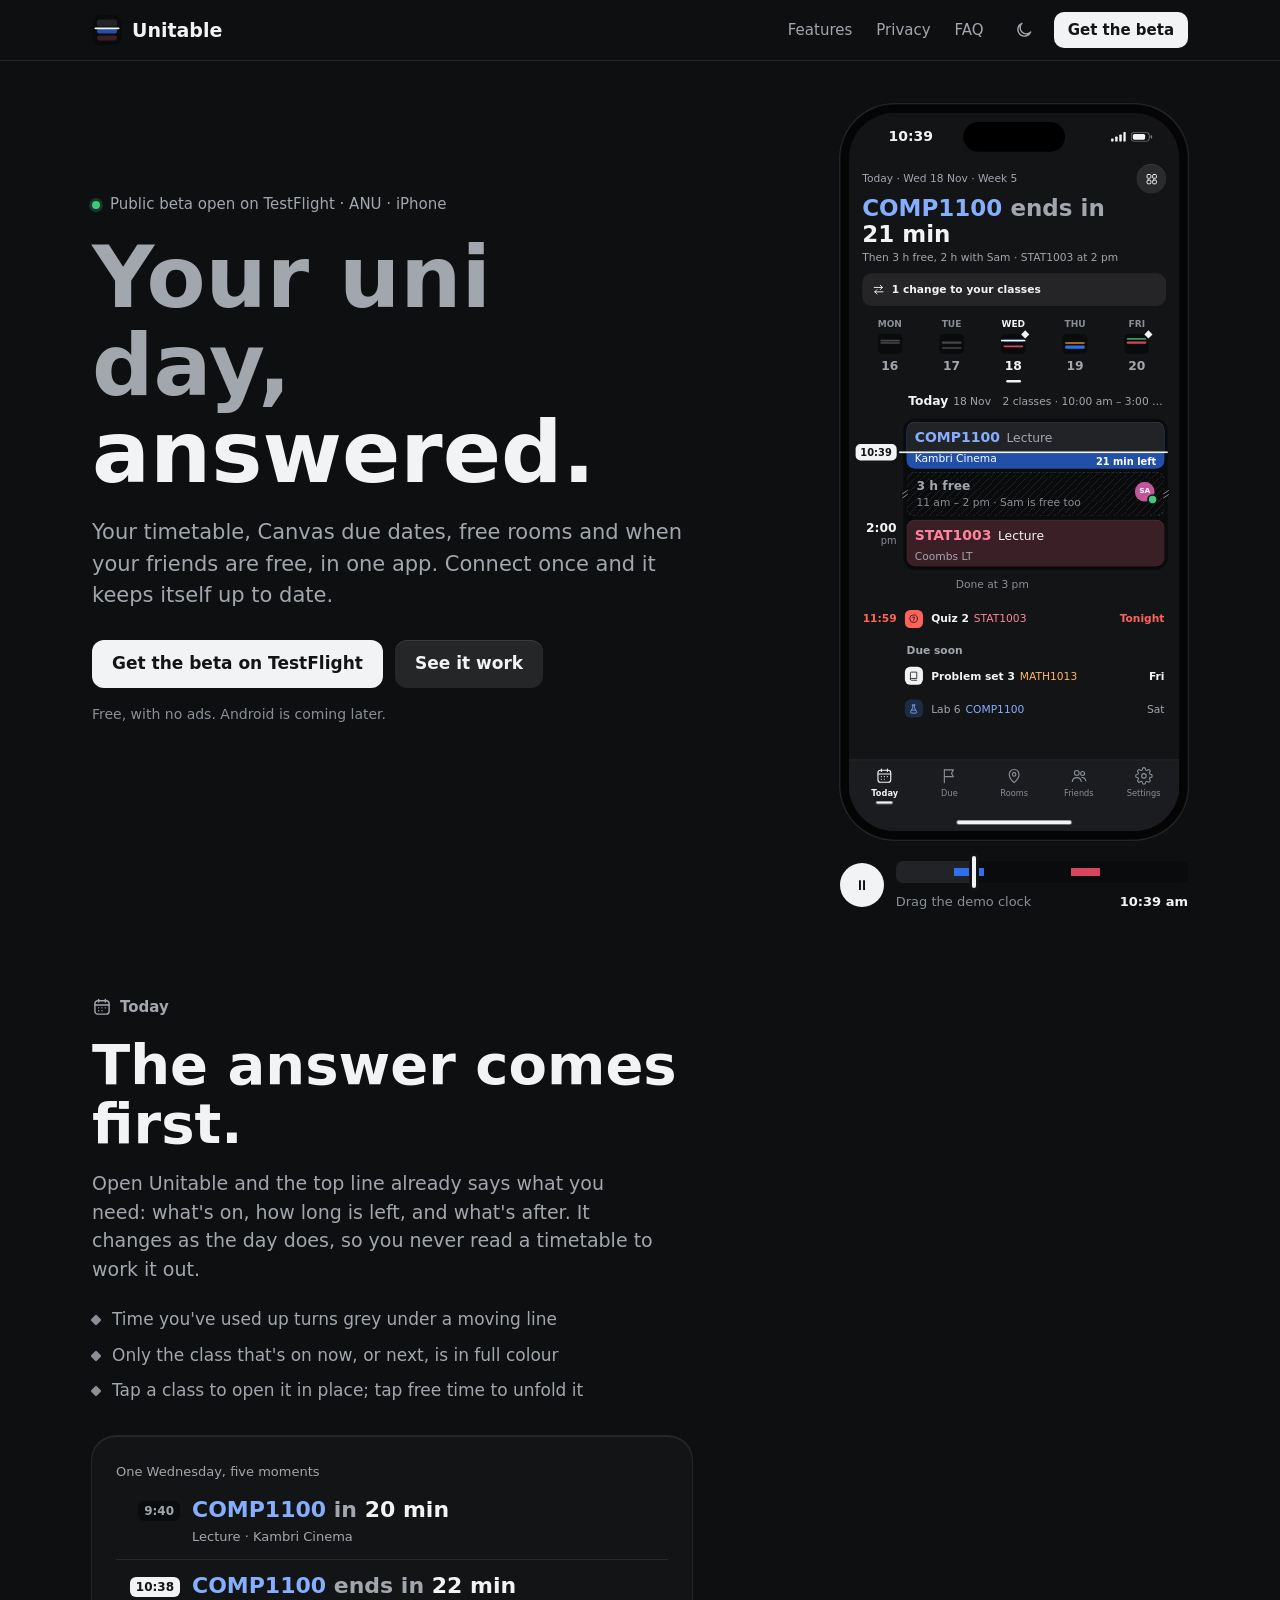
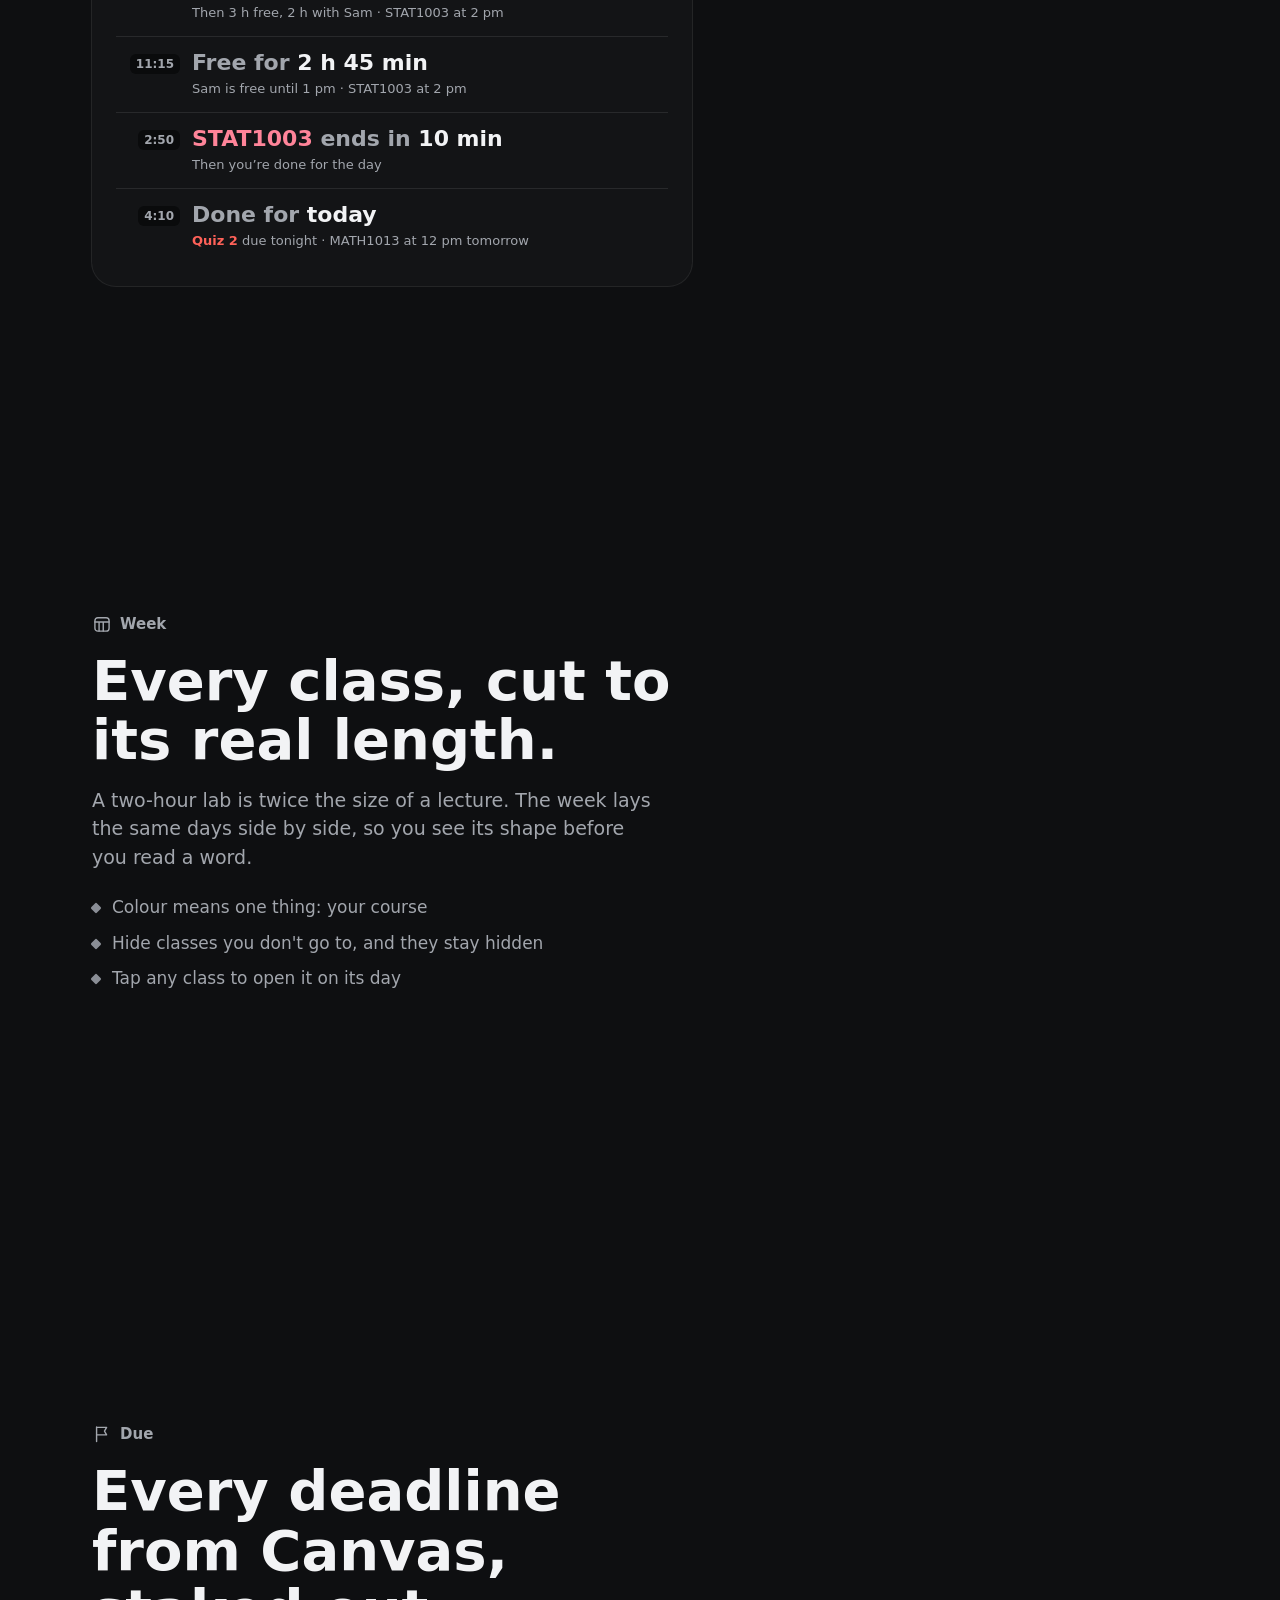
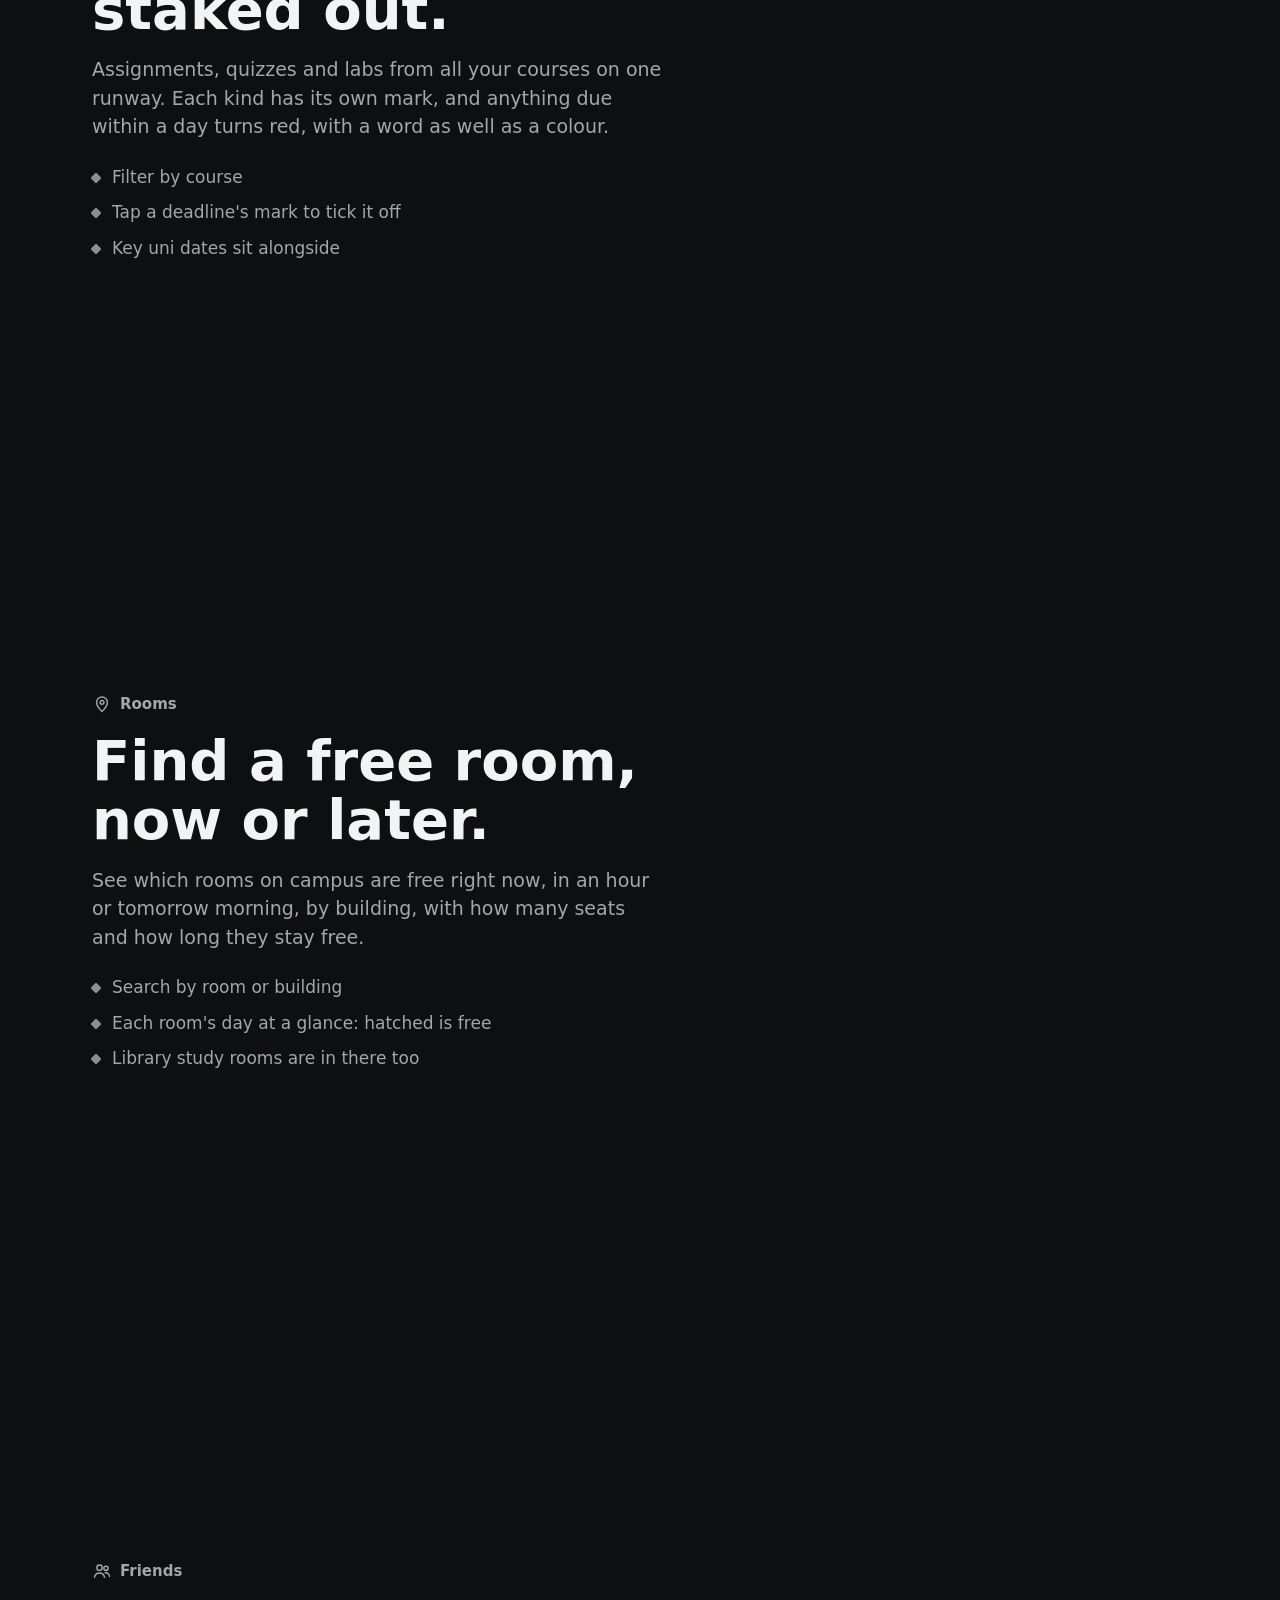
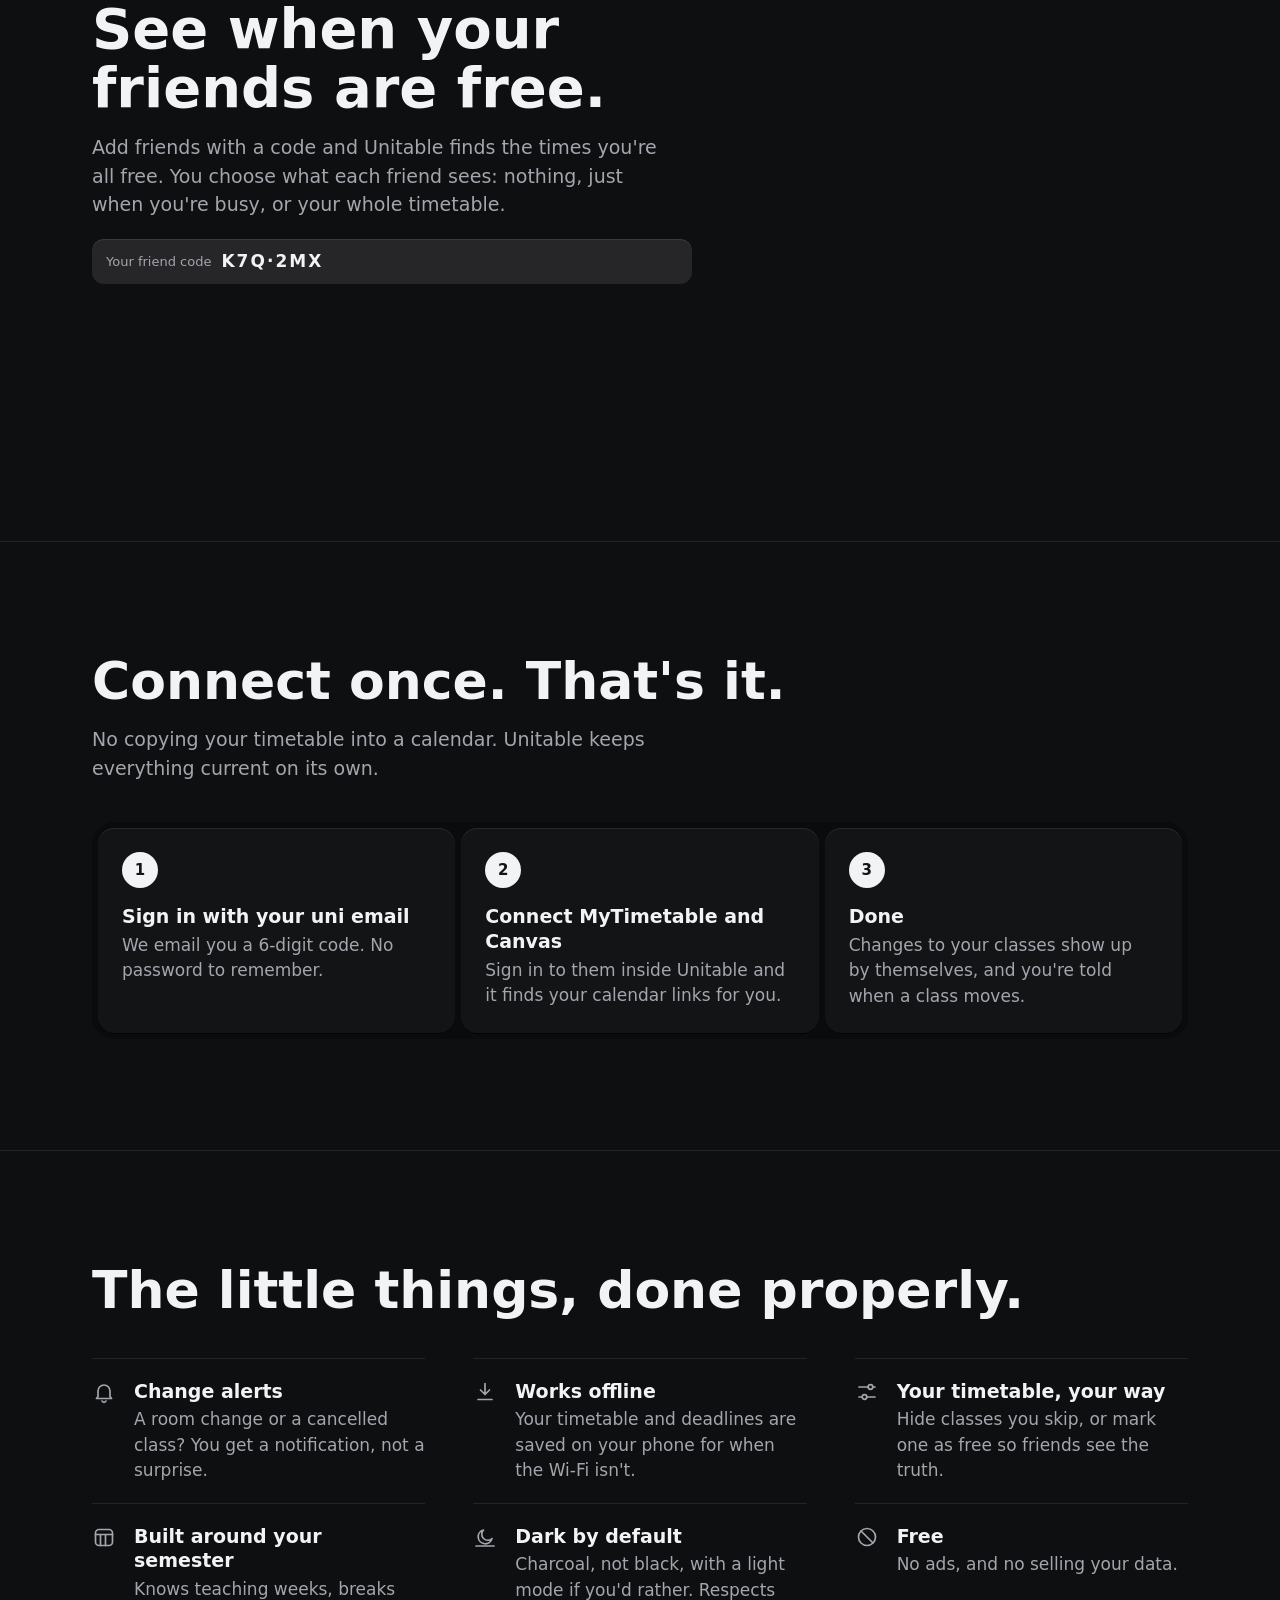
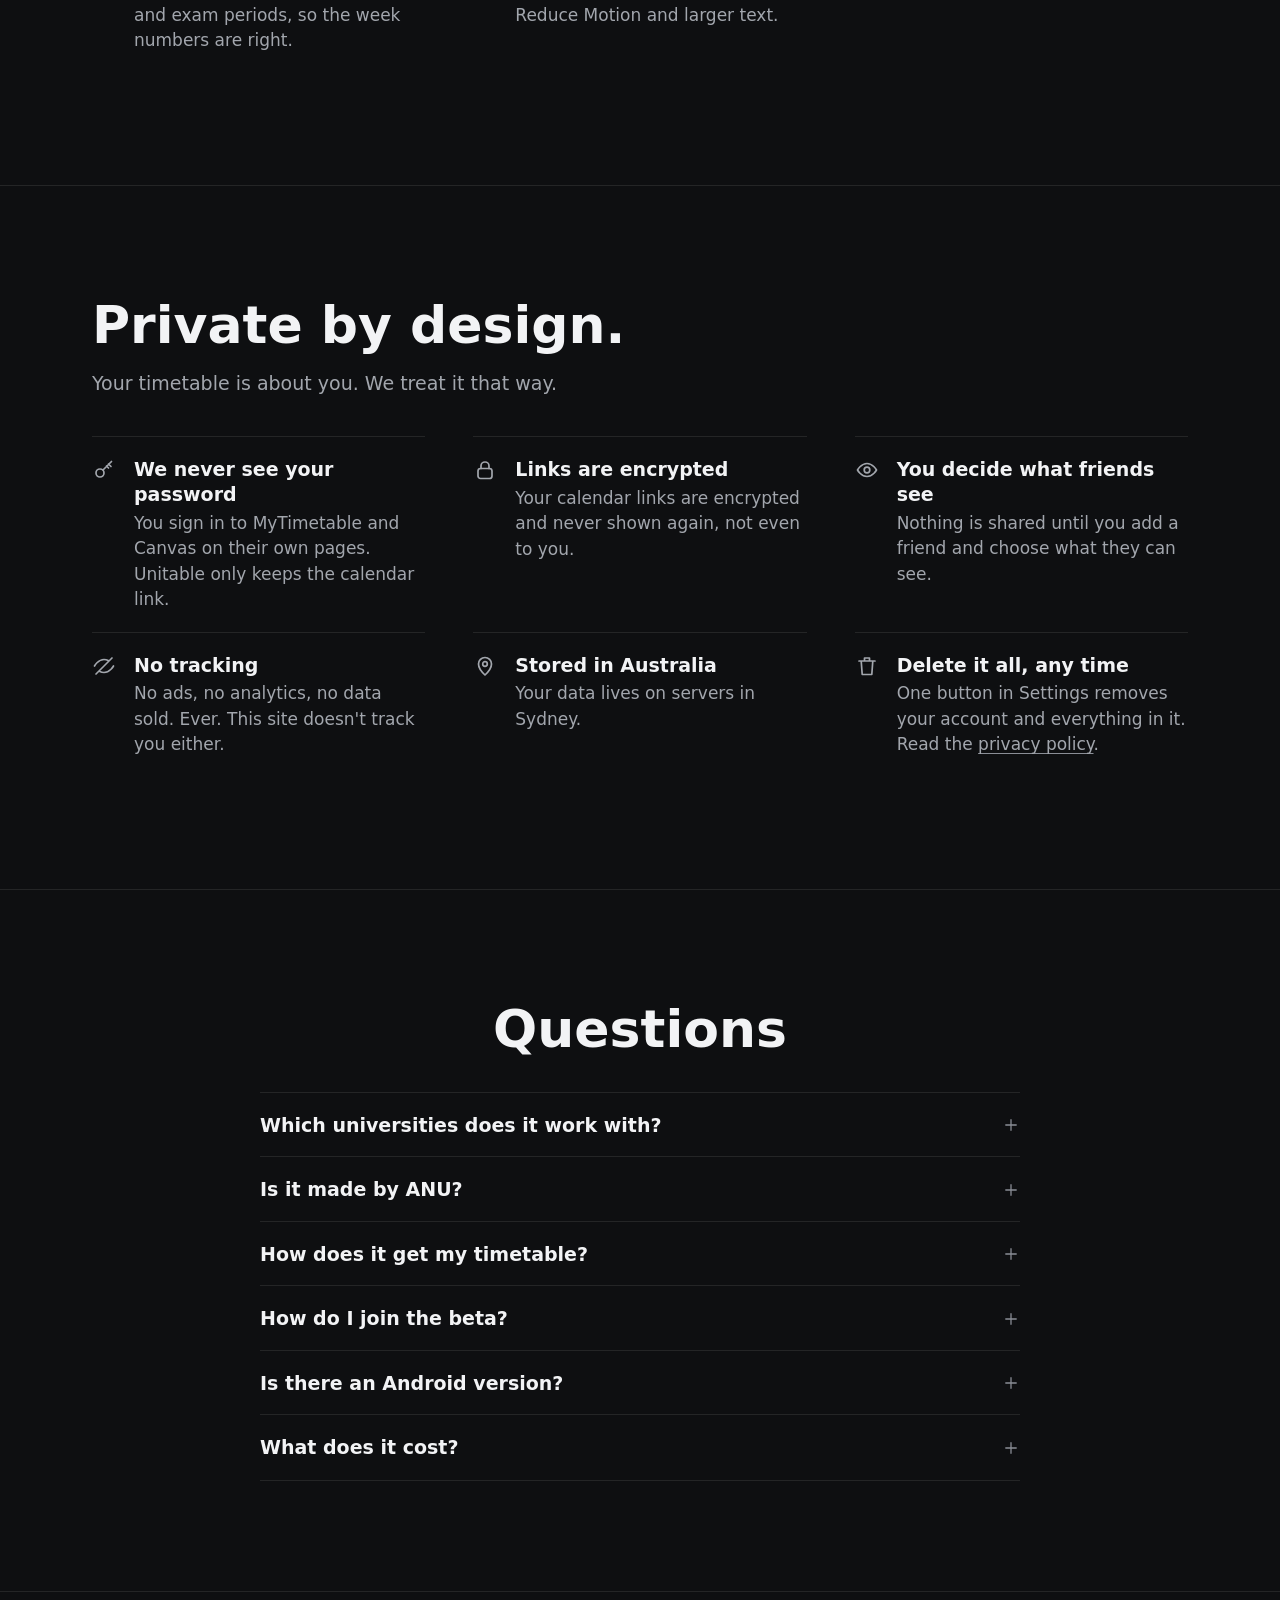
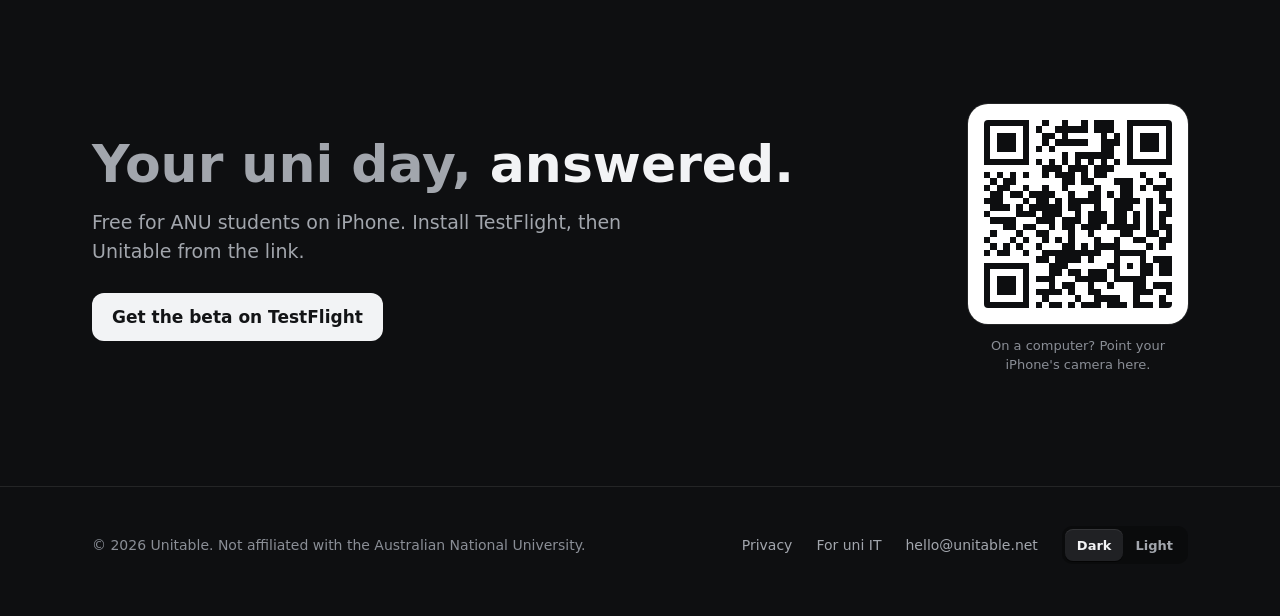
==== commit 5d8e0b88: "Site: drop "no subscriptions" from the Free point" ====
--- a/index.html
+++ b/index.html
@@ -305,7 +305,7 @@
       <div><svg class="icon"><use href="#i-sliders"/></svg><h3>Your timetable, your way</h3><p>Hide classes you skip, or mark one as free so friends see the truth.</p></div>
       <div><svg class="icon"><use href="#i-weeks"/></svg><h3>Built around your semester</h3><p>Knows teaching weeks, breaks and exam periods, so the week numbers are right.</p></div>
       <div><svg class="icon"><use href="#i-moonset"/></svg><h3>Dark by default</h3><p>Charcoal, not black, with a light mode if you'd rather. Respects Reduce Motion and larger text.</p></div>
-      <div><svg class="icon"><use href="#i-gift"/></svg><h3>Free</h3><p>No ads, no subscriptions, and no selling your data.</p></div>
+      <div><svg class="icon"><use href="#i-gift"/></svg><h3>Free</h3><p>No ads, and no selling your data.</p></div>
     </div>
   </div>
 </section>
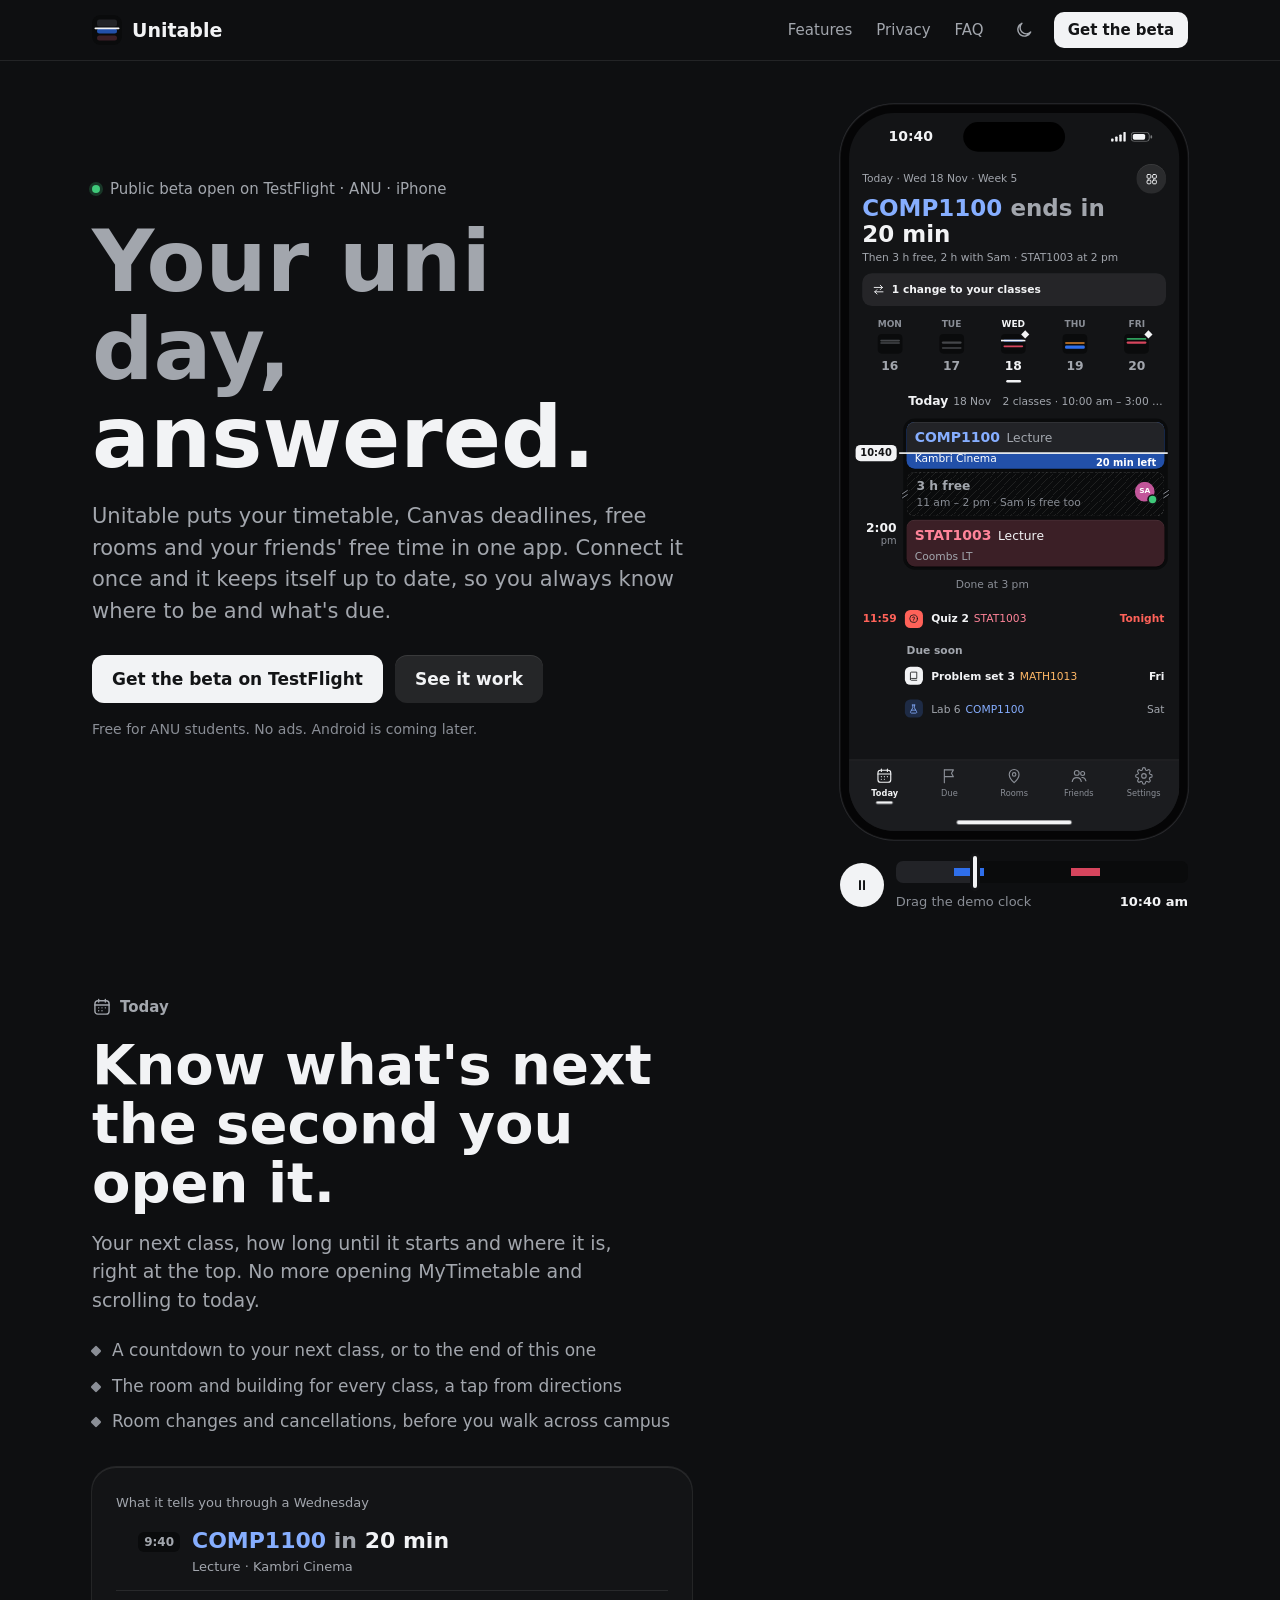
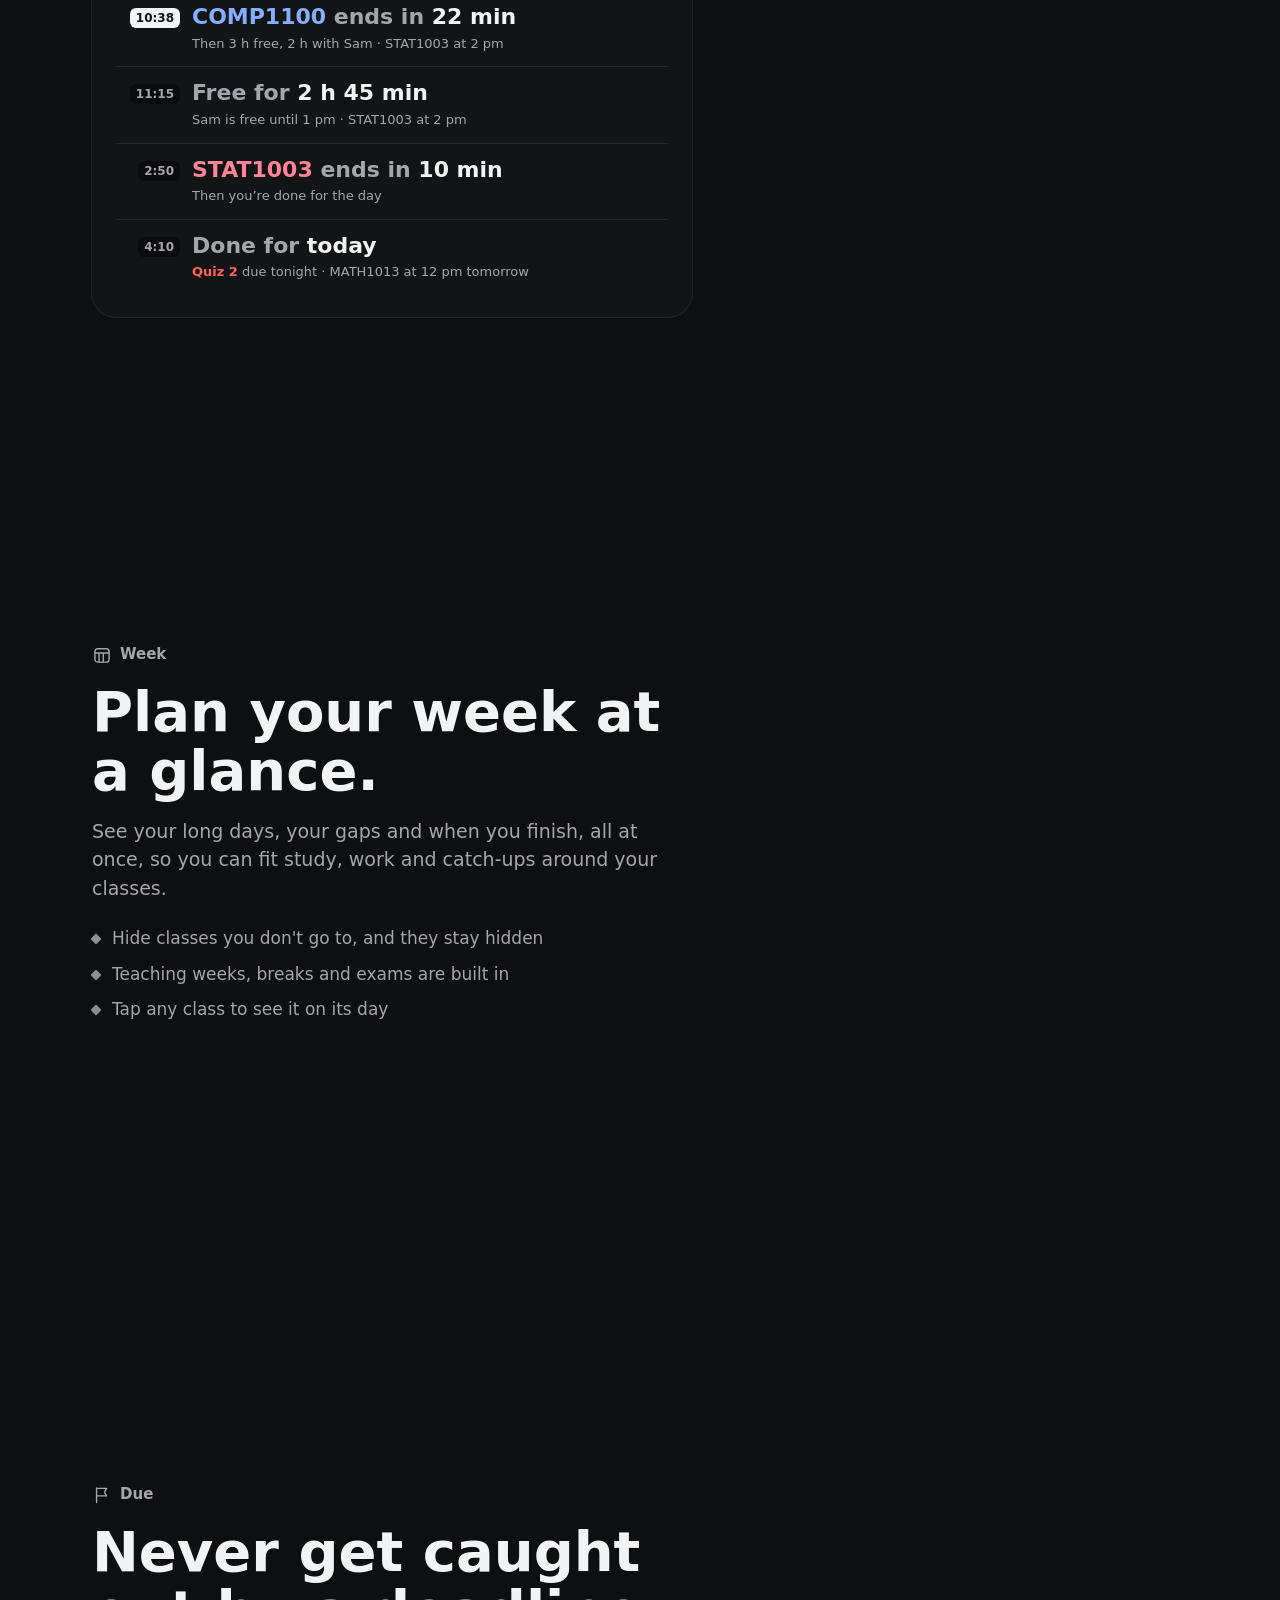
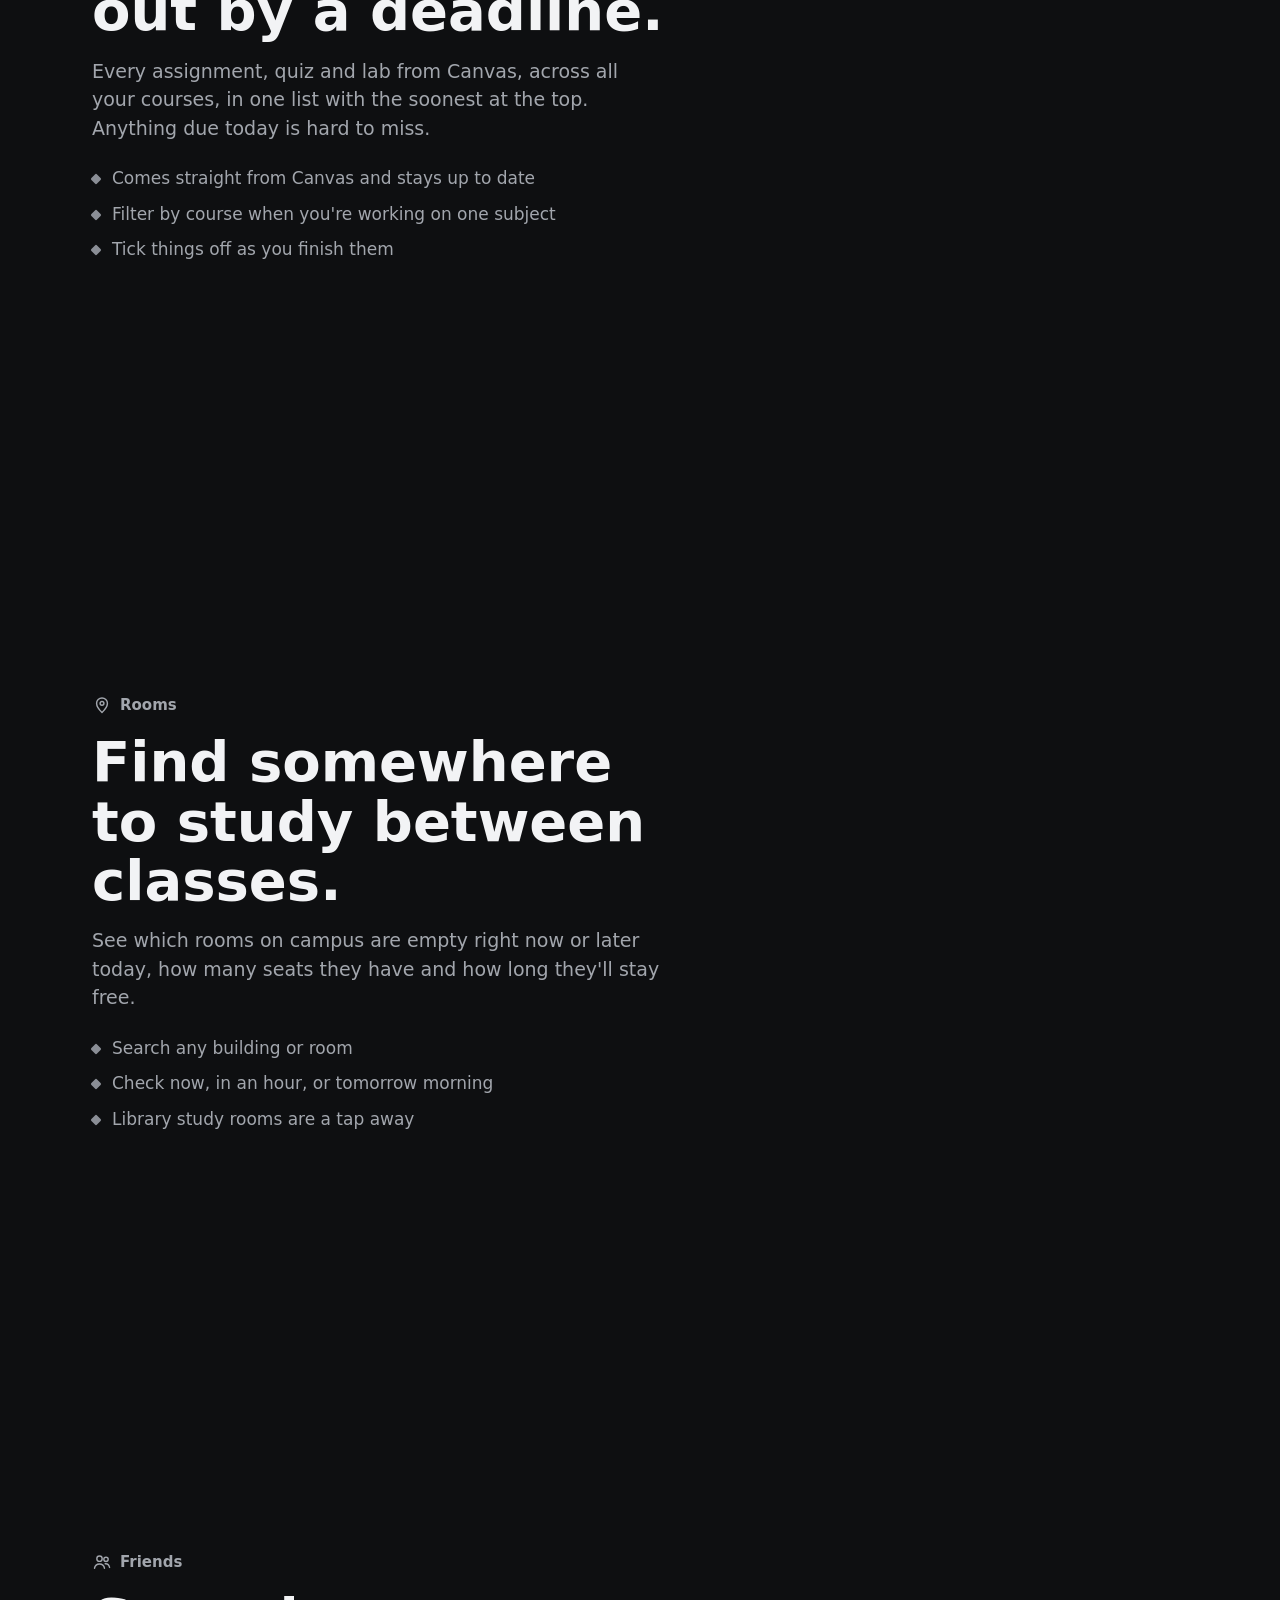
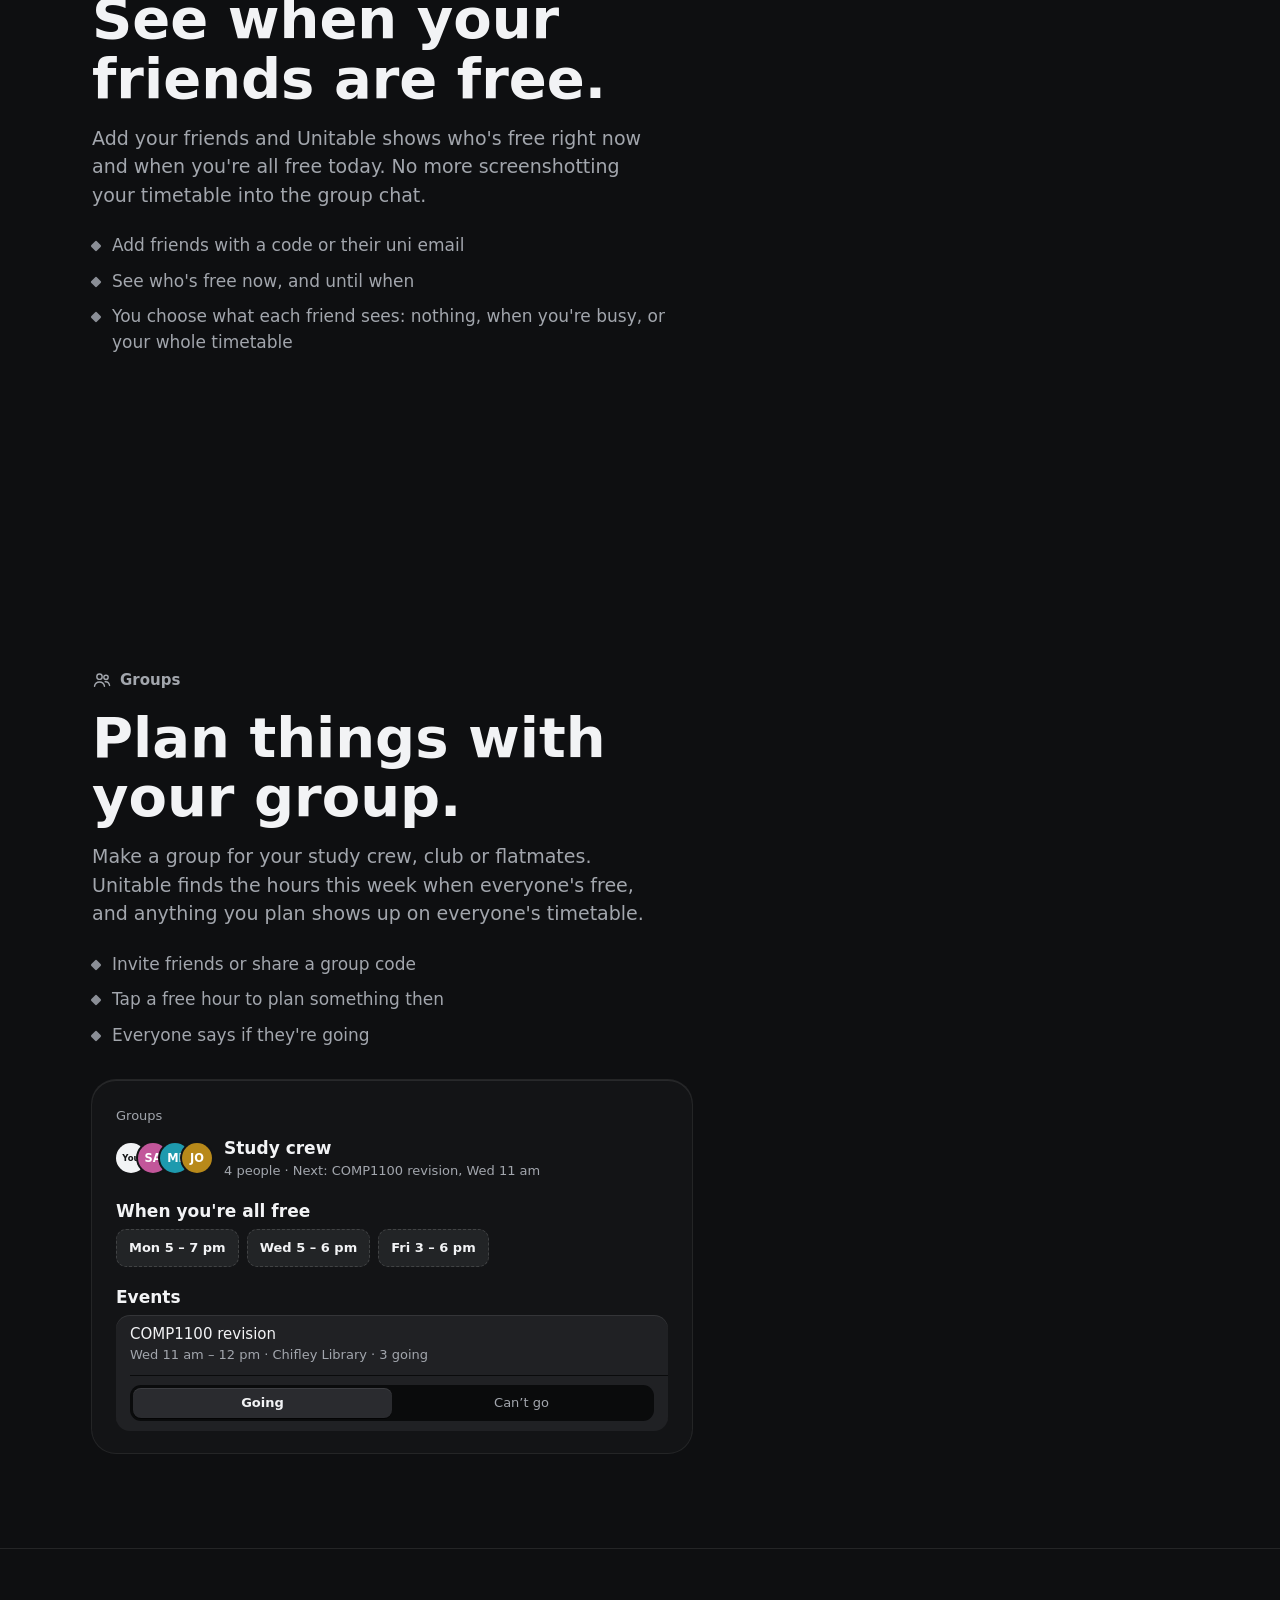
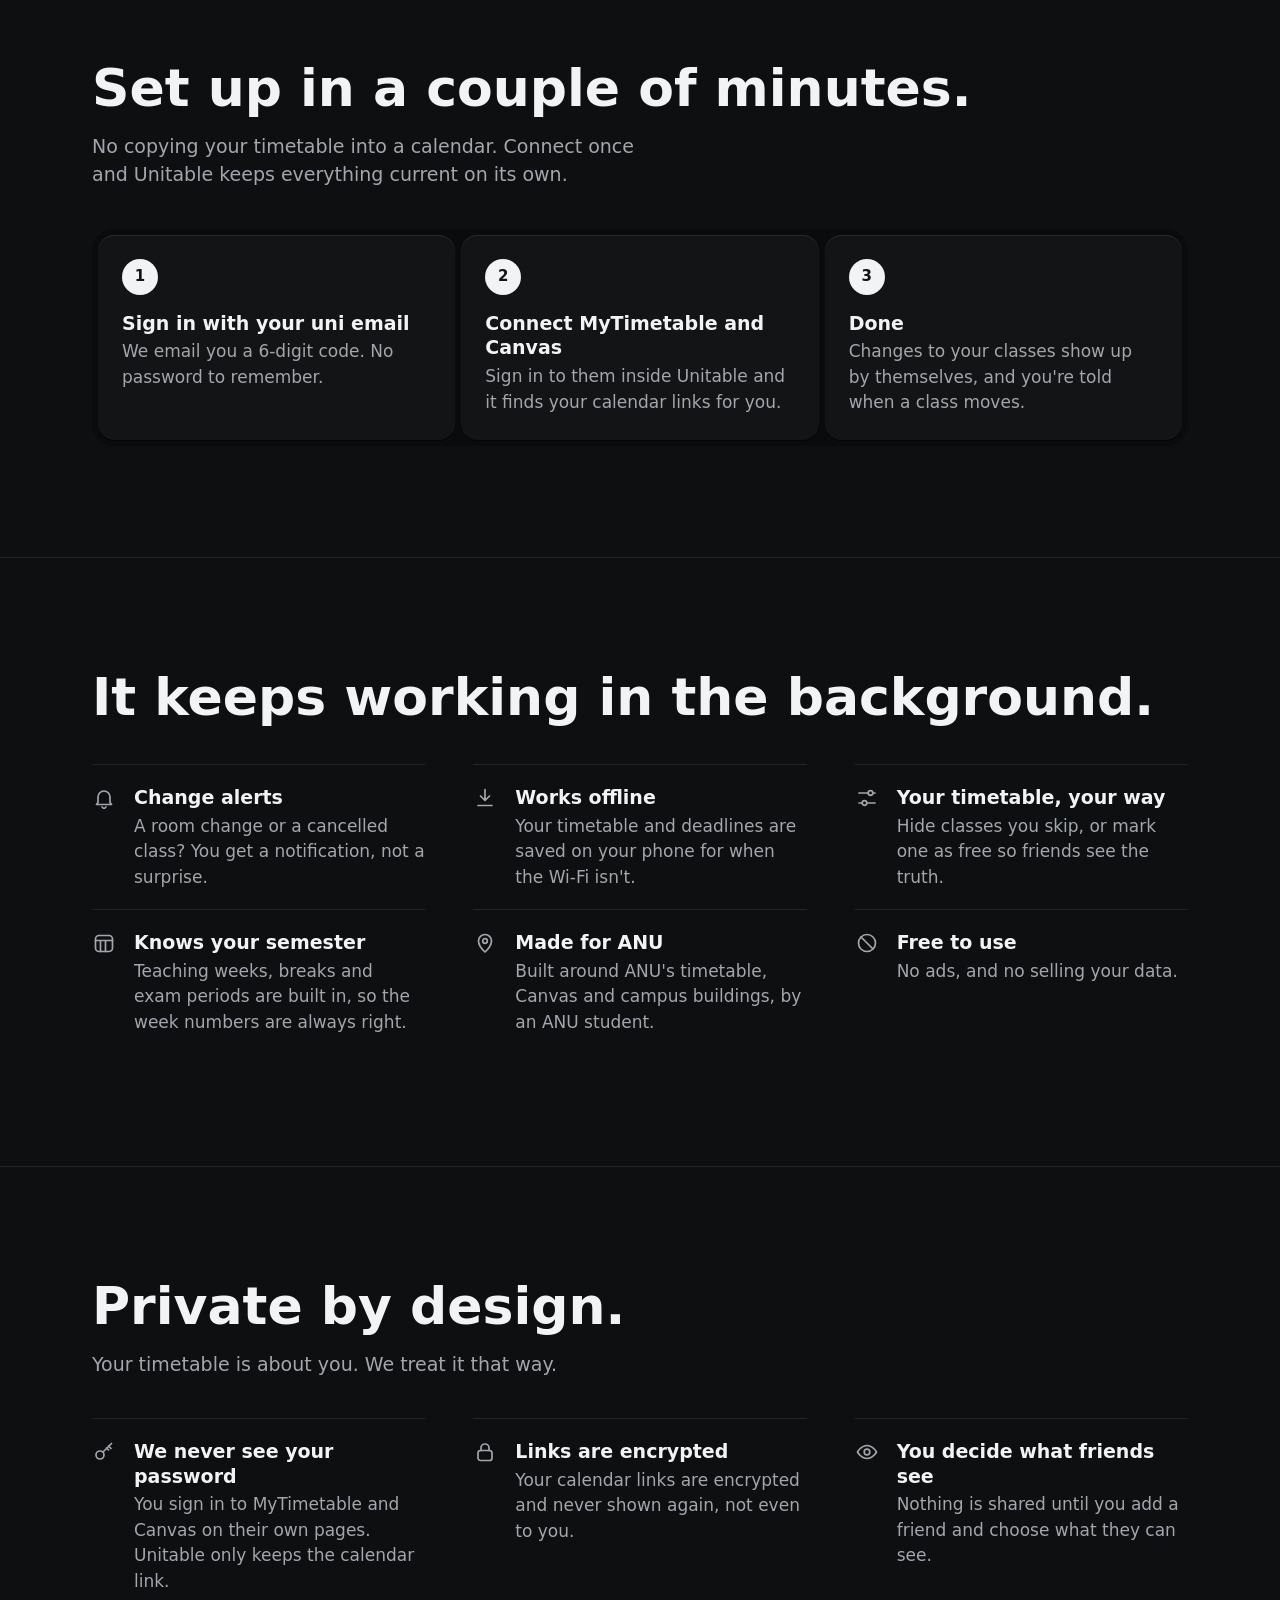
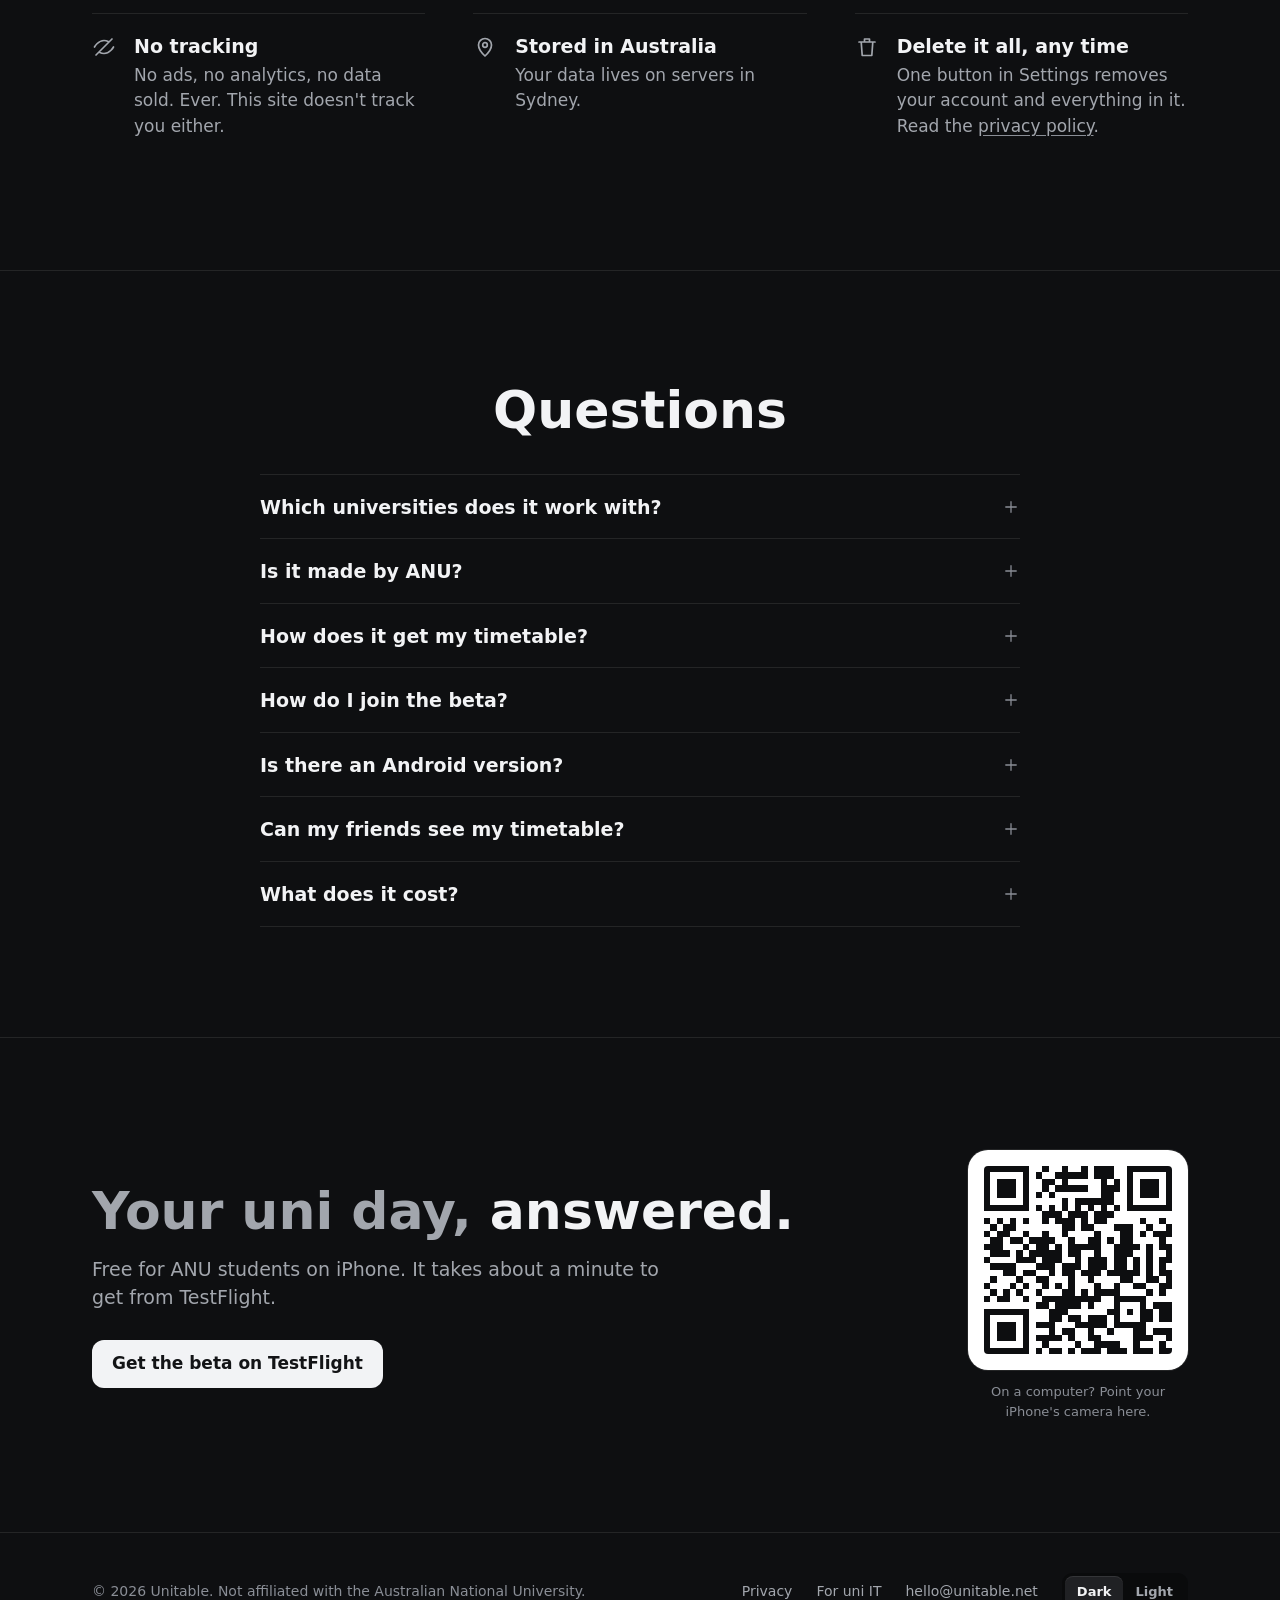
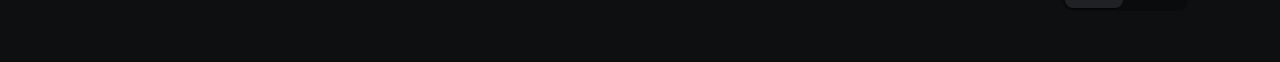
==== commit eae8cb0b: "Site: market what students get done, not how it looks - Section copy leads with outcomes (know what'" ====
--- a/index.html
+++ b/index.html
@@ -4,9 +4,9 @@
 <meta charset="utf-8">
 <meta name="viewport" content="width=device-width, initial-scale=1, viewport-fit=cover">
 <title>Unitable: your uni day, answered</title>
-<meta name="description" content="Your ANU timetable, Canvas due dates, free rooms and friends' free time in one app, kept up to date automatically. Free beta on TestFlight.">
+<meta name="description" content="Your ANU timetable, Canvas deadlines, free rooms and when your friends are free, in one app that keeps itself up to date. Free on TestFlight.">
 <meta property="og:title" content="Unitable: your uni day, answered">
-<meta property="og:description" content="Timetable, due dates, free rooms and friends, in one app. For ANU students.">
+<meta property="og:description" content="Know where to be, what's due and who's free. Timetable, Canvas deadlines, free rooms and friends in one app for ANU students.">
 <meta property="og:image" content="https://unitable.net/og.png">
 <meta property="og:type" content="website">
 <meta property="og:url" content="https://unitable.net/">
@@ -106,39 +106,39 @@
       <header class="chapter hero-copy" data-page="today">
         <div class="eyebrow rise" style="--i:0"><span class="live-dot" aria-hidden="true"></span>Public beta open on TestFlight · ANU · iPhone</div>
         <h1 id="hero-title" class="rise" style="--i:1"><span class="dim">Your uni day,</span><br>answered.</h1>
-        <p class="lead rise" style="--i:2">Your timetable, Canvas due dates, free rooms and when your friends are free, in one app. Connect once and it keeps itself up to date.</p>
+        <p class="lead rise" style="--i:2">Unitable puts your timetable, Canvas deadlines, free rooms and your friends' free time in one app. Connect it once and it keeps itself up to date, so you always know where to be and what's due.</p>
         <div class="cta rise" style="--i:3">
           <a class="btn" href="https://testflight.apple.com/join/YDuWd1f5">Get the beta on TestFlight</a>
           <a class="ghost big" href="#today">See it work</a>
         </div>
-        <p class="note rise" style="--i:4">Free, with no ads. Android is coming later.</p>
+        <p class="note rise" style="--i:4">Free for ANU students. No ads. Android is coming later.</p>
       </header>
 
       <div id="features"></div>
 
       <article class="chapter" id="today" data-page="today" aria-labelledby="today-title">
         <div class="kicker"><svg class="icon"><use href="#i-today"/></svg>Today</div>
-        <h2 id="today-title">The answer comes first.</h2>
-        <p class="sub">Open Unitable and the top line already says what you need: what's on, how long is left, and what's after. It changes as the day does, so you never read a timetable to work it out.</p>
-        <ul class="points">
-          <li>Time you've used up turns grey under a moving line</li>
-          <li>Only the class that's on now, or next, is in full colour</li>
-          <li>Tap a class to open it in place; tap free time to unfold it</li>
+        <h2 id="today-title">Know what's next the second you open it.</h2>
+        <p class="sub">Your next class, how long until it starts and where it is, right at the top. No more opening MyTimetable and scrolling to today.</p>
+        <ul class="points">
+          <li>A countdown to your next class, or to the end of this one</li>
+          <li>The room and building for every class, a tap from directions</li>
+          <li>Room changes and cancellations, before you walk across campus</li>
         </ul>
         <div class="panel moments-panel">
-          <div class="eyeline">One Wednesday, five moments</div>
+          <div class="eyeline">What it tells you through a Wednesday</div>
           <ul class="moments" data-moments></ul>
         </div>
       </article>
 
       <article class="chapter" id="week" data-page="week" aria-labelledby="week-title">
         <div class="kicker"><svg class="icon"><use href="#i-weeks"/></svg>Week</div>
-        <h2 id="week-title">Every class, cut to its real length.</h2>
-        <p class="sub">A two-hour lab is twice the size of a lecture. The week lays the same days side by side, so you see its shape before you read a word.</p>
-        <ul class="points">
-          <li>Colour means one thing: your course</li>
+        <h2 id="week-title">Plan your week at a glance.</h2>
+        <p class="sub">See your long days, your gaps and when you finish, all at once, so you can fit study, work and catch-ups around your classes.</p>
+        <ul class="points">
           <li>Hide classes you don't go to, and they stay hidden</li>
-          <li>Tap any class to open it on its day</li>
+          <li>Teaching weeks, breaks and exams are built in</li>
+          <li>Tap any class to see it on its day</li>
         </ul>
         <div class="demo" data-demo="week">
           <div class="panel">
@@ -153,12 +153,12 @@
 
       <article class="chapter" id="due" data-page="due" aria-labelledby="due-title">
         <div class="kicker"><svg class="icon"><use href="#i-due"/></svg>Due</div>
-        <h2 id="due-title">Every deadline from Canvas, staked out.</h2>
-        <p class="sub">Assignments, quizzes and labs from all your courses on one runway. Each kind has its own mark, and anything due within a day turns red, with a word as well as a colour.</p>
-        <ul class="points">
-          <li>Filter by course</li>
-          <li>Tap a deadline's mark to tick it off</li>
-          <li>Key uni dates sit alongside</li>
+        <h2 id="due-title">Never get caught out by a deadline.</h2>
+        <p class="sub">Every assignment, quiz and lab from Canvas, across all your courses, in one list with the soonest at the top. Anything due today is hard to miss.</p>
+        <ul class="points">
+          <li>Comes straight from Canvas and stays up to date</li>
+          <li>Filter by course when you're working on one subject</li>
+          <li>Tick things off as you finish them</li>
         </ul>
         <div class="demo" data-demo="due">
           <div class="panel" data-due>
@@ -175,12 +175,12 @@
 
       <article class="chapter" id="rooms" data-page="rooms" aria-labelledby="rooms-title">
         <div class="kicker"><svg class="icon"><use href="#i-rooms"/></svg>Rooms</div>
-        <h2 id="rooms-title">Find a free room, now or later.</h2>
-        <p class="sub">See which rooms on campus are free right now, in an hour or tomorrow morning, by building, with how many seats and how long they stay free.</p>
-        <ul class="points">
-          <li>Search by room or building</li>
-          <li>Each room's day at a glance: hatched is free</li>
-          <li>Library study rooms are in there too</li>
+        <h2 id="rooms-title">Find somewhere to study between classes.</h2>
+        <p class="sub">See which rooms on campus are empty right now or later today, how many seats they have and how long they'll stay free.</p>
+        <ul class="points">
+          <li>Search any building or room</li>
+          <li>Check now, in an hour, or tomorrow morning</li>
+          <li>Library study rooms are a tap away</li>
         </ul>
         <div class="demo" data-demo="rooms">
           <div class="panel" data-rooms>
@@ -199,8 +199,12 @@
       <article class="chapter" id="friends" data-page="friends" aria-labelledby="friends-title">
         <div class="kicker"><svg class="icon"><use href="#i-friends"/></svg>Friends</div>
         <h2 id="friends-title">See when your friends are free.</h2>
-        <p class="sub">Add friends with a code and Unitable finds the times you're all free. You choose what each friend sees: nothing, just when you're busy, or your whole timetable.</p>
-        <div class="code-chip">Your friend code <b>K7Q·2MX</b></div>
+        <p class="sub">Add your friends and Unitable shows who's free right now and when you're all free today. No more screenshotting your timetable into the group chat.</p>
+        <ul class="points">
+          <li>Add friends with a code or their uni email</li>
+          <li>See who's free now, and until when</li>
+          <li>You choose what each friend sees: nothing, when you're busy, or your whole timetable</li>
+        </ul>
         <div class="demo" data-demo="friends">
           <div class="panel" data-friends>
             <div class="head-row">
@@ -221,6 +225,33 @@
             <h3 class="screen-h">Who’s in your classes</h3>
             <div class="row-card switch-row"><span id="classmates-l">Show me to classmates</span><button type="button" class="switch" role="switch" aria-checked="true" aria-labelledby="classmates-l" data-classmates></button></div>
             <p class="fine-note" data-classmates-note>When on, other students who also turned this on can see you're in the same class. Everyone else only sees a count.</p>
+          </div>
+        </div>
+      </article>
+
+      <article class="chapter" id="groups" data-page="friends" aria-labelledby="groups-title">
+        <div class="kicker"><svg class="icon"><use href="#i-friends"/></svg>Groups</div>
+        <h2 id="groups-title">Plan things with your group.</h2>
+        <p class="sub">Make a group for your study crew, club or flatmates. Unitable finds the hours this week when everyone's free, and anything you plan shows up on everyone's timetable.</p>
+        <ul class="points">
+          <li>Invite friends or share a group code</li>
+          <li>Tap a free hour to plan something then</li>
+          <li>Everyone says if they're going</li>
+        </ul>
+        <div class="panel group-demo">
+          <div class="eyeline">Groups</div>
+          <div class="g-head">
+            <span class="stack" aria-hidden="true"><span class="av me">You</span><span class="av" style="--acc:#c2569a">SA</span><span class="av" style="--acc:#1e9aae">MI</span><span class="av" style="--acc:#b8891a">JO</span></span>
+            <div><div class="g-name">Study crew</div><div class="g-sub">4 people · Next: COMP1100 revision, Wed 11 am</div></div>
+          </div>
+          <h3 class="screen-h">When you're all free</h3>
+          <div class="g-free" aria-label="Times this week when everyone is free">
+            <span>Mon 5 – 7 pm</span><span>Wed 5 – 6 pm</span><span>Fri 3 – 6 pm</span>
+          </div>
+          <h3 class="screen-h">Events</h3>
+          <div class="group">
+            <div class="item"><div class="it"><div class="tt">COMP1100 revision</div><div class="ss">Wed 11 am – 12 pm · Chifley Library · <span data-going-count>3</span> going</div></div></div>
+            <div class="item rsvp-row"><div class="seg" role="radiogroup" aria-label="Are you going to COMP1100 revision?" data-rsvp></div></div>
           </div>
         </div>
       </article>
@@ -286,8 +317,8 @@
 
 <section class="section" aria-labelledby="start-title">
   <div class="wrap">
-    <h2 id="start-title">Connect once. That's it.</h2>
-    <p class="sub">No copying your timetable into a calendar. Unitable keeps everything current on its own.</p>
+    <h2 id="start-title">Set up in a couple of minutes.</h2>
+    <p class="sub">No copying your timetable into a calendar. Connect once and Unitable keeps everything current on its own.</p>
     <ol class="steps">
       <li><h3>Sign in with your uni email</h3><p>We email you a 6-digit code. No password to remember.</p></li>
       <li><h3>Connect MyTimetable and Canvas</h3><p>Sign in to them inside Unitable and it finds your calendar links for you.</p></li>
@@ -298,14 +329,14 @@
 
 <section class="section" aria-labelledby="little-title">
   <div class="wrap">
-    <h2 id="little-title">The little things, done properly.</h2>
+    <h2 id="little-title">It keeps working in the background.</h2>
     <div class="facts">
       <div><svg class="icon"><use href="#i-bell"/></svg><h3>Change alerts</h3><p>A room change or a cancelled class? You get a notification, not a surprise.</p></div>
       <div><svg class="icon"><use href="#i-offline"/></svg><h3>Works offline</h3><p>Your timetable and deadlines are saved on your phone for when the Wi-Fi isn't.</p></div>
       <div><svg class="icon"><use href="#i-sliders"/></svg><h3>Your timetable, your way</h3><p>Hide classes you skip, or mark one as free so friends see the truth.</p></div>
-      <div><svg class="icon"><use href="#i-weeks"/></svg><h3>Built around your semester</h3><p>Knows teaching weeks, breaks and exam periods, so the week numbers are right.</p></div>
-      <div><svg class="icon"><use href="#i-moonset"/></svg><h3>Dark by default</h3><p>Charcoal, not black, with a light mode if you'd rather. Respects Reduce Motion and larger text.</p></div>
-      <div><svg class="icon"><use href="#i-gift"/></svg><h3>Free</h3><p>No ads, and no selling your data.</p></div>
+      <div><svg class="icon"><use href="#i-weeks"/></svg><h3>Knows your semester</h3><p>Teaching weeks, breaks and exam periods are built in, so the week numbers are always right.</p></div>
+      <div><svg class="icon"><use href="#i-rooms"/></svg><h3>Made for ANU</h3><p>Built around ANU's timetable, Canvas and campus buildings, by an ANU student.</p></div>
+      <div><svg class="icon"><use href="#i-gift"/></svg><h3>Free to use</h3><p>No ads, and no selling your data.</p></div>
     </div>
   </div>
 </section>
@@ -334,7 +365,8 @@
       <details><summary>How does it get my timetable?<svg class="icon" aria-hidden="true"><use href="#i-plus"/></svg></summary><p>MyTimetable and Canvas both give every student a private calendar link. You sign in once inside Unitable, it finds those links, and it checks them for changes from then on.</p></details>
       <details><summary>How do I join the beta?<svg class="icon" aria-hidden="true"><use href="#i-plus"/></svg></summary><p>Unitable is on TestFlight, Apple's app for trying apps before they're on the App Store. Tap "Get the beta on TestFlight" on your iPhone. If you don't have TestFlight yet, the App Store will offer it first; then install Unitable from it.</p></details>
       <details><summary>Is there an Android version?<svg class="icon" aria-hidden="true"><use href="#i-plus"/></svg></summary><p>It's coming. The beta is iPhone first.</p></details>
-      <details><summary>What does it cost?<svg class="icon" aria-hidden="true"><use href="#i-plus"/></svg></summary><p>Nothing.</p></details>
+      <details><summary>Can my friends see my timetable?<svg class="icon" aria-hidden="true"><use href="#i-plus"/></svg></summary><p>Only if you let them. When you add a friend you choose what they see: nothing, just when you're busy, or your whole timetable, and you can change it any time. Joining a group shares when you're free and busy with the people in it.</p></details>
+      <details><summary>What does it cost?<svg class="icon" aria-hidden="true"><use href="#i-plus"/></svg></summary><p>Unitable is free. The one paid extra is an optional calendar link, $2.99 a year, if you also want your classes in your phone's calendar app.</p></details>
     </div>
   </div>
 </section>
@@ -343,7 +375,7 @@
   <div class="wrap closing-grid">
     <div>
       <h2 id="closing-title"><span class="dim">Your uni day,</span> answered.</h2>
-      <p class="sub">Free for ANU students on iPhone. Install TestFlight, then Unitable from the link.</p>
+      <p class="sub">Free for ANU students on iPhone. It takes about a minute to get from TestFlight.</p>
       <div class="cta">
         <a class="btn" href="https://testflight.apple.com/join/YDuWd1f5">Get the beta on TestFlight</a>
       </div>
--- a/assets/site.css
+++ b/assets/site.css
@@ -846,3 +846,16 @@
 .seg.scroll::-webkit-scrollbar { display: none; }
 .seg.scroll button { flex: none; padding: 0 14px; overflow: visible; }
 .seg.scroll .thumb { left: 3px; transition: transform var(--snap-ms) var(--snap), width var(--snap-ms) var(--snap); }
+
+/* Groups demo (chapter panel). */
+.g-head { display: flex; align-items: center; gap: 12px; margin-top: 10px; }
+.stack { display: inline-flex; flex: none; }
+.stack .av { --s: 30px; box-shadow: 0 0 0 2px var(--ground); }
+.stack .av + .av { margin-left: -8px; }
+.g-name { font-size: 17px; font-weight: 600; }
+.g-sub { font-size: 13px; color: var(--ink2); }
+.g-free { display: flex; flex-wrap: wrap; gap: 8px; }
+.g-free span { position: relative; padding: 8px 12px; border-radius: 10px; background: var(--wash); font-size: 13px; font-weight: 600; font-variant-numeric: tabular-nums; overflow: hidden; border: 1px dashed var(--hatch-edge); }
+.rsvp-row .seg { width: 100%; }
+.group-demo .screen-h { font-size: 17px; margin: 20px 0 8px; }
+.chapter .group-demo { margin-top: 32px; }
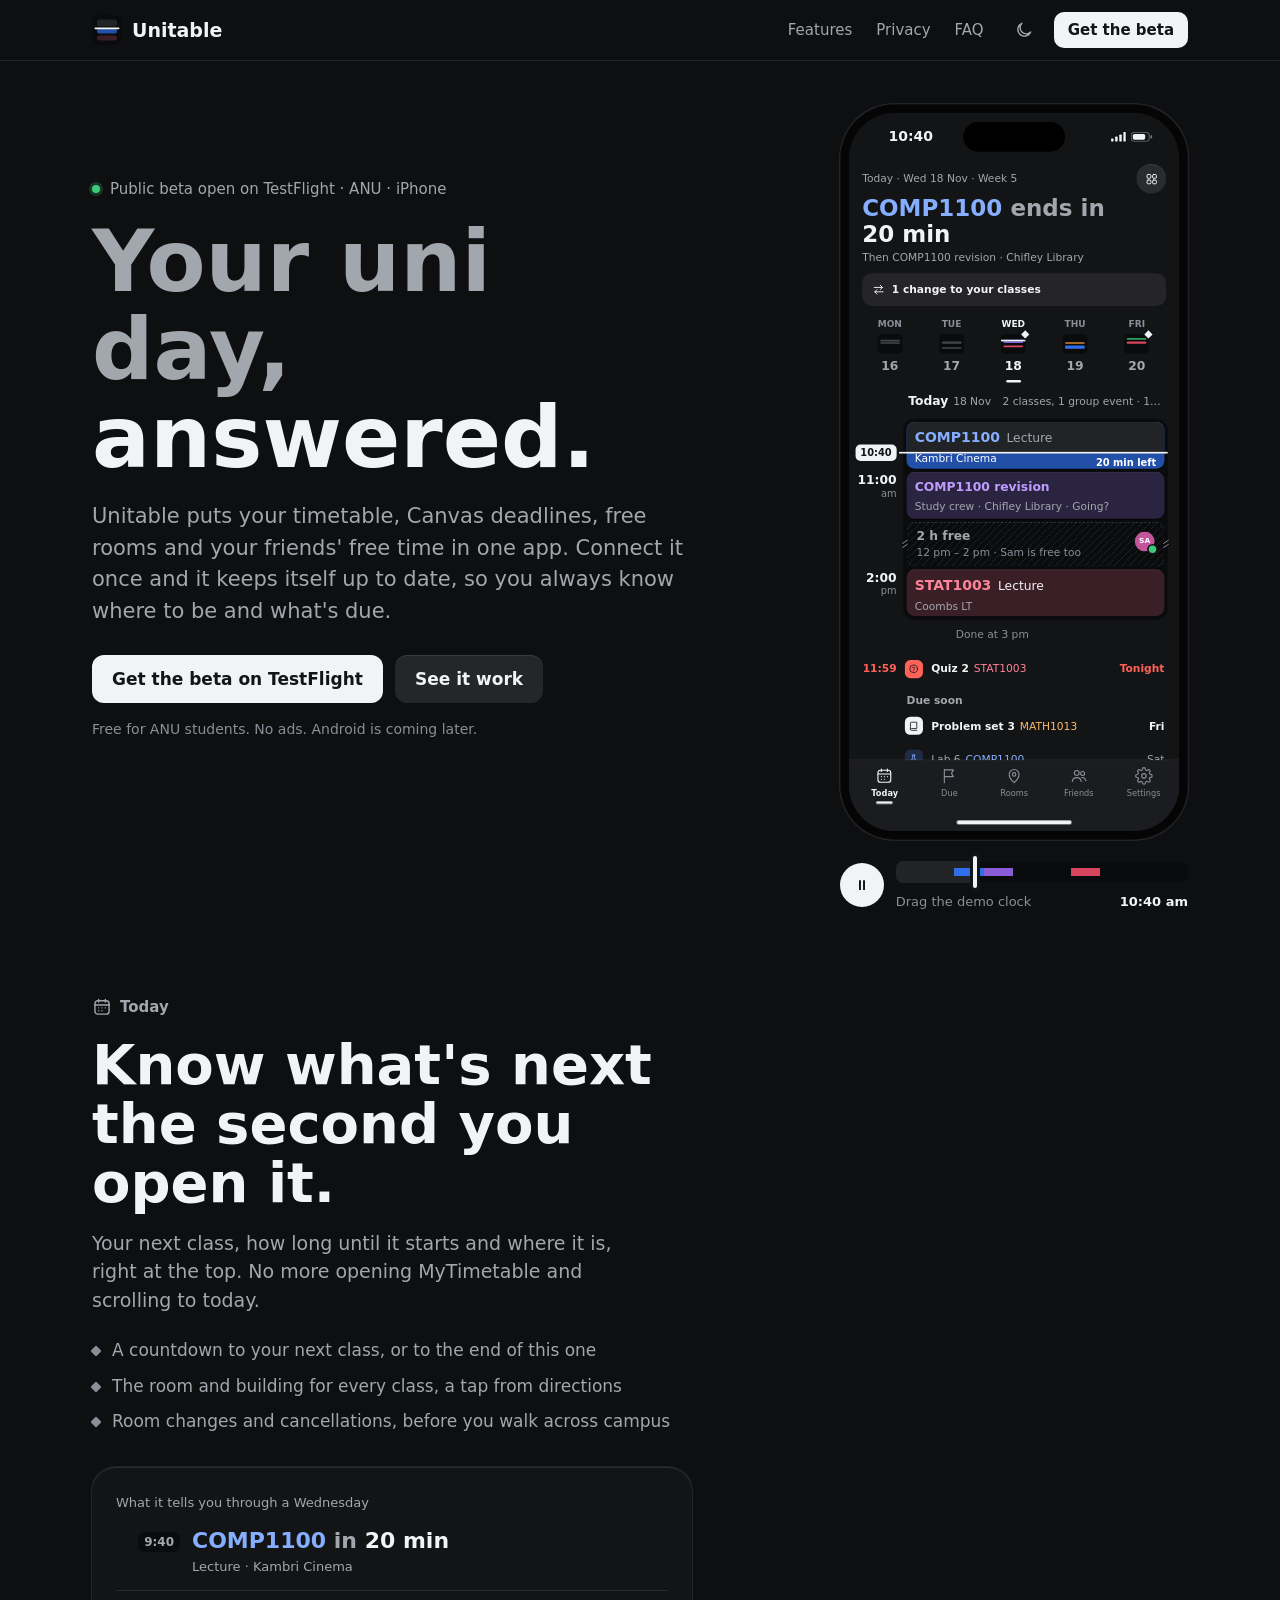
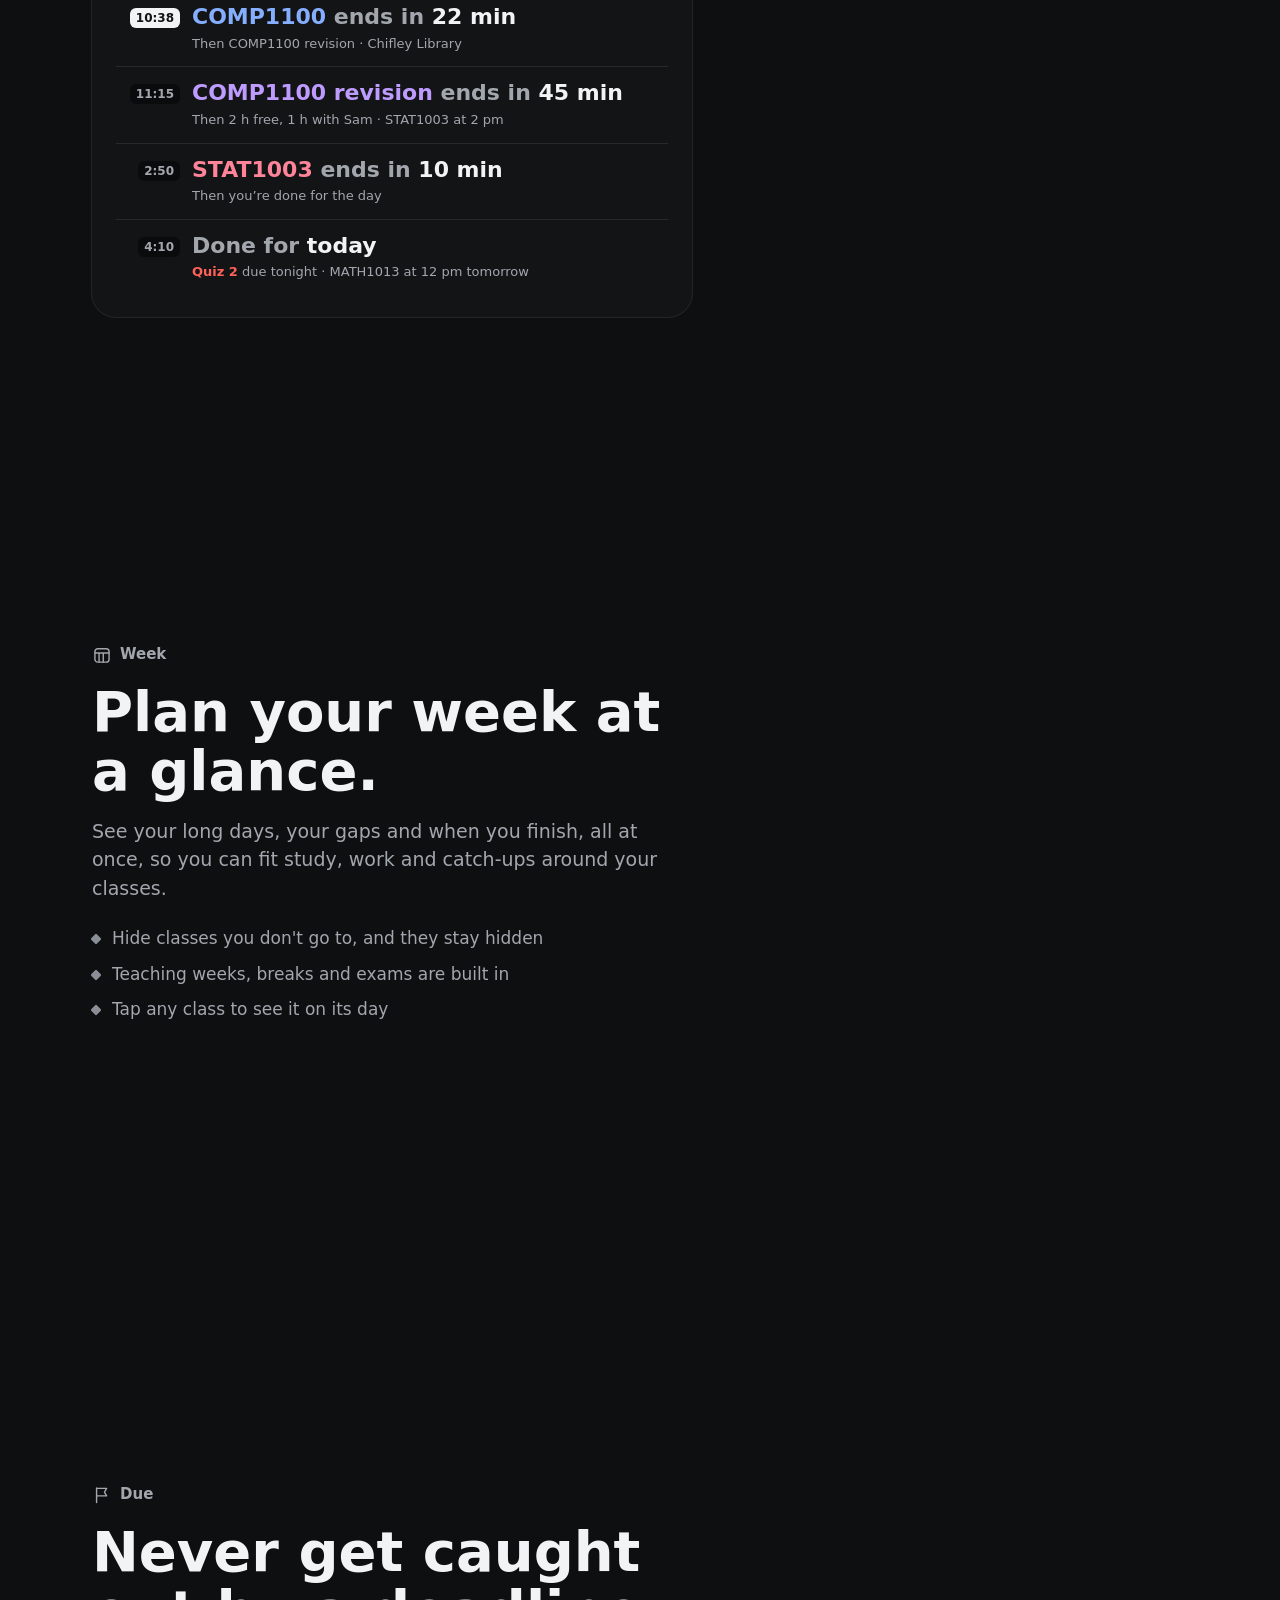
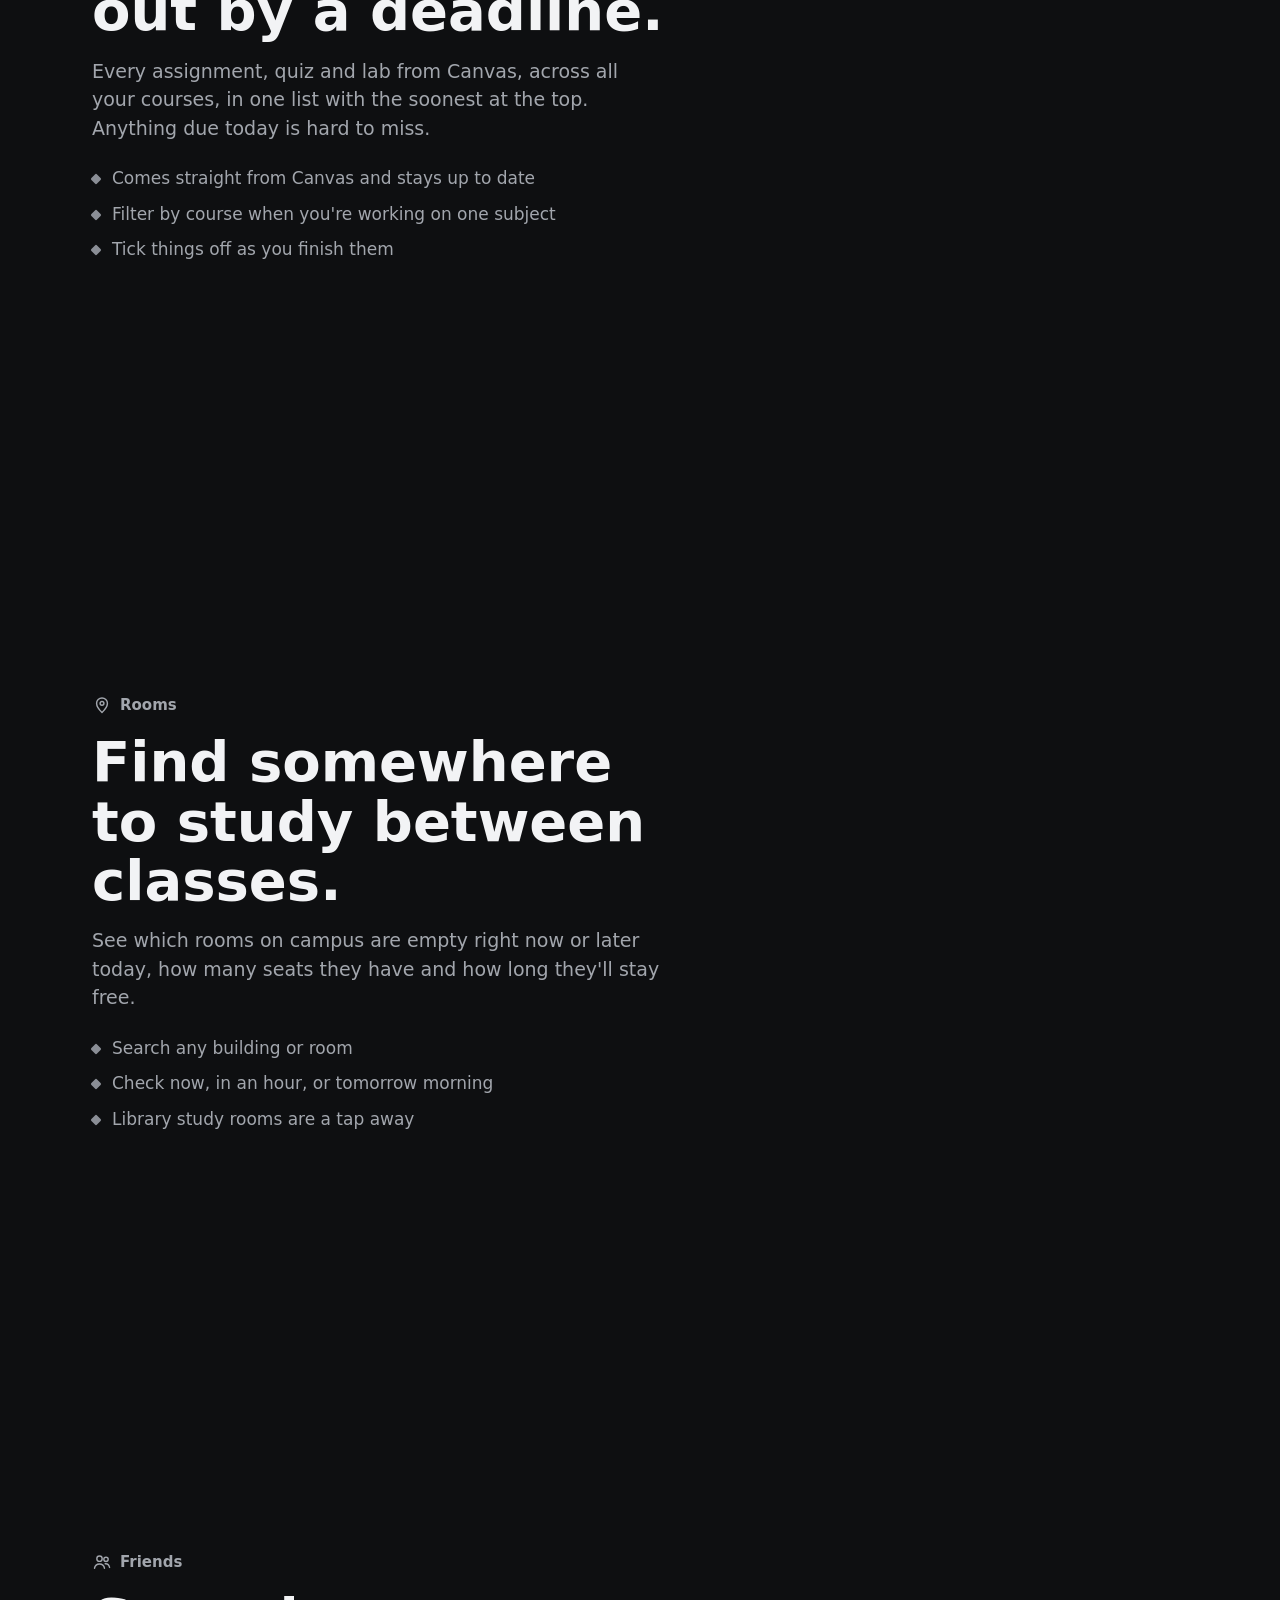
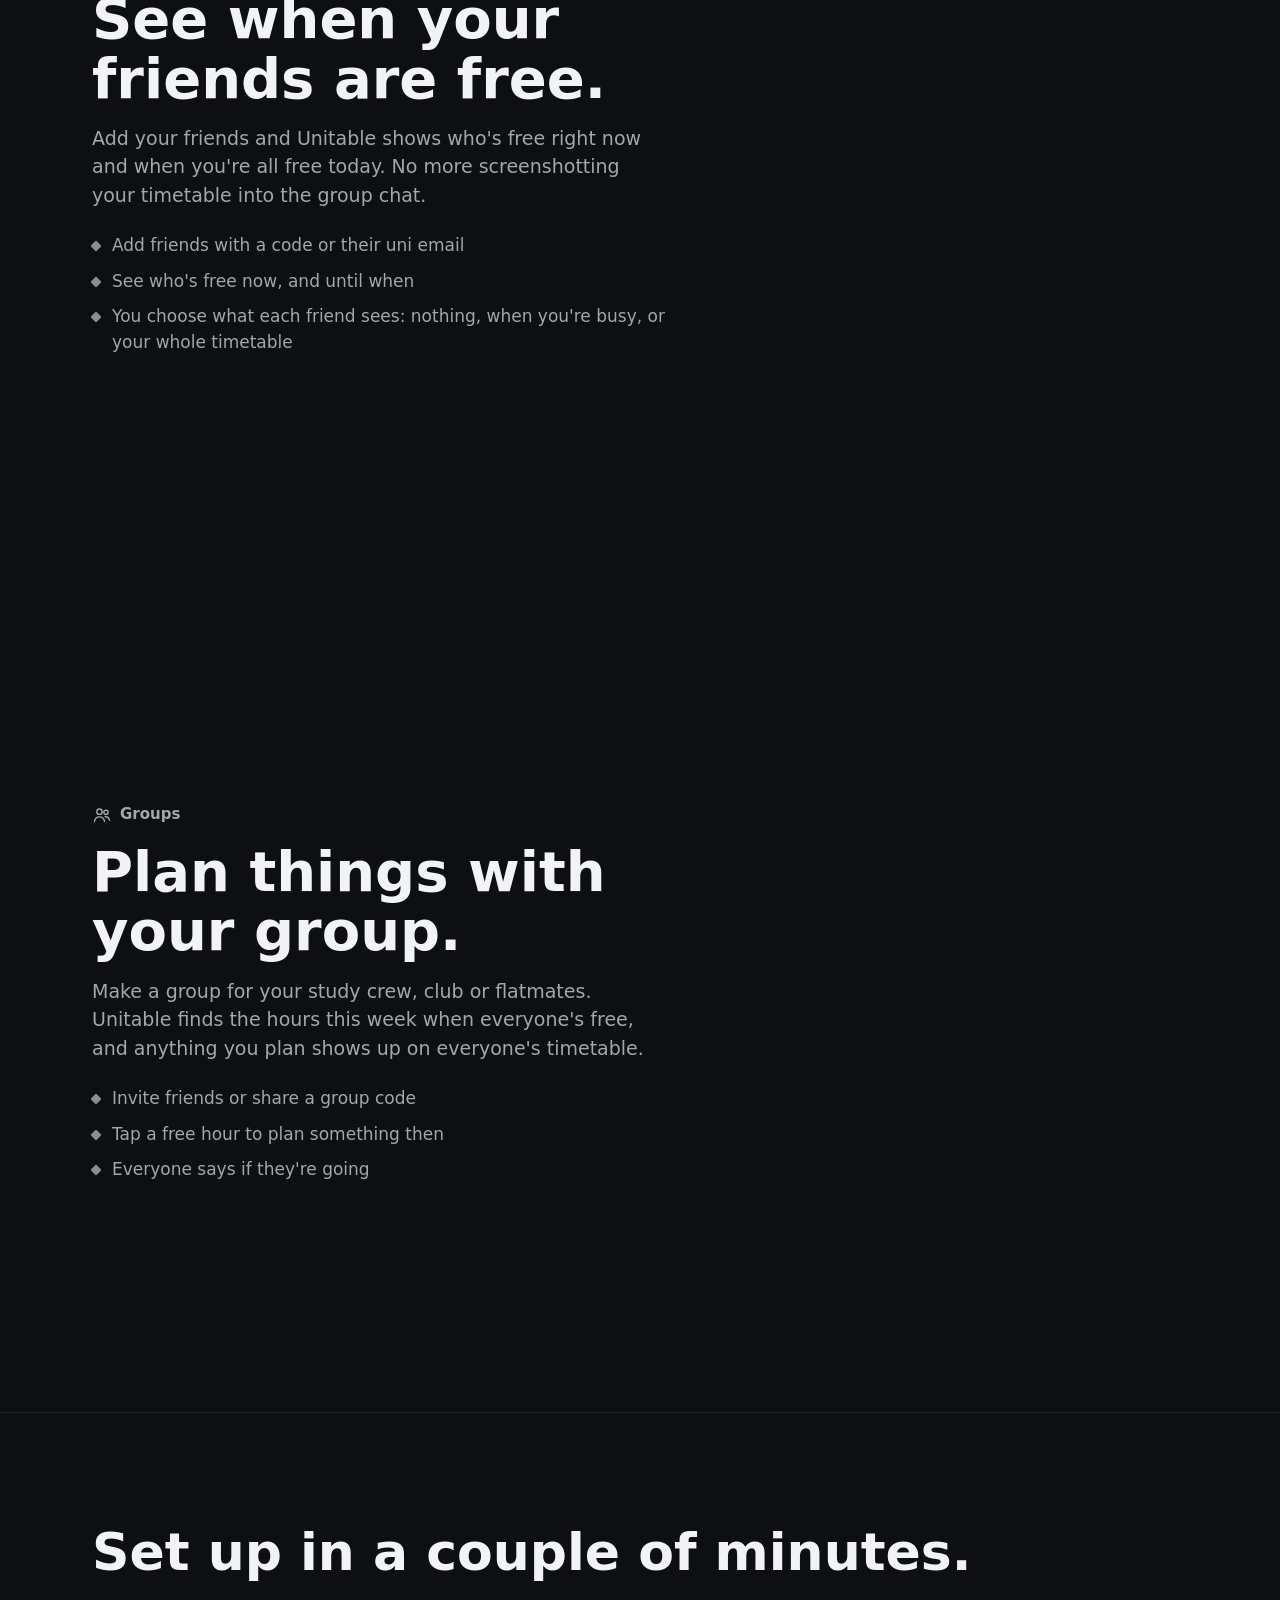
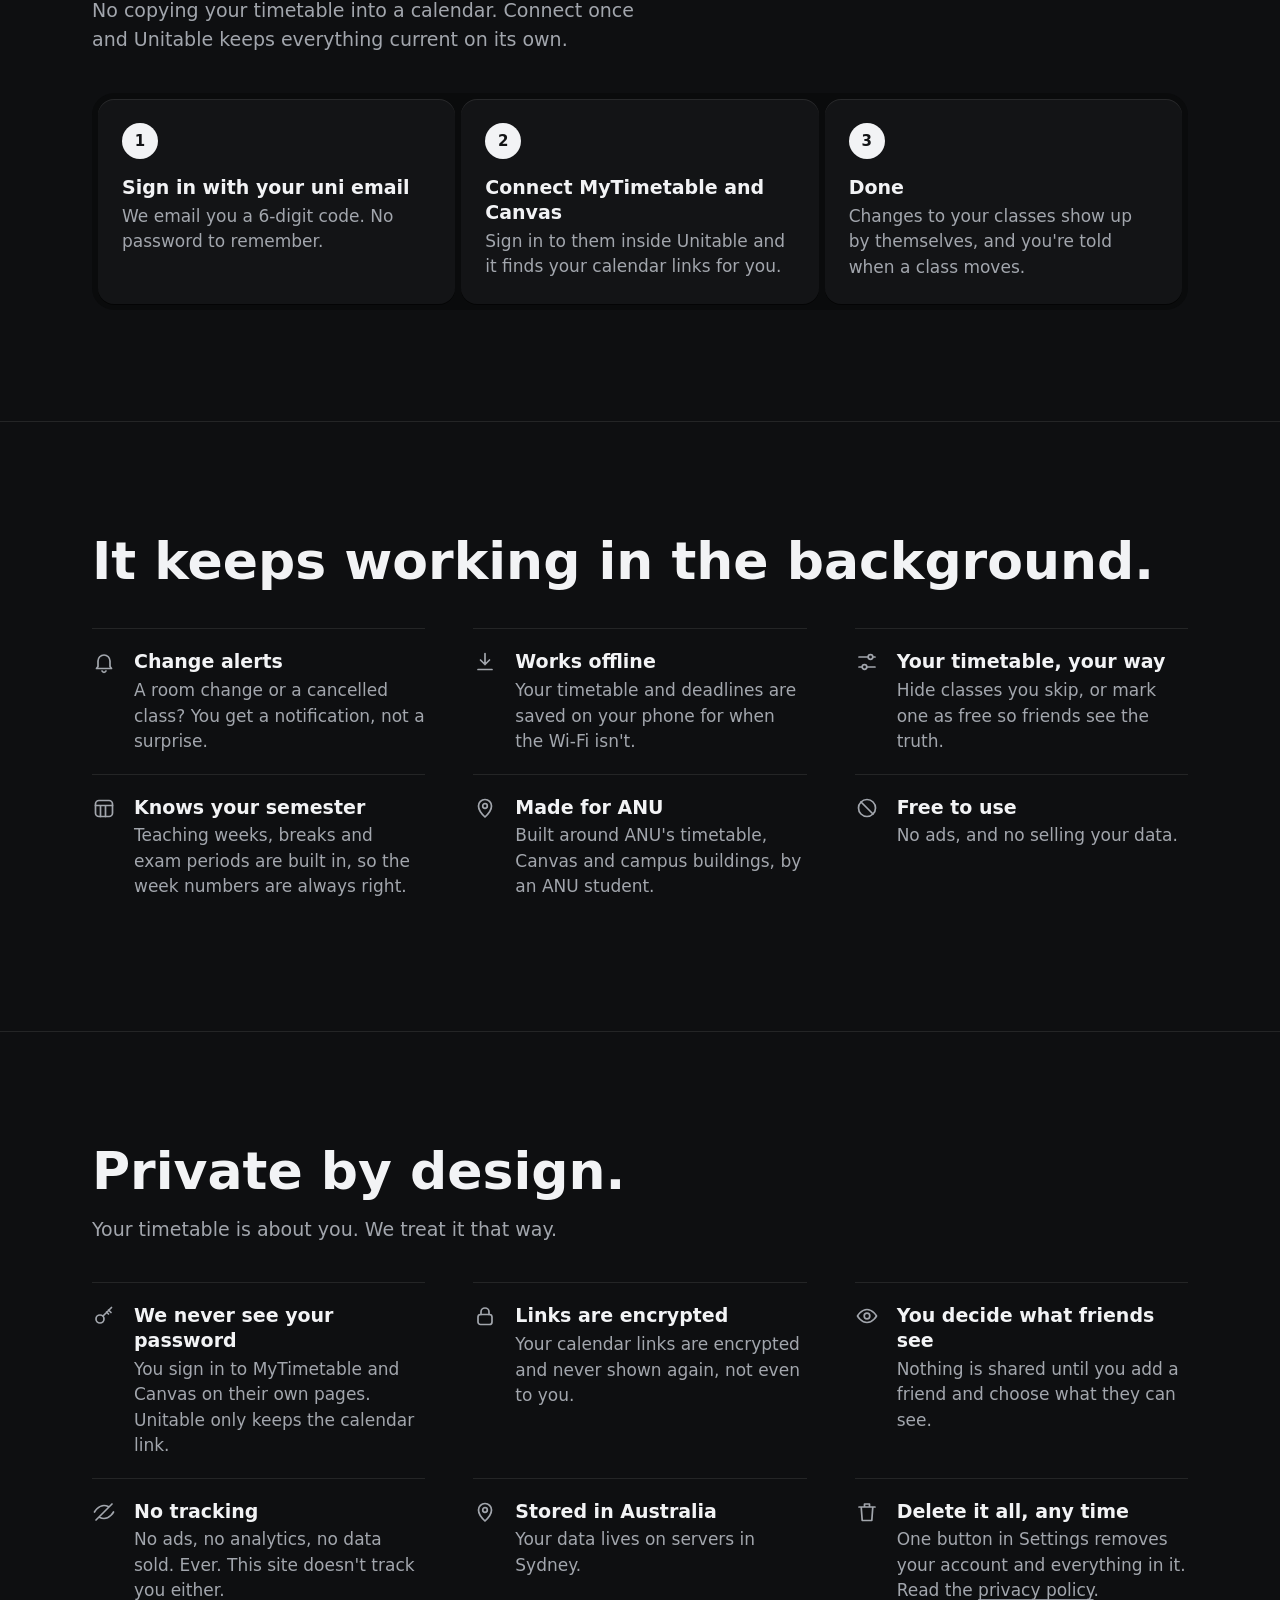
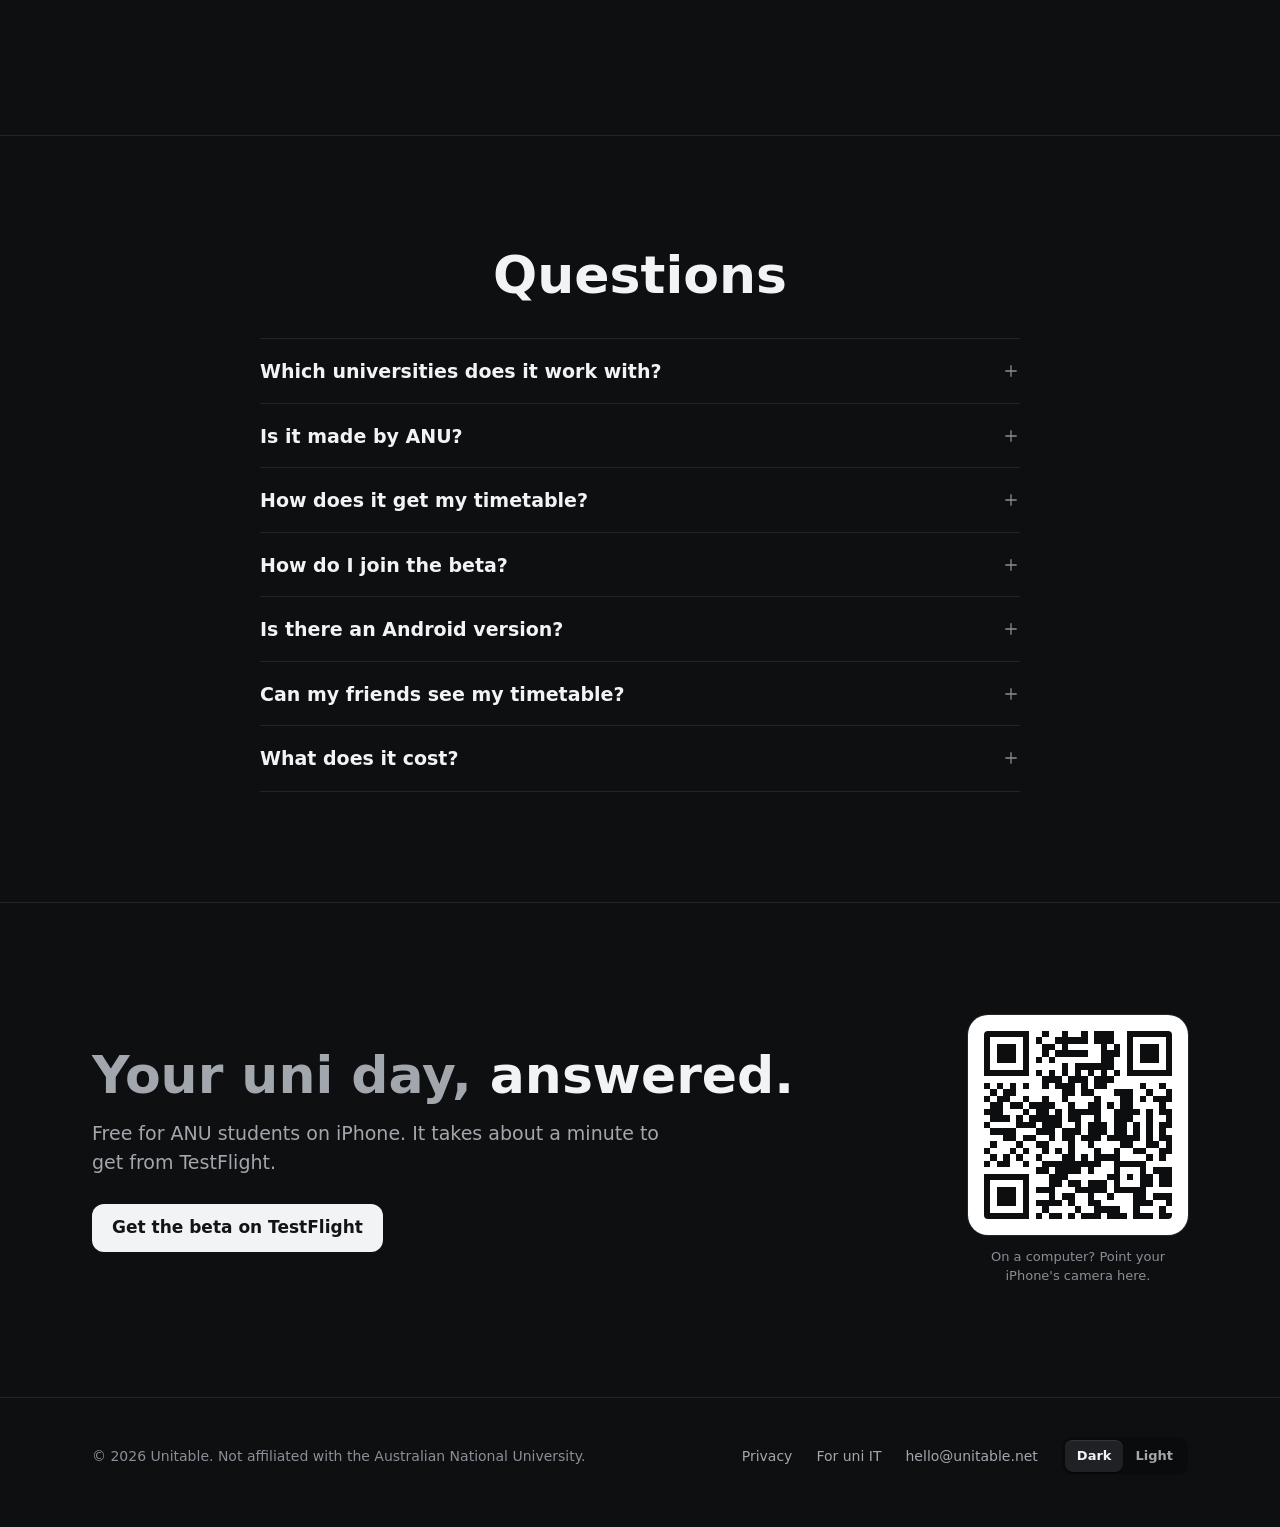
==== commit 014c9df5: "Site: friend groups in the demo, as the app shows them - Study crew's COMP1100 revision sits on Wedn" ====
--- a/index.html
+++ b/index.html
@@ -28,9 +28,9 @@
     if (t === 'light') { d.dataset.theme = 'light'; document.querySelector('meta[name=theme-color]').content = '#f8f9fa'; }
   })();
 </script>
-<link rel="stylesheet" href="/assets/site.css">
-<script src="/assets/theme.js" defer></script>
-<script src="/assets/home.js" defer></script>
+<link rel="stylesheet" href="/assets/site.css?v=9a4e84e8">
+<script src="/assets/theme.js?v=9a4e84e8" defer></script>
+<script src="/assets/home.js?v=9a4e84e8" defer></script>
 </head>
 <body>
 <svg width="0" height="0" style="position:absolute" aria-hidden="true">
@@ -219,9 +219,11 @@
             <div class="fr-key" aria-hidden="true"><span><i class="dots"><b style="background:var(--free)"></b><b style="background:#c2569a"></b><b style="background:#1e9aae"></b></i>Free</span><span><i class="pill"></i>Busy</span><span><i class="hatchk"></i>Everyone free</span></div>
             <h3 class="screen-h">Friends</h3>
             <div class="group" data-fr-list></div>
+            <h3 class="screen-h">Groups</h3>
+            <div class="group" data-groups-list></div>
             <h3 class="screen-h">What Sam sees</h3>
             <div class="seg" data-seen-seg role="radiogroup" aria-label="What Sam can see"></div>
-            <div class="seen" data-seen data-v="busy"></div>
+            <div class="group seen-list" data-seen data-v="busy" aria-live="polite"></div>
             <h3 class="screen-h">Who’s in your classes</h3>
             <div class="row-card switch-row"><span id="classmates-l">Show me to classmates</span><button type="button" class="switch" role="switch" aria-checked="true" aria-labelledby="classmates-l" data-classmates></button></div>
             <p class="fine-note" data-classmates-note>When on, other students who also turned this on can see you're in the same class. Everyone else only sees a count.</p>
@@ -229,7 +231,7 @@
         </div>
       </article>
 
-      <article class="chapter" id="groups" data-page="friends" aria-labelledby="groups-title">
+      <article class="chapter" id="groups" data-page="group" aria-labelledby="groups-title">
         <div class="kicker"><svg class="icon"><use href="#i-friends"/></svg>Groups</div>
         <h2 id="groups-title">Plan things with your group.</h2>
         <p class="sub">Make a group for your study crew, club or flatmates. Unitable finds the hours this week when everyone's free, and anything you plan shows up on everyone's timetable.</p>
@@ -238,21 +240,8 @@
           <li>Tap a free hour to plan something then</li>
           <li>Everyone says if they're going</li>
         </ul>
-        <div class="panel group-demo">
-          <div class="eyeline">Groups</div>
-          <div class="g-head">
-            <span class="stack" aria-hidden="true"><span class="av me">You</span><span class="av" style="--acc:#c2569a">SA</span><span class="av" style="--acc:#1e9aae">MI</span><span class="av" style="--acc:#b8891a">JO</span></span>
-            <div><div class="g-name">Study crew</div><div class="g-sub">4 people · Next: COMP1100 revision, Wed 11 am</div></div>
-          </div>
-          <h3 class="screen-h">When you're all free</h3>
-          <div class="g-free" aria-label="Times this week when everyone is free">
-            <span>Mon 5 – 7 pm</span><span>Wed 5 – 6 pm</span><span>Fri 3 – 6 pm</span>
-          </div>
-          <h3 class="screen-h">Events</h3>
-          <div class="group">
-            <div class="item"><div class="it"><div class="tt">COMP1100 revision</div><div class="ss">Wed 11 am – 12 pm · Chifley Library · <span data-going-count>3</span> going</div></div></div>
-            <div class="item rsvp-row"><div class="seg" role="radiogroup" aria-label="Are you going to COMP1100 revision?" data-rsvp></div></div>
-          </div>
+        <div class="demo" data-demo="group">
+          <div class="panel" data-group-page></div>
         </div>
       </article>
     </div>
@@ -293,6 +282,7 @@
               <div class="page" data-page="due" hidden></div>
               <div class="page" data-page="rooms" hidden></div>
               <div class="page" data-page="friends" hidden></div>
+              <div class="page" data-page="group" hidden></div>
             </div>
             <nav class="tabbar" aria-label="App tabs">
               <a href="#today" data-tab="today" aria-current="page"><svg class="icon"><use href="#i-today"/></svg>Today</a>
--- a/assets/site.css
+++ b/assets/site.css
@@ -859,3 +859,45 @@
 .rsvp-row .seg { width: 100%; }
 .group-demo .screen-h { font-size: 17px; margin: 20px 0 8px; }
 .chapter .group-demo { margin-top: 32px; }
+
+/* What Sam sees: your Wednesday as a friend sees it. */
+.seen-list { margin-top: 12px; }
+.seen-list.swap { animation: fade 0.18s ease-out; }
+.seen-t { width: 52px; flex: none; font-size: 15px; font-weight: 600; font-variant-numeric: tabular-nums; line-height: 1.2; }
+.seen-t small { display: block; font-size: 12px; font-weight: 400; color: var(--ink3); }
+.seen-list .tt b { color: var(--cink); font-weight: 700; }
+.seen-list[data-v="busy"] .tt { color: var(--ink2); }
+
+/* ---------- Groups (friends/groups_screen.dart) ---------- */
+.hd .code.gname { font-size: 15px; font-weight: 700; white-space: nowrap; overflow: hidden; text-overflow: ellipsis; min-width: 0; }
+.wslab .gt { display: block; font-size: 11px; font-weight: 600; line-height: 1.2; color: var(--cink); white-space: normal; }
+.wslab.live .wt.a .gt { color: #fff; }
+.wslab.past .gt { color: var(--spent-ink); }
+.faces { display: inline-flex; flex: none; }
+.faces .av { box-shadow: 0 0 0 2px var(--ring, var(--sheet)); }
+.faces .av + .av { margin-left: calc(var(--s) * -0.4); }
+[data-group-page] > .faces { margin-top: 10px; --ring: var(--ground); }
+[data-group-page] > .faces .av { box-shadow: 0 0 0 2px var(--ground); }
+[data-group-page] > .answer { margin-top: 10px; }
+.item.press { width: 100%; text-align: left; font: inherit; color: inherit; background: none; cursor: pointer; transition: background-color 0.15s; }
+.item.press:active { background: var(--ghost); }
+.item.press[disabled] { cursor: default; }
+.item .it .tt, .item .it .ss { display: block; }
+.item > .icon { font-size: 18px; color: var(--ink2); flex: none; }
+.back-chip { display: inline-flex; align-items: center; gap: 4px; min-height: 32px; padding: 0 12px 0 8px; margin-bottom: 4px; border-radius: 10px; background: var(--ghost); font-size: 13px; font-weight: 600; }
+.back-chip .icon { font-size: 14px; transform: rotate(180deg); }
+.chapter .back-chip { display: none; }
+.reply-mark { display: grid; place-items: center; flex: none; width: 28px; height: 28px; border-radius: 50%; background: var(--fill); color: var(--cink); font-size: 14px; font-weight: 700; }
+.reply-mark .icon { font-size: 14px; stroke-width: 2.2; }
+.reply-mark.no { background: var(--track); color: var(--ink3); }
+.reply-mark.no .icon { transform: rotate(45deg); }
+.free-bar { flex: none; width: 6px; height: 30px; border-radius: 3px; background: var(--acc); opacity: 0.7; }
+.event-row { align-items: flex-start; }
+.event-row .acts { display: flex; gap: 6px; margin-top: 8px; }
+.event-row .ghost, .dt .acts .ghost[data-reply] { min-height: 30px; }
+.event-row .ghost[aria-pressed="true"] { background: var(--ink); color: var(--ground); }
+.dt .acts .ghost[aria-pressed="true"] .icon { font-size: 13px; }
+[data-group-page] > .back-chip { display: flex; width: max-content; margin-bottom: 10px; }
+[data-group-page] > .faces { display: flex; }
+.chapter [data-group-page] > .back-chip { display: none; }
+.faces .av:nth-child(1) { z-index: 3; } .faces .av:nth-child(2) { z-index: 2; } .faces .av:nth-child(3) { z-index: 1; }
